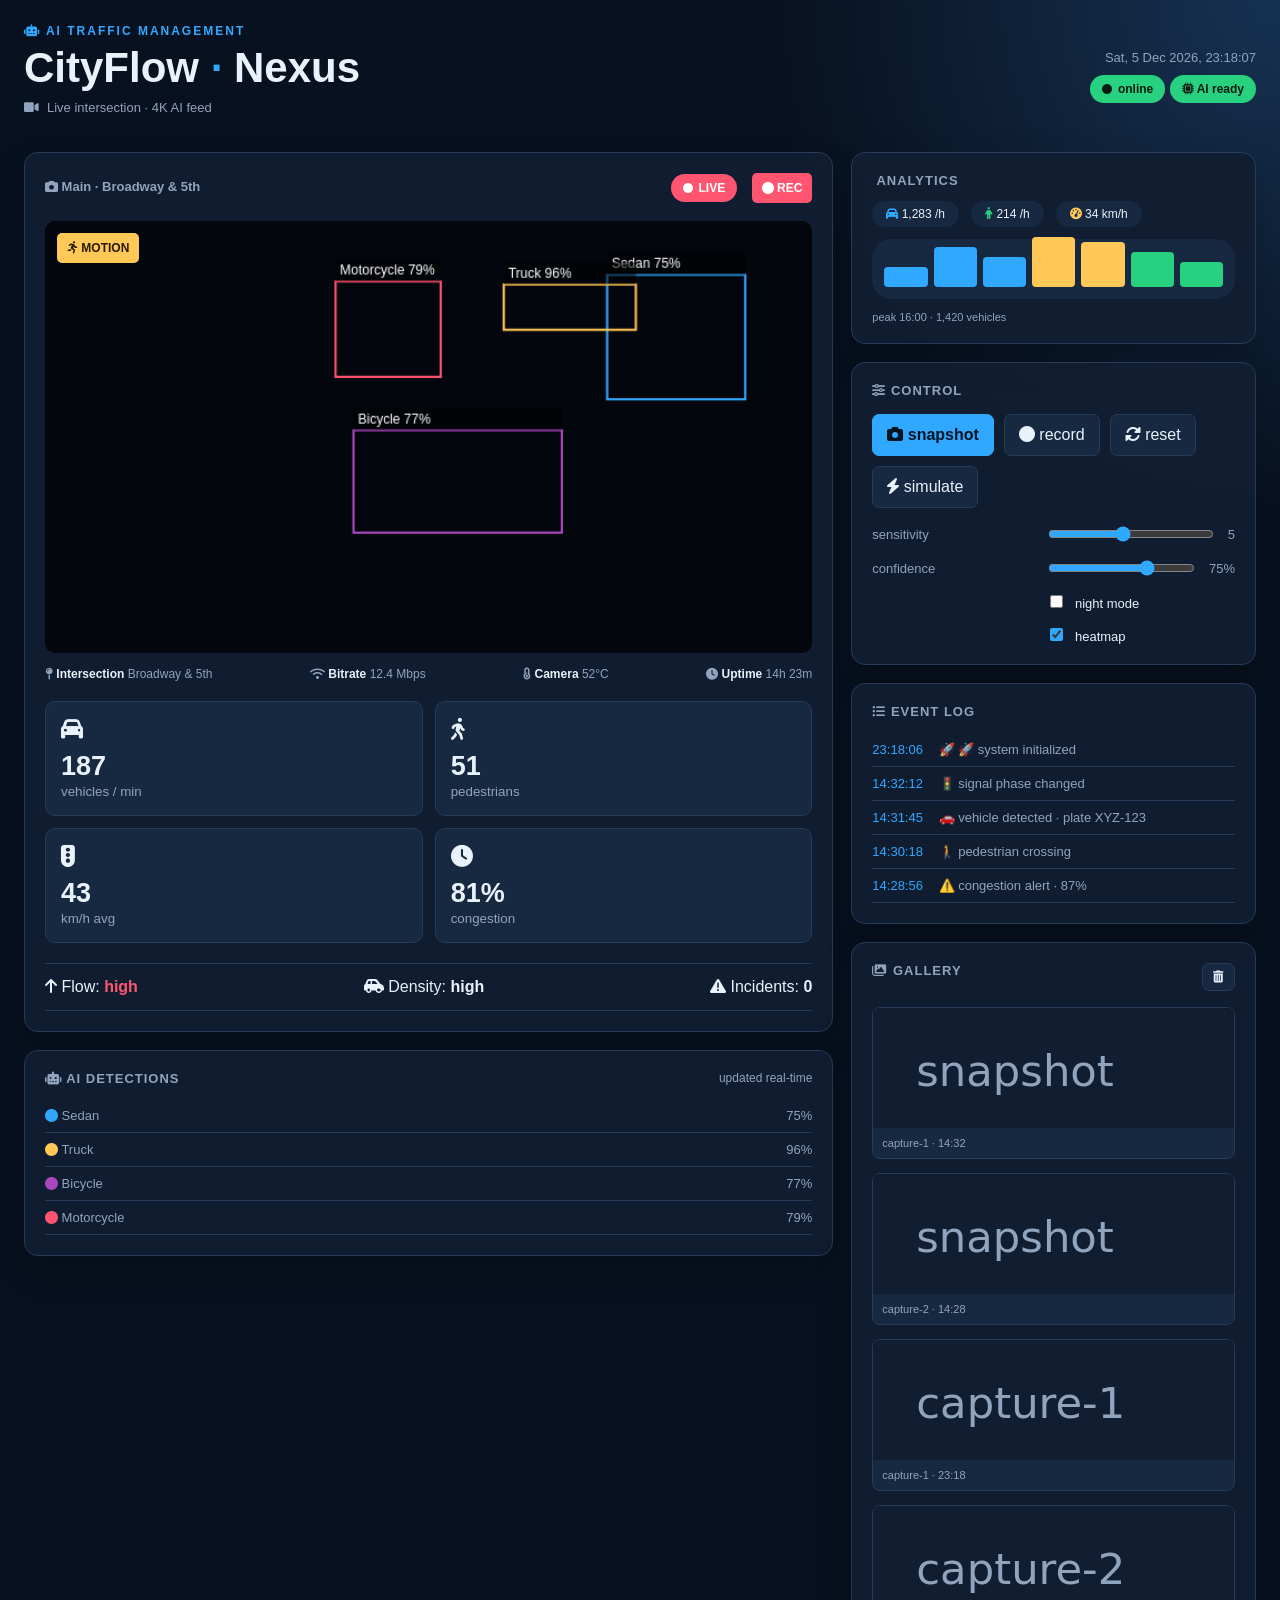
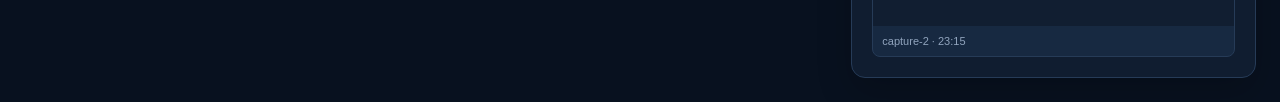
==== index.html @ 5a6d4cd9 "Update index.html" ====
<!DOCTYPE html>
<html lang="en">
<head>
  <meta charset="UTF-8" />
  <meta name="viewport" content="width=device-width, initial-scale=1.0"/>
  <title>AI Traffic · Smart City</title>
  <!-- Font Awesome for icons -->
  <link rel="stylesheet" href="https://cdnjs.cloudflare.com/ajax/libs/font-awesome/6.0.0-beta3/css/all.min.css" />
  <!-- main stylesheet -->
  <link rel="stylesheet" href="style.css" />
</head>
<body>
<div class="app" id="app">
  <!-- HEADER -->
  <header class="header">
  <div>
      <p class="eyebrow"><i class="fas fa-robot"></i> AI TRAFFIC MANAGEMENT</p>
      <h1>CityFlow <span style="color:var(--blue);">·</span> Nexus</h1>
      <p class="subtitle"><i class="fas fa-video" style="margin-right:8px;"></i>Live intersection · 4K AI feed</p>
    </div>
    <div class="header-right">
      <div class="datetime" id="liveDateTime">Loading …</div>
      <span class="status online" id="globalStatus"><i class="fas fa-circle" style="font-size:10px;margin-right:6px;"></i>online</span>
      <span class="ai-status ready" id="aiStatus"><i class="fas fa-microchip"></i> AI ready</span>
    </div>
  </header>

  <!-- DASHBOARD GRID -->
  <div class="dashboard">
    <!-- LEFT COLUMN: CAMERA + METRICS -->
    <section>
      <div class="camera-card">
        <div style="display:flex;justify-content:space-between;align-items:center;">
          <div>
            <h2 id="cameraName"><i class="fas fa-camera"></i> Main · Broadway & 5th</h2>
          </div>
          <div>
            <span class="live-dot"><i class="fas fa-circle" style="font-size:10px;margin-right:6px;"></i>LIVE</span>
            <span class="recording-badge" id="recBadge" style="display:inline-block;position:static;margin-left:10px;animation:blink 1s infinite;"><i class="fas fa-circle"></i> REC</span>
          </div>
        </div>
        <div class="video-wrapper" id="videoWrapper">
          <video id="cctvFeed" autoplay muted playsinline></video>
          <canvas id="overlayCanvas"></canvas>
          <div class="loading" id="loadingOverlay"><i class="fas fa-spinner fa-pulse fa-2x"></i> <span style="margin-left:12px;">acquiring stream …</span></div>
          <div class="motion-indicator" id="motionIndicator"><i class="fas fa-running"></i> MOTION</div>
        </div>

        <!-- camera info row -->
        <div class="camera-info">
          <span><i class="fas fa-map-pin"></i> <strong>Intersection</strong> Broadway & 5th</span>
          <span><i class="fas fa-wifi"></i> <strong>Bitrate</strong> 12.4 Mbps</span>
          <span><i class="fas fa-thermometer-half"></i> <strong>Camera</strong> 52°C</span>
          <span><i class="fas fa-clock"></i> <strong>Uptime</strong> 14h 23m</span>
        </div>

        <!-- METRICS GRID -->
        <div class="metric-grid">
          <div class="metric"><span class="metric-icon"><i class="fas fa-car"></i></span><strong id="vehicleCount">247</strong><small>vehicles / min</small></div>
          <div class="metric"><span class="metric-icon"><i class="fas fa-person-walking"></i></span><strong id="pedestrianCount">38</strong><small>pedestrians</small></div>
          <div class="metric"><span class="metric-icon"><i class="fas fa-traffic-light"></i></span><strong id="avgSpeed">42</strong><small>km/h avg</small></div>
          <div class="metric"><span class="metric-icon"><i class="fas fa-clock"></i></span><strong id="congestionLevel">72%</strong><small>congestion</small></div>
        </div>

        <!-- traffic summary -->
        <div class="traffic-summary">
          <span><i class="fas fa-arrow-up"></i> Flow: <strong class="medium" id="flowLabel">moderate</strong></span>
          <span><i class="fas fa-car-side"></i> Density: <strong id="densityLabel">high</strong></span>
          <span><i class="fas fa-exclamation-triangle"></i> Incidents: <strong id="incidentCount">0</strong></span>
        </div>
      </div>

      <!-- detection list -->
      <div class="panel" style="margin-top:18px;">
        <div style="display:flex;justify-content:space-between;">
          <h3><i class="fas fa-robot"></i> AI DETECTIONS</h3>
          <span style="color:var(--muted);font-size:12px;">updated real-time</span>
        </div>
        <ul id="scanResults" class="detection-list">
          <li><span><i class="fas fa-car" style="color:var(--blue);"></i> Sedan · silver</span><span>95%</span></li>
          <li><span><i class="fas fa-truck" style="color:var(--yellow);"></i> Delivery van</span><span>87%</span></li>
          <li><span><i class="fas fa-person-walking" style="color:var(--green);"></i> Pedestrian</span><span>99%</span></li>
          <li><span><i class="fas fa-motorcycle" style="color:var(--red);"></i> Motorcycle</span><span>78%</span></li>
        </ul>
        <div class="empty" id="emptyDetection" style="display:none;">no objects detected</div>
      </div>
    </section>

    <!-- RIGHT COLUMN: ANALYTICS + CONTROLS + GALLERY -->
    <aside>
      <div class="analytics-card">
        <h3><i class="fas fa-chart-simple"></i> ANALYTICS</h3>
        <div style="display:flex;gap:12px;flex-wrap:wrap;margin:12px 0;">
          <span style="background:var(--panel-light);padding:6px 14px;border-radius:30px;font-size:12px;"><i class="fas fa-car" style="color:var(--blue);"></i> 1,283 /h</span>
          <span style="background:var(--panel-light);padding:6px 14px;border-radius:30px;font-size:12px;"><i class="fas fa-person" style="color:var(--green);"></i> 214 /h</span>
          <span style="background:var(--panel-light);padding:6px 14px;border-radius:30px;font-size:12px;"><i class="fas fa-tachometer-alt" style="color:var(--yellow);"></i> 34 km/h</span>
        </div>
        <!-- dummy mini chart representation (graphic) -->
        <div style="background:var(--panel-light);border-radius:20px;padding:12px;margin:12px 0;display:flex;align-items:flex-end;height:60px;gap:6px;">
          <div style="flex:1;height:20px;background:var(--blue);border-radius:4px;"></div>
          <div style="flex:1;height:40px;background:var(--blue);border-radius:4px;"></div>
          <div style="flex:1;height:30px;background:var(--blue);border-radius:4px;"></div>
          <div style="flex:1;height:50px;background:var(--yellow);border-radius:4px;"></div>
          <div style="flex:1;height:45px;background:var(--yellow);border-radius:4px;"></div>
          <div style="flex:1;height:35px;background:var(--green);border-radius:4px;"></div>
          <div style="flex:1;height:25px;background:var(--green);border-radius:4px;"></div>
        </div>
        <div style="color:var(--muted);font-size:11px;">peak 16:00 · 1,420 vehicles</div>
      </div>

      <!-- control panel -->
      <div class="panel">
        <h3><i class="fas fa-sliders-h"></i> CONTROL</h3>
        <div class="button-grid">
          <button class="primary" id="snapshotBtn"><i class="fas fa-camera"></i> snapshot</button>
          <button id="toggleRecBtn"><i class="fas fa-circle"></i> record</button>
          <button id="resetBtn"><i class="fas fa-sync-alt"></i> reset</button>
          <button id="simulateBtn"><i class="fas fa-bolt"></i> simulate</button>
        </div>
        <div class="settings-grid">
          <label for="sensitivity">sensitivity</label>
          <div class="range-control">
            <input type="range" id="sensitivity" min="1" max="10" value="5">
            <span id="sensVal">5</span>
          </div>
          <label for="detectionThreshold">confidence</label>
          <div class="range-control">
            <input type="range" id="detectionThreshold" min="30" max="95" value="75">
            <span id="thrVal">75%</span>
          </div>
          <label class="checkbox"><input type="checkbox" id="nightMode"> night mode</label>
          <label class="checkbox"><input type="checkbox" id="heatmapToggle" checked> heatmap</label>
        </div>
      </div>

      <!-- EVENT LOG -->
      <div class="panel">
        <h3><i class="fas fa-list-ul"></i> EVENT LOG</h3>
        <ul class="event-log" id="eventLog">
          <li><time>14:32:12</time> 🚦 signal phase changed</li>
          <li><time>14:31:45</time> 🚗 vehicle detected · plate XYZ-123</li>
          <li><time>14:30:18</time> 🚶 pedestrian crossing</li>
          <li><time>14:28:56</time> ⚠️ congestion alert · 87%</li>
        </ul>
      </div>

      <!-- GALLERY -->
      <div class="panel" style="margin-top:18px;">
        <div style="display:flex;justify-content:space-between;">
          <h3><i class="fas fa-images"></i> GALLERY</h3>
          <button class="small-button" id="clearGalleryBtn"><i class="fas fa-trash-alt"></i></button>
        </div>
        <div class="gallery-grid" id="galleryGrid">
          <!-- dynamically filled -->
          <div class="file-card"><img src="data:image/svg+xml,%3Csvg xmlns='http://www.w3.org/2000/svg' width='100' height='100'%3E%3Crect fill='%23111e31' width='100' height='100'/%3E%3Ctext x='12' y='55' fill='%2391a4bd' font-size='12' font-family='sans'%3Esnapshot%3C/text%3E%3C/svg%3E" alt="placeholder"><p>capture-1 · 14:32</p></div>
          <div class="file-card"><img src="data:image/svg+xml,%3Csvg xmlns='http://www.w3.org/2000/svg' width='100' height='100'%3E%3Crect fill='%23111e31' width='100' height='100'/%3E%3Ctext x='12' y='55' fill='%2391a4bd' font-size='12' font-family='sans'%3Esnapshot%3C/text%3E%3C/svg%3E" alt="placeholder"><p>capture-2 · 14:28</p></div>
        </div>
      </div>
    </aside>
  </div>
</div>

<!-- JavaScript modules -->
<script src="camera.js"></script>
<script src="ai-engine.js"></script>
<script src="ui-controller.js"></script>
<script src="data-manager.js"></script>
<script src="app.js"></script>
</body>
</html>
---- style.css ----
/* style.css – master styles (copied from root with enhancements) */
:root {
  --bg: #08111f;
  --panel: #111e31;
  --panel-light: #172941;
  --border: #263b57;
  --text: #e9f1fb;
  --muted: #91a4bd;
  --blue: #31a8ff;
  --green: #27d17f;
  --red: #ff5571;
  --yellow: #ffc857;
}

* { box-sizing: border-box; }

body {
  margin: 0;
  padding: 24px;
  color: var(--text);
  background: radial-gradient(circle at top right, #163252 0, transparent 32rem), var(--bg);
  font-family: Inter, Arial, sans-serif;
  min-height: 100vh;
}

.app {
  width: min(1400px, 100%);
  margin: auto;
}

.header, .section-heading, .camera-info, .traffic-summary {
  display: flex;
  align-items: center;
  justify-content: space-between;
  gap: 16px;
}

.header { margin-bottom: 24px; }

.eyebrow {
  color: var(--blue);
  font-size: 12px;
  font-weight: bold;
  letter-spacing: 2px;
  margin: 0 0 6px;
}

h1, h2, h3, p { margin-top: 0; }
h1 { margin-bottom: 8px; font-size: clamp(26px, 4vw, 42px); }
h2 { margin-bottom: 4px; font-size: 19px; }
h3 { color: var(--muted); font-size: 13px; text-transform: uppercase; letter-spacing: 1px; }

.subtitle, .section-heading span, #cameraName { color: var(--muted); font-size: 13px; }
.header-right { text-align: right; }
.datetime { color: var(--muted); font-size: 13px; margin-bottom: 10px; }

.status, .ai-status, .live-dot {
  display: inline-block;
  border-radius: 20px;
  padding: 7px 12px;
  font-size: 12px;
  font-weight: bold;
}
.status.online, .ai-status.ready { color: #061b12; background: var(--green); }
.status.offline, .ai-status { color: #ffdbe1; background: #672639; }
.live-dot { color: white; background: var(--red); }

.dashboard {
  display: grid;
  grid-template-columns: minmax(0, 2fr) minmax(300px, 1fr);
  gap: 18px;
}

.camera-card, .analytics-card, .panel {
  border: 1px solid var(--border);
  border-radius: 14px;
  background: rgba(17, 30, 49, .94);
  box-shadow: 0 15px 35px rgba(0,0,0,.18);
  padding: 20px;
}

.video-wrapper {
  position: relative;
  min-height: 300px;
  margin-top: 18px;
  overflow: hidden;
  border-radius: 10px;
  background: #03070d;
  aspect-ratio: 16 / 9;
}

video, #overlayCanvas {
  position: absolute;
  inset: 0;
  width: 100%;
  height: 100%;
  object-fit: cover;
}
#overlayCanvas { pointer-events: none; }

.loading {
  position: absolute;
  inset: 0;
  display: grid;
  place-items: center;
  color: var(--muted);
  background: rgba(3,7,13,.7);
}

.motion-indicator, .recording-badge {
  position: absolute;
  display: none;
  padding: 8px 10px;
  border-radius: 5px;
  font-size: 12px;
  font-weight: bold;
}
.motion-indicator { left: 12px; top: 12px; color: #271a00; background: var(--yellow); }
.recording-badge { top: 12px; right: 12px; color: white; background: var(--red); animation: blink 1s infinite; display: inline-block; }

@keyframes blink { 50% { opacity: .35; } }

.camera-info { flex-wrap: wrap; margin-top: 14px; color: var(--muted); font-size: 12px; }
.camera-info strong { color: var(--text); }

.metric-grid {
  display: grid;
  grid-template-columns: 1fr 1fr;
  gap: 12px;
  margin: 20px 0;
}
.metric {
  padding: 15px;
  border: 1px solid var(--border);
  border-radius: 10px;
  background: var(--panel-light);
}
.metric-icon { display: block; font-size: 22px; margin-bottom: 8px; }
.metric strong { display: block; font-size: 27px; }
.metric small { color: var(--muted); }

.traffic-summary {
  padding: 14px 0;
  border-top: 1px solid var(--border);
  border-bottom: 1px solid var(--border);
}
.traffic-summary strong.low { color: var(--green); }
.traffic-summary strong.medium { color: var(--yellow); }
.traffic-summary strong.high { color: var(--red); }

.detection-list { margin-top: 20px; }
#scanResults, .event-log { padding: 0; margin: 0; list-style: none; }
#scanResults li {
  display: flex;
  justify-content: space-between;
  padding: 9px 0;
  border-bottom: 1px solid var(--border);
  color: var(--muted);
  font-size: 13px;
}
.empty { color: var(--muted); font-size: 13px; padding: 10px 0; }

.panel { margin-top: 18px; }

.button-grid {
  display: flex;
  flex-wrap: wrap;
  gap: 10px;
  margin-top: 16px;
}
button, select, input { font: inherit; }
button, select {
  border: 1px solid var(--border);
  border-radius: 7px;
  padding: 11px 14px;
  color: var(--text);
  background: var(--panel-light);
  cursor: pointer;
}
button:hover:not(:disabled) { border-color: var(--blue); transform: translateY(-1px); }
button:disabled { cursor: not-allowed; opacity: .4; }
button.primary {
  color: #001421;
  border-color: var(--blue);
  background: var(--blue);
  font-weight: bold;
}
.small-button { padding: 6px 10px; font-size: 12px; }

.settings-grid {
  display: grid;
  grid-template-columns: 160px minmax(180px, 1fr);
  align-items: center;
  gap: 14px;
  margin-top: 16px;
  color: var(--muted);
  font-size: 13px;
}
.range-control { display: flex; align-items: center; gap: 12px; }
input[type="range"] { width: min(320px, 100%); accent-color: var(--blue); }
.checkbox { grid-column: 2; color: var(--text); }
.checkbox input { accent-color: var(--blue); margin-right: 8px; }

.event-log { max-height: 180px; overflow-y: auto; margin-top: 14px; }
.event-log li { padding: 9px 0; border-bottom: 1px solid var(--border); color: var(--muted); font-size: 13px; }
.event-log time { color: var(--blue); margin-right: 12px; }

.gallery-grid {
  display: grid;
  grid-template-columns: repeat(auto-fill, minmax(180px, 1fr));
  gap: 14px;
  margin-top: 16px;
}
.file-card {
  overflow: hidden;
  border: 1px solid var(--border);
  border-radius: 8px;
  background: var(--panel-light);
}
.file-card img, .file-card video {
  display: block;
  width: 100%;
  height: 120px;
  object-fit: cover;
  background: #03070d;
}
.file-card p { margin: 0; padding: 9px; color: var(--muted); font-size: 11px; }

@media (max-width: 850px) {
  body { padding: 14px; }
  .dashboard { grid-template-columns: 1fr; }
  .header { align-items: flex-start; flex-direction: column; }
  .header-right { text-align: left; }
}
@media (max-width: 500px) {
  .settings-grid { grid-template-columns: 1fr; }
  .checkbox { grid-column: 1; }
}
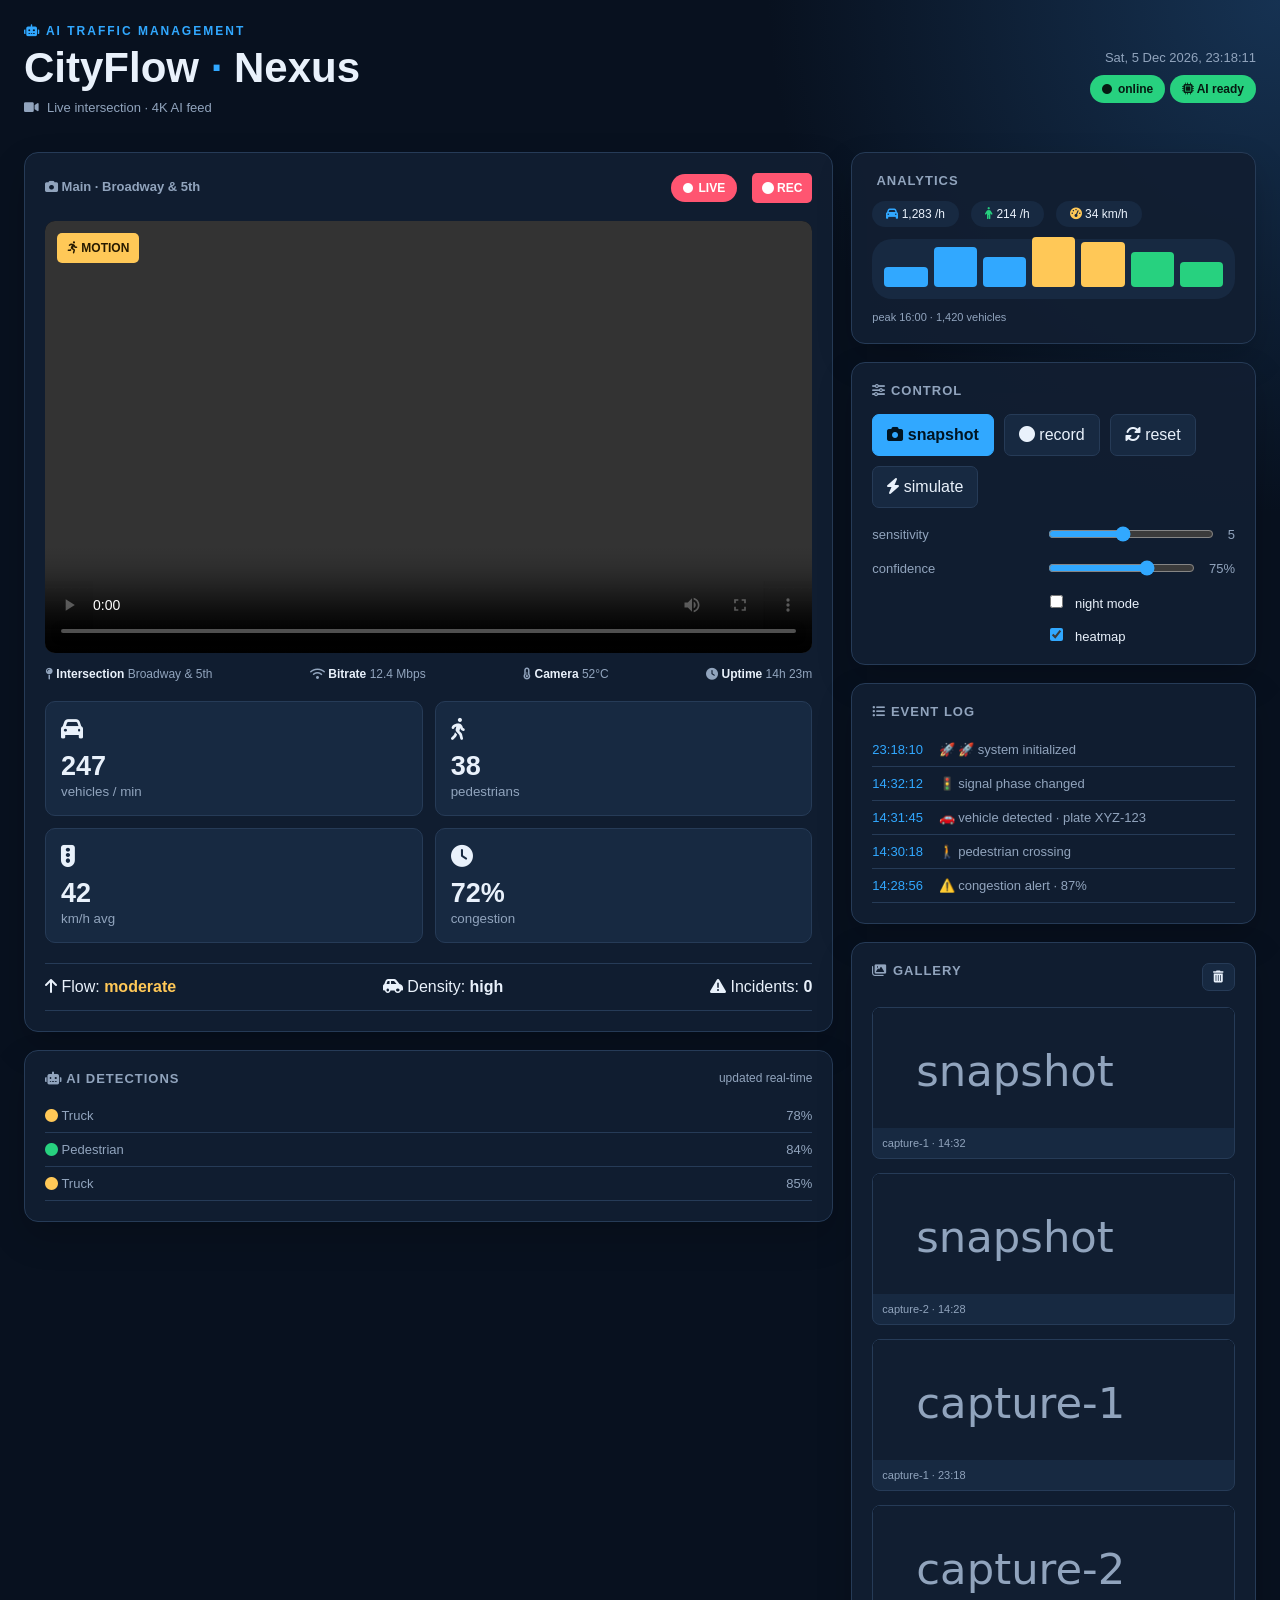
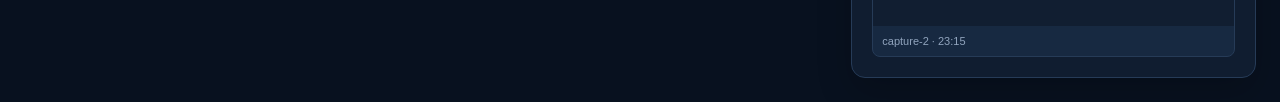
==== commit aa9f3a74: "Update index.html" ====
--- a/index.html
+++ b/index.html
@@ -13,7 +13,7 @@
 <div class="app" id="app">
   <!-- HEADER -->
   <header class="header">
-  <div>
+    <div>
       <p class="eyebrow"><i class="fas fa-robot"></i> AI TRAFFIC MANAGEMENT</p>
       <h1>CityFlow <span style="color:var(--blue);">·</span> Nexus</h1>
       <p class="subtitle"><i class="fas fa-video" style="margin-right:8px;"></i>Live intersection · 4K AI feed</p>
@@ -39,10 +39,15 @@
             <span class="recording-badge" id="recBadge" style="display:inline-block;position:static;margin-left:10px;animation:blink 1s infinite;"><i class="fas fa-circle"></i> REC</span>
           </div>
         </div>
+        
+        <!-- ── VIDEO PLAYER ADDED HERE ── -->
         <div class="video-wrapper" id="videoWrapper">
-          <video id="cctvFeed" autoplay muted playsinline></video>
+          <video id="cctvFeed" controls playsinline>
+            <source src="https://www.image2url.com/r2/default/videos/1786680007670-d609895f-eb5f-4b3f-98e6-176a8727c086.mp4" type="video/mp4">
+            Your browser does not support the video tag.
+          </video>
           <canvas id="overlayCanvas"></canvas>
-          <div class="loading" id="loadingOverlay"><i class="fas fa-spinner fa-pulse fa-2x"></i> <span style="margin-left:12px;">acquiring stream …</span></div>
+          <div class="loading" id="loadingOverlay"><i class="fas fa-spinner fa-pulse fa-2x"></i> <span style="margin-left:12px;">loading stream …</span></div>
           <div class="motion-indicator" id="motionIndicator"><i class="fas fa-running"></i> MOTION</div>
         </div>
 
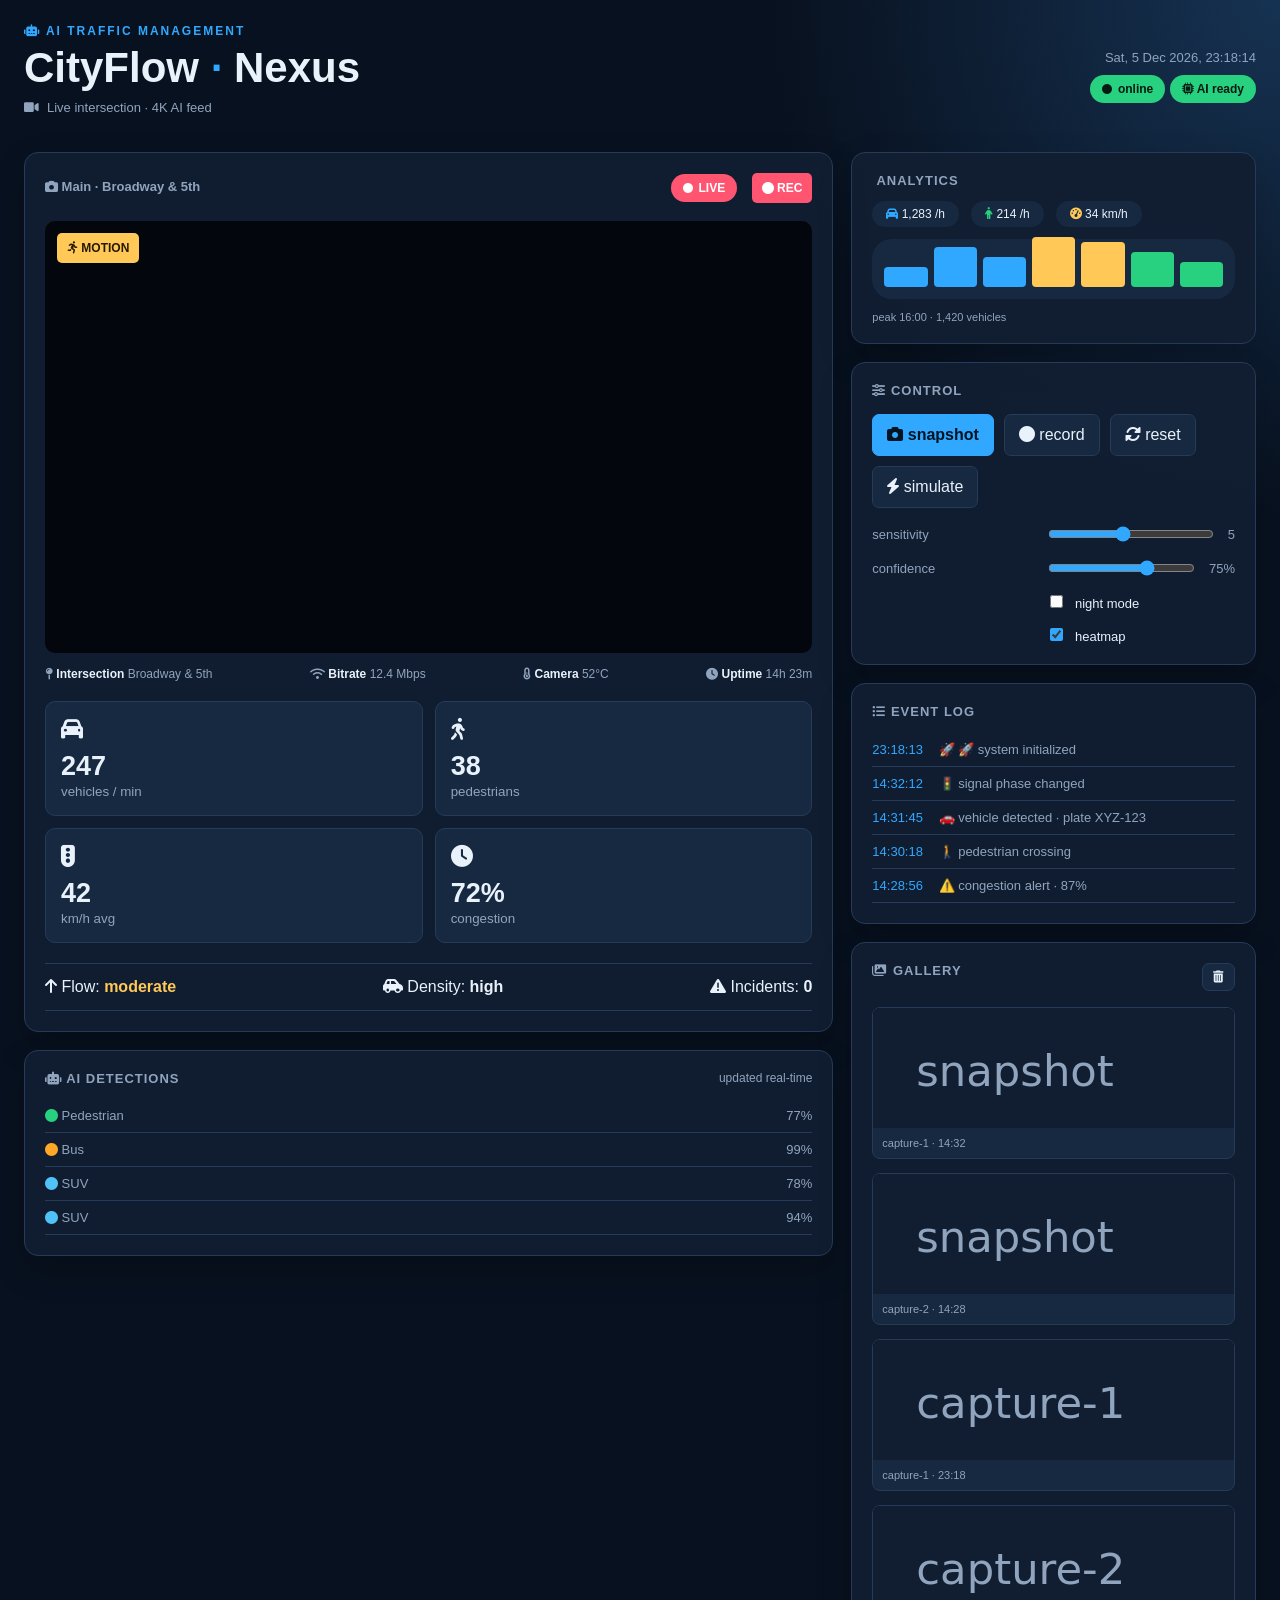
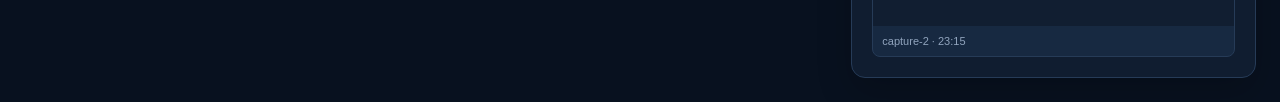
==== commit 498bf2ff: "Update index.html" ====
--- a/index.html
+++ b/index.html
@@ -39,15 +39,10 @@
             <span class="recording-badge" id="recBadge" style="display:inline-block;position:static;margin-left:10px;animation:blink 1s infinite;"><i class="fas fa-circle"></i> REC</span>
           </div>
         </div>
-        
-        <!-- ── VIDEO PLAYER ADDED HERE ── -->
         <div class="video-wrapper" id="videoWrapper">
-          <video id="cctvFeed" controls playsinline>
-            <source src="https://www.image2url.com/r2/default/videos/1786680007670-d609895f-eb5f-4b3f-98e6-176a8727c086.mp4" type="video/mp4">
-            Your browser does not support the video tag.
-          </video>
+          <video id="cctvFeed" autoplay muted playsinline></video>
           <canvas id="overlayCanvas"></canvas>
-          <div class="loading" id="loadingOverlay"><i class="fas fa-spinner fa-pulse fa-2x"></i> <span style="margin-left:12px;">loading stream …</span></div>
+          <div class="loading" id="loadingOverlay"><i class="fas fa-spinner fa-pulse fa-2x"></i> <span style="margin-left:12px;">acquiring stream …</span></div>
           <div class="motion-indicator" id="motionIndicator"><i class="fas fa-running"></i> MOTION</div>
         </div>
 
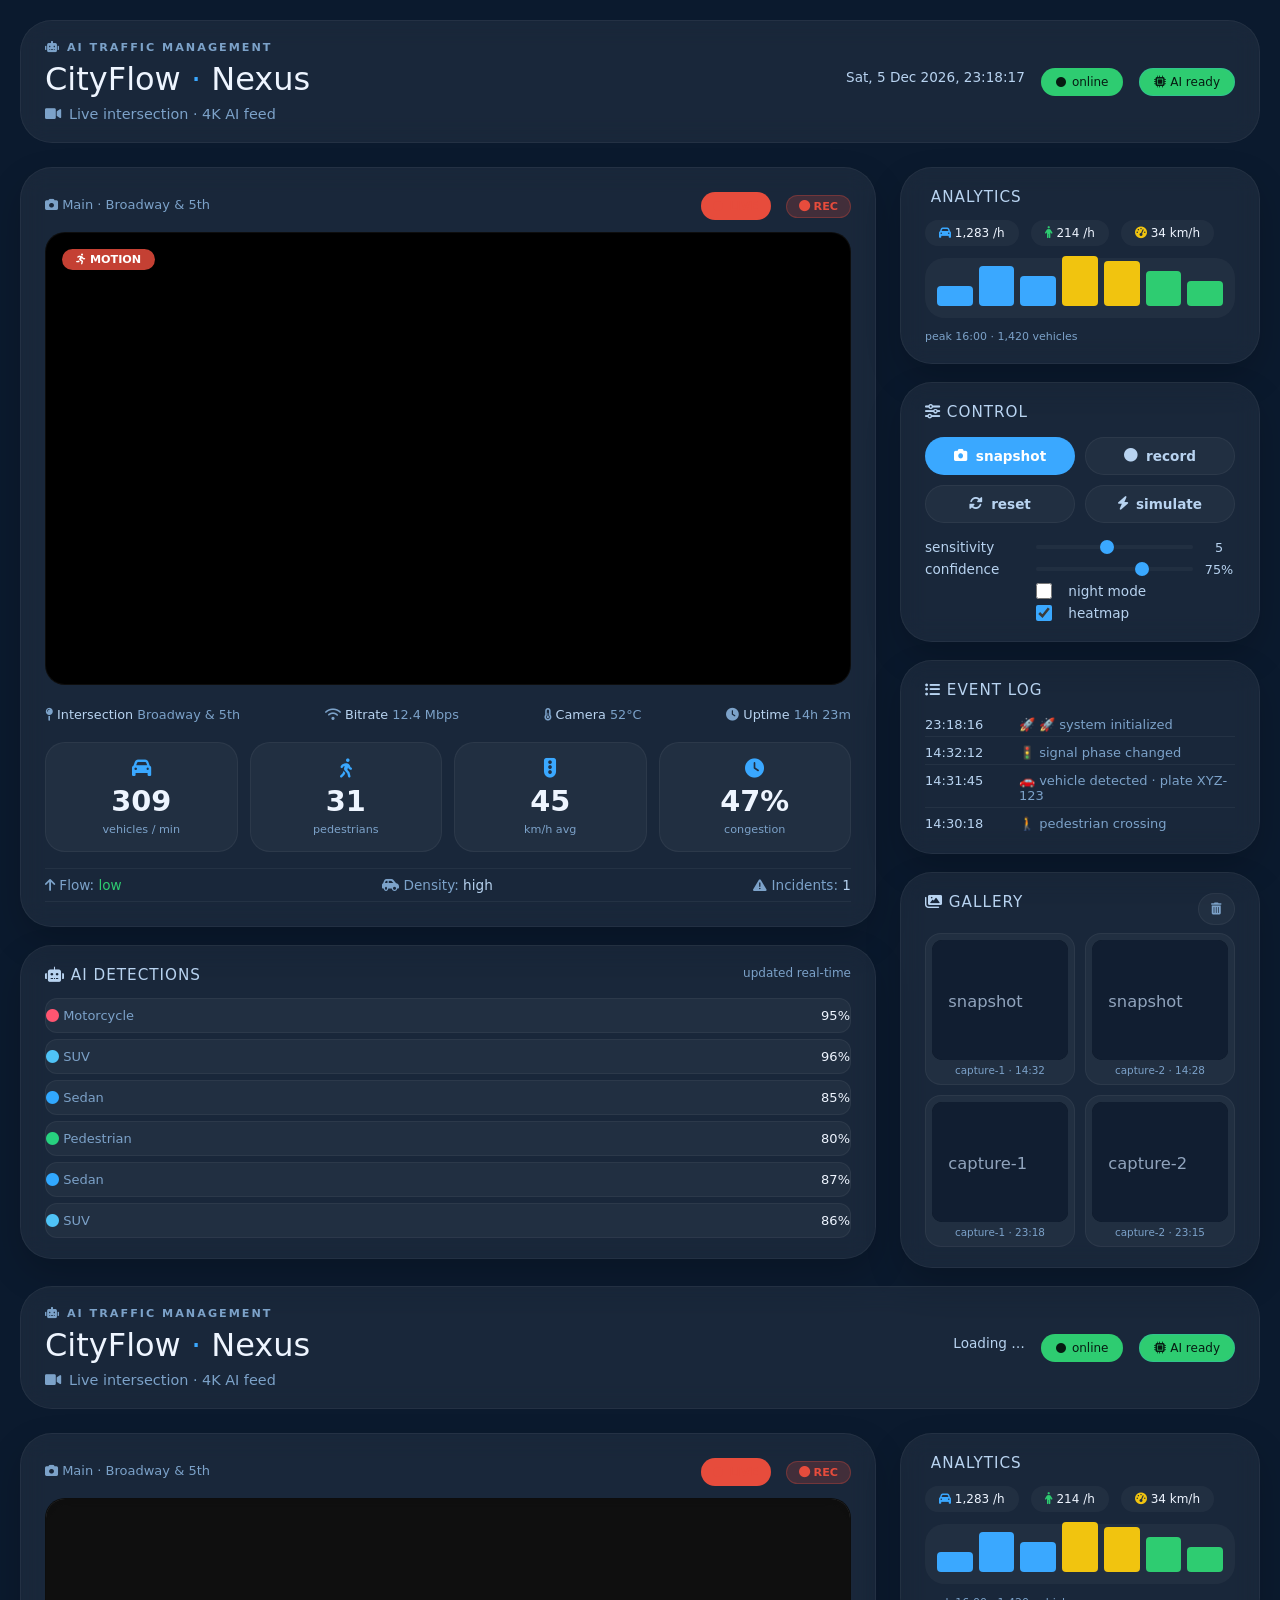
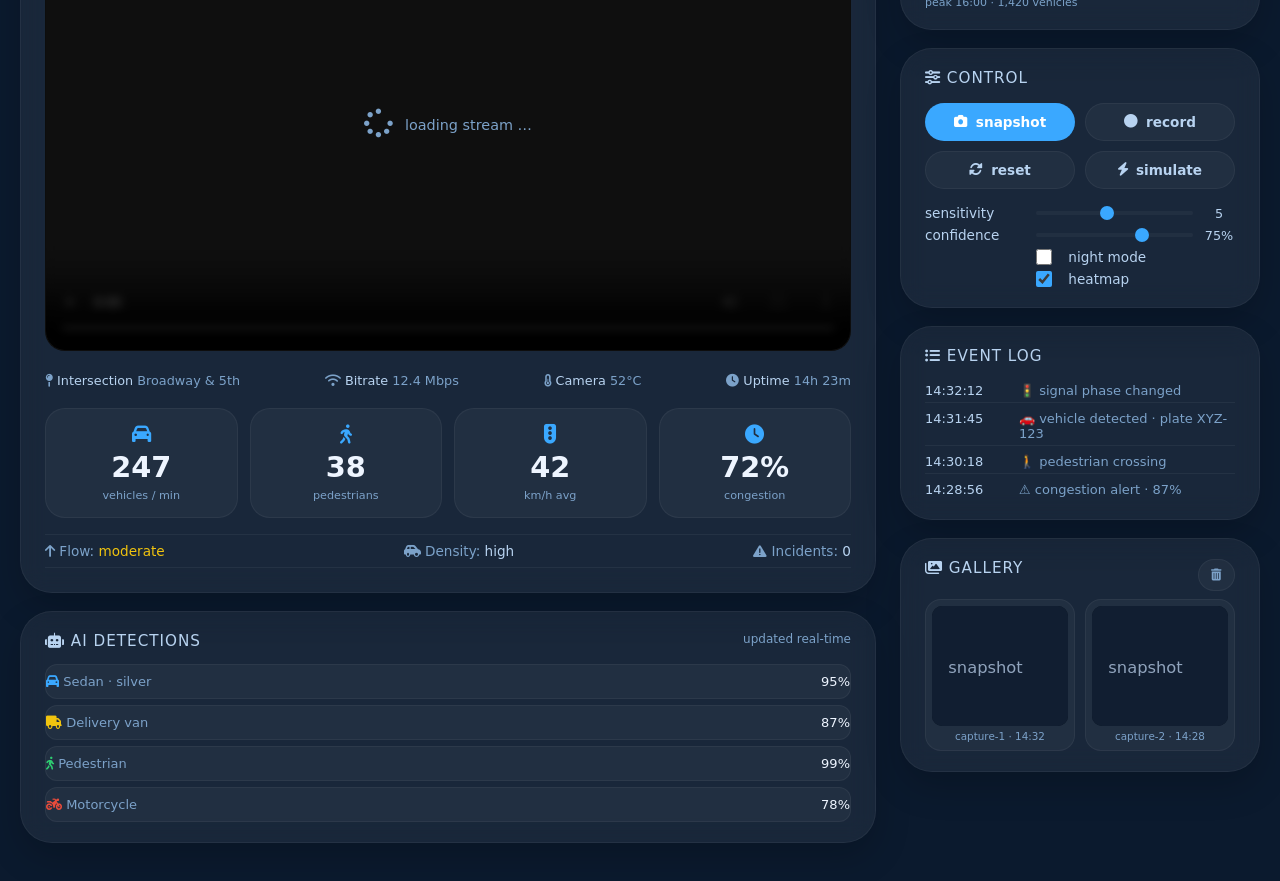
==== commit d27c49c2: "Update index.html" ====
--- a/index.html
+++ b/index.html
@@ -166,5 +166,898 @@
 <script src="ui-controller.js"></script>
 <script src="data-manager.js"></script>
 <script src="app.js"></script>
+
+  <title>AI Traffic · Smart City</title>
+  <!-- Font Awesome for icons -->
+  <link rel="stylesheet" href="https://cdnjs.cloudflare.com/ajax/libs/font-awesome/6.0.0-beta3/css/all.min.css" />
+  <style>
+    /* ── CSS Variables ── */
+    :root {
+      --bg-primary: #0b1a2e;
+      --bg-secondary: #122433;
+      --bg-card: rgba(255, 255, 255, 0.06);
+      --panel-light: rgba(255, 255, 255, 0.04);
+      --text-primary: #eef5ff;
+      --text-secondary: #b8d3f0;
+      --muted: #7ca2c9;
+      --blue: #3aa8ff;
+      --green: #2ecc71;
+      --yellow: #f1c40f;
+      --red: #e74c3c;
+      --border: rgba(255, 255, 255, 0.05);
+    }
+
+    * {
+      margin: 0;
+      padding: 0;
+      box-sizing: border-box;
+      font-family: 'Segoe UI', system-ui, -apple-system, sans-serif;
+    }
+
+    body {
+      background: var(--bg-primary);
+      min-height: 100vh;
+      padding: 20px;
+    }
+
+    .app {
+      max-width: 1400px;
+      margin: 0 auto;
+      color: var(--text-primary);
+    }
+
+    /* ── HEADER ── */
+    .header {
+      display: flex;
+      justify-content: space-between;
+      align-items: center;
+      flex-wrap: wrap;
+      gap: 16px;
+      padding: 20px 24px;
+      background: var(--bg-card);
+      backdrop-filter: blur(12px);
+      border-radius: 32px;
+      border: 1px solid var(--border);
+      margin-bottom: 24px;
+    }
+    .eyebrow {
+      font-size: 0.7rem;
+      text-transform: uppercase;
+      letter-spacing: 2px;
+      color: var(--muted);
+    }
+    .header h1 {
+      font-weight: 500;
+      font-size: 2rem;
+      color: var(--text-primary);
+    }
+    .subtitle {
+      color: var(--muted);
+      font-size: 0.9rem;
+    }
+    .header-right {
+      display: flex;
+      align-items: center;
+      gap: 16px;
+      flex-wrap: wrap;
+    }
+    .datetime {
+      color: var(--text-secondary);
+      font-size: 0.85rem;
+    }
+    .status {
+      padding: 6px 14px;
+      border-radius: 40px;
+      font-size: 0.75rem;
+      font-weight: 500;
+      background: rgba(46, 204, 113, 0.15);
+      color: var(--green);
+      border: 1px solid rgba(46, 204, 113, 0.2);
+    }
+    .ai-status {
+      padding: 6px 14px;
+      border-radius: 40px;
+      font-size: 0.75rem;
+      font-weight: 500;
+      background: rgba(58, 168, 255, 0.15);
+      color: var(--blue);
+      border: 1px solid rgba(58, 168, 255, 0.2);
+    }
+
+    /* ── DASHBOARD ── */
+    .dashboard {
+      display: grid;
+      grid-template-columns: 1fr 360px;
+      gap: 24px;
+    }
+    @media (max-width: 1024px) {
+      .dashboard {
+        grid-template-columns: 1fr;
+      }
+    }
+
+    /* ── CAMERA CARD ── */
+    .camera-card {
+      background: var(--bg-card);
+      backdrop-filter: blur(12px);
+      border-radius: 32px;
+      padding: 24px;
+      border: 1px solid var(--border);
+      margin-bottom: 18px;
+    }
+    .camera-card h2 {
+      font-weight: 400;
+      font-size: 1.1rem;
+      color: var(--text-secondary);
+    }
+    .live-dot {
+      color: var(--red);
+      font-size: 0.75rem;
+      font-weight: 600;
+      animation: blink 1s infinite;
+    }
+    .recording-badge {
+      background: rgba(231, 76, 60, 0.2);
+      color: var(--red);
+      padding: 4px 12px;
+      border-radius: 40px;
+      font-size: 0.7rem;
+      font-weight: 600;
+      border: 1px solid rgba(231, 76, 60, 0.3);
+    }
+    @keyframes blink {
+      0%, 100% { opacity: 1; }
+      50% { opacity: 0.3; }
+    }
+
+    .video-wrapper {
+      position: relative;
+      width: 100%;
+      aspect-ratio: 16 / 9;
+      background: #000;
+      border-radius: 20px;
+      overflow: hidden;
+      margin: 12px 0;
+      border: 1px solid var(--border);
+    }
+    .video-wrapper video {
+      width: 100%;
+      height: 100%;
+      object-fit: cover;
+      display: block;
+    }
+    .video-wrapper canvas {
+      position: absolute;
+      top: 0;
+      left: 0;
+      width: 100%;
+      height: 100%;
+      pointer-events: none;
+    }
+    .loading {
+      position: absolute;
+      top: 0;
+      left: 0;
+      width: 100%;
+      height: 100%;
+      display: flex;
+      align-items: center;
+      justify-content: center;
+      background: rgba(0, 0, 0, 0.7);
+      color: var(--muted);
+      font-size: 0.9rem;
+      backdrop-filter: blur(4px);
+    }
+    .motion-indicator {
+      position: absolute;
+      top: 16px;
+      left: 16px;
+      background: rgba(231, 76, 60, 0.85);
+      padding: 4px 14px;
+      border-radius: 40px;
+      font-size: 0.7rem;
+      font-weight: 600;
+      color: white;
+      display: none;
+      backdrop-filter: blur(4px);
+    }
+
+    .camera-info {
+      display: flex;
+      flex-wrap: wrap;
+      gap: 16px;
+      font-size: 0.8rem;
+      color: var(--muted);
+      padding: 8px 0 4px;
+    }
+    .camera-info strong {
+      color: var(--text-secondary);
+      font-weight: 500;
+    }
+
+    /* ── METRICS ── */
+    .metric-grid {
+      display: grid;
+      grid-template-columns: repeat(4, 1fr);
+      gap: 12px;
+      margin: 16px 0;
+    }
+    @media (max-width: 600px) {
+      .metric-grid {
+        grid-template-columns: repeat(2, 1fr);
+      }
+    }
+    .metric {
+      background: var(--panel-light);
+      border-radius: 20px;
+      padding: 14px 16px;
+      text-align: center;
+      border: 1px solid var(--border);
+    }
+    .metric .metric-icon {
+      display: inline-block;
+      font-size: 1.2rem;
+      color: var(--blue);
+      margin-bottom: 4px;
+    }
+    .metric strong {
+      display: block;
+      font-size: 1.8rem;
+      font-weight: 600;
+      color: var(--text-primary);
+    }
+    .metric small {
+      font-size: 0.7rem;
+      color: var(--muted);
+    }
+
+    .traffic-summary {
+      display: flex;
+      gap: 20px;
+      flex-wrap: wrap;
+      font-size: 0.85rem;
+      color: var(--muted);
+      padding: 8px 0;
+    }
+    .traffic-summary strong {
+      color: var(--text-secondary);
+      font-weight: 500;
+    }
+
+    /* ── PANELS ── */
+    .panel {
+      background: var(--bg-card);
+      backdrop-filter: blur(12px);
+      border-radius: 32px;
+      padding: 20px 24px;
+      border: 1px solid var(--border);
+      margin-bottom: 18px;
+    }
+    .panel h3 {
+      font-weight: 400;
+      font-size: 0.95rem;
+      color: var(--text-secondary);
+      margin-bottom: 14px;
+    }
+
+    /* ── DETECTION LIST ── */
+    .detection-list {
+      list-style: none;
+      display: flex;
+      flex-direction: column;
+      gap: 6px;
+    }
+    .detection-list li {
+      display: flex;
+      justify-content: space-between;
+      padding: 6px 12px;
+      background: var(--panel-light);
+      border-radius: 12px;
+      font-size: 0.85rem;
+      color: var(--text-secondary);
+      border: 1px solid var(--border);
+    }
+    .detection-list li span:last-child {
+      color: var(--text-primary);
+      font-weight: 500;
+    }
+
+    /* ── ANALYTICS ── */
+    .analytics-card {
+      background: var(--bg-card);
+      backdrop-filter: blur(12px);
+      border-radius: 32px;
+      padding: 20px 24px;
+      border: 1px solid var(--border);
+      margin-bottom: 18px;
+    }
+    .analytics-card h3 {
+      font-weight: 400;
+      font-size: 0.95rem;
+      color: var(--text-secondary);
+      margin-bottom: 14px;
+    }
+
+    /* ── CONTROLS ── */
+    .button-grid {
+      display: grid;
+      grid-template-columns: 1fr 1fr;
+      gap: 10px;
+      margin-bottom: 16px;
+    }
+    .button-grid button {
+      padding: 10px 16px;
+      border: none;
+      border-radius: 60px;
+      font-weight: 600;
+      font-size: 0.85rem;
+      cursor: pointer;
+      transition: 0.2s;
+      display: flex;
+      align-items: center;
+      justify-content: center;
+      gap: 8px;
+      background: var(--panel-light);
+      color: var(--text-secondary);
+      border: 1px solid var(--border);
+    }
+    .button-grid button:hover {
+      transform: translateY(-2px);
+      background: rgba(255, 255, 255, 0.1);
+    }
+    .button-grid .primary {
+      background: var(--blue);
+      color: white;
+      border: none;
+    }
+    .button-grid .primary:hover {
+      background: #2d9cdb;
+    }
+
+    .settings-grid {
+      display: grid;
+      grid-template-columns: 1fr 2fr;
+      gap: 6px 12px;
+      align-items: center;
+      font-size: 0.85rem;
+      color: var(--muted);
+    }
+    .settings-grid label {
+      color: var(--text-secondary);
+    }
+    .range-control {
+      display: flex;
+      align-items: center;
+      gap: 10px;
+    }
+    .range-control input[type="range"] {
+      flex: 1;
+      -webkit-appearance: none;
+      background: var(--panel-light);
+      height: 4px;
+      border-radius: 4px;
+      outline: none;
+    }
+    .range-control input[type="range"]::-webkit-slider-thumb {
+      -webkit-appearance: none;
+      width: 14px;
+      height: 14px;
+      border-radius: 50%;
+      background: var(--blue);
+      cursor: pointer;
+    }
+    .range-control span {
+      min-width: 32px;
+      text-align: center;
+      color: var(--text-secondary);
+      font-weight: 500;
+      font-size: 0.8rem;
+    }
+    .checkbox {
+      display: flex;
+      align-items: center;
+      gap: 8px;
+      cursor: pointer;
+    }
+    .checkbox input[type="checkbox"] {
+      accent-color: var(--blue);
+      width: 16px;
+      height: 16px;
+    }
+
+    /* ── EVENT LOG ── */
+    .event-log {
+      list-style: none;
+      display: flex;
+      flex-direction: column;
+      gap: 4px;
+      max-height: 120px;
+      overflow-y: auto;
+      font-size: 0.8rem;
+      color: var(--muted);
+    }
+    .event-log li {
+      padding: 4px 0;
+      border-bottom: 1px solid var(--border);
+      display: flex;
+      gap: 12px;
+    }
+    .event-log time {
+      color: var(--text-secondary);
+      font-weight: 500;
+      min-width: 70px;
+    }
+    .event-log::-webkit-scrollbar {
+      width: 4px;
+    }
+    .event-log::-webkit-scrollbar-track {
+      background: transparent;
+    }
+    .event-log::-webkit-scrollbar-thumb {
+      background: var(--border);
+      border-radius: 4px;
+    }
+
+    /* ── GALLERY ── */
+    .gallery-grid {
+      display: grid;
+      grid-template-columns: repeat(auto-fill, minmax(100px, 1fr));
+      gap: 10px;
+      margin-top: 8px;
+    }
+    .file-card {
+      background: var(--panel-light);
+      border-radius: 16px;
+      overflow: hidden;
+      border: 1px solid var(--border);
+      text-align: center;
+      padding: 6px;
+    }
+    .file-card img {
+      width: 100%;
+      aspect-ratio: 1;
+      object-fit: cover;
+      border-radius: 10px;
+      background: #0a1520;
+    }
+    .file-card p {
+      font-size: 0.65rem;
+      color: var(--muted);
+      padding: 4px 0 2px;
+    }
+    .small-button {
+      background: var(--panel-light);
+      border: 1px solid var(--border);
+      color: var(--muted);
+      padding: 4px 12px;
+      border-radius: 40px;
+      cursor: pointer;
+      font-size: 0.75rem;
+      transition: 0.2s;
+    }
+    .small-button:hover {
+      background: rgba(231, 76, 60, 0.2);
+      color: var(--red);
+    }
+
+    /* ── RESPONSIVE ── */
+    @media (max-width: 768px) {
+      .header {
+        flex-direction: column;
+        align-items: stretch;
+      }
+      .header-right {
+        justify-content: flex-start;
+      }
+      .dashboard {
+        grid-template-columns: 1fr;
+      }
+      .button-grid {
+        grid-template-columns: 1fr 1fr;
+      }
+      .settings-grid {
+        grid-template-columns: 1fr;
+      }
+    }
+  </style>
+</head>
+<body>
+<div class="app" id="app">
+  <!-- HEADER -->
+  <header class="header">
+    <div>
+      <p class="eyebrow"><i class="fas fa-robot"></i> AI TRAFFIC MANAGEMENT</p>
+      <h1>CityFlow <span style="color:var(--blue);">·</span> Nexus</h1>
+      <p class="subtitle"><i class="fas fa-video" style="margin-right:8px;"></i>Live intersection · 4K AI feed</p>
+    </div>
+    <div class="header-right">
+      <div class="datetime" id="liveDateTime">Loading …</div>
+      <span class="status online" id="globalStatus"><i class="fas fa-circle" style="font-size:10px;margin-right:6px;"></i>online</span>
+      <span class="ai-status ready" id="aiStatus"><i class="fas fa-microchip"></i> AI ready</span>
+    </div>
+  </header>
+
+  <!-- DASHBOARD GRID -->
+  <div class="dashboard">
+    <!-- LEFT COLUMN: CAMERA + METRICS -->
+    <section>
+      <div class="camera-card">
+        <div style="display:flex;justify-content:space-between;align-items:center;flex-wrap:wrap;gap:8px;">
+          <div>
+            <h2 id="cameraName"><i class="fas fa-camera"></i> Main · Broadway & 5th</h2>
+          </div>
+          <div>
+            <span class="live-dot"><i class="fas fa-circle" style="font-size:10px;margin-right:6px;"></i>LIVE</span>
+            <span class="recording-badge" id="recBadge" style="display:inline-block;position:static;margin-left:10px;animation:blink 1s infinite;"><i class="fas fa-circle"></i> REC</span>
+          </div>
+        </div>
+        
+        <!-- ── VIDEO PLAYER ── -->
+        <div class="video-wrapper" id="videoWrapper">
+          <video id="cctvFeed" controls playsinline>
+            <source src="https://www.image2url.com/r2/default/videos/1786680007670-d609895f-eb5f-4b3f-98e6-176a8727c086.mp4" type="video/mp4">
+            Your browser does not support the video tag.
+          </video>
+          <canvas id="overlayCanvas"></canvas>
+          <div class="loading" id="loadingOverlay"><i class="fas fa-spinner fa-pulse fa-2x"></i> <span style="margin-left:12px;">loading stream …</span></div>
+          <div class="motion-indicator" id="motionIndicator"><i class="fas fa-running"></i> MOTION</div>
+        </div>
+
+        <!-- camera info row -->
+        <div class="camera-info">
+          <span><i class="fas fa-map-pin"></i> <strong>Intersection</strong> Broadway & 5th</span>
+          <span><i class="fas fa-wifi"></i> <strong>Bitrate</strong> 12.4 Mbps</span>
+          <span><i class="fas fa-thermometer-half"></i> <strong>Camera</strong> 52°C</span>
+          <span><i class="fas fa-clock"></i> <strong>Uptime</strong> 14h 23m</span>
+        </div>
+
+        <!-- METRICS GRID -->
+        <div class="metric-grid">
+          <div class="metric"><span class="metric-icon"><i class="fas fa-car"></i></span><strong id="vehicleCount">247</strong><small>vehicles / min</small></div>
+          <div class="metric"><span class="metric-icon"><i class="fas fa-person-walking"></i></span><strong id="pedestrianCount">38</strong><small>pedestrians</small></div>
+          <div class="metric"><span class="metric-icon"><i class="fas fa-traffic-light"></i></span><strong id="avgSpeed">42</strong><small>km/h avg</small></div>
+          <div class="metric"><span class="metric-icon"><i class="fas fa-clock"></i></span><strong id="congestionLevel">72%</strong><small>congestion</small></div>
+        </div>
+
+        <!-- traffic summary -->
+        <div class="traffic-summary">
+          <span><i class="fas fa-arrow-up"></i> Flow: <strong class="medium" id="flowLabel">moderate</strong></span>
+          <span><i class="fas fa-car-side"></i> Density: <strong id="densityLabel">high</strong></span>
+          <span><i class="fas fa-exclamation-triangle"></i> Incidents: <strong id="incidentCount">0</strong></span>
+        </div>
+      </div>
+
+      <!-- detection list -->
+      <div class="panel" style="margin-top:18px;">
+        <div style="display:flex;justify-content:space-between;">
+          <h3><i class="fas fa-robot"></i> AI DETECTIONS</h3>
+          <span style="color:var(--muted);font-size:12px;">updated real-time</span>
+        </div>
+        <ul id="scanResults" class="detection-list">
+          <li><span><i class="fas fa-car" style="color:var(--blue);"></i> Sedan · silver</span><span>95%</span></li>
+          <li><span><i class="fas fa-truck" style="color:var(--yellow);"></i> Delivery van</span><span>87%</span></li>
+          <li><span><i class="fas fa-person-walking" style="color:var(--green);"></i> Pedestrian</span><span>99%</span></li>
+          <li><span><i class="fas fa-motorcycle" style="color:var(--red);"></i> Motorcycle</span><span>78%</span></li>
+        </ul>
+        <div class="empty" id="emptyDetection" style="display:none;">no objects detected</div>
+      </div>
+    </section>
+
+    <!-- RIGHT COLUMN: ANALYTICS + CONTROLS + GALLERY -->
+    <aside>
+      <div class="analytics-card">
+        <h3><i class="fas fa-chart-simple"></i> ANALYTICS</h3>
+        <div style="display:flex;gap:12px;flex-wrap:wrap;margin:12px 0;">
+          <span style="background:var(--panel-light);padding:6px 14px;border-radius:30px;font-size:12px;"><i class="fas fa-car" style="color:var(--blue);"></i> 1,283 /h</span>
+          <span style="background:var(--panel-light);padding:6px 14px;border-radius:30px;font-size:12px;"><i class="fas fa-person" style="color:var(--green);"></i> 214 /h</span>
+          <span style="background:var(--panel-light);padding:6px 14px;border-radius:30px;font-size:12px;"><i class="fas fa-tachometer-alt" style="color:var(--yellow);"></i> 34 km/h</span>
+        </div>
+        <!-- dummy mini chart representation (graphic) -->
+        <div style="background:var(--panel-light);border-radius:20px;padding:12px;margin:12px 0;display:flex;align-items:flex-end;height:60px;gap:6px;">
+          <div style="flex:1;height:20px;background:var(--blue);border-radius:4px;"></div>
+          <div style="flex:1;height:40px;background:var(--blue);border-radius:4px;"></div>
+          <div style="flex:1;height:30px;background:var(--blue);border-radius:4px;"></div>
+          <div style="flex:1;height:50px;background:var(--yellow);border-radius:4px;"></div>
+          <div style="flex:1;height:45px;background:var(--yellow);border-radius:4px;"></div>
+          <div style="flex:1;height:35px;background:var(--green);border-radius:4px;"></div>
+          <div style="flex:1;height:25px;background:var(--green);border-radius:4px;"></div>
+        </div>
+        <div style="color:var(--muted);font-size:11px;">peak 16:00 · 1,420 vehicles</div>
+      </div>
+
+      <!-- control panel -->
+      <div class="panel">
+        <h3><i class="fas fa-sliders-h"></i> CONTROL</h3>
+        <div class="button-grid">
+          <button class="primary" id="snapshotBtn"><i class="fas fa-camera"></i> snapshot</button>
+          <button id="toggleRecBtn"><i class="fas fa-circle"></i> record</button>
+          <button id="resetBtn"><i class="fas fa-sync-alt"></i> reset</button>
+          <button id="simulateBtn"><i class="fas fa-bolt"></i> simulate</button>
+        </div>
+        <div class="settings-grid">
+          <label for="sensitivity">sensitivity</label>
+          <div class="range-control">
+            <input type="range" id="sensitivity" min="1" max="10" value="5">
+            <span id="sensVal">5</span>
+          </div>
+          <label for="detectionThreshold">confidence</label>
+          <div class="range-control">
+            <input type="range" id="detectionThreshold" min="30" max="95" value="75">
+            <span id="thrVal">75%</span>
+          </div>
+          <label class="checkbox"><input type="checkbox" id="nightMode"> night mode</label>
+          <label class="checkbox"><input type="checkbox" id="heatmapToggle" checked> heatmap</label>
+        </div>
+      </div>
+
+      <!-- EVENT LOG -->
+      <div class="panel">
+        <h3><i class="fas fa-list-ul"></i> EVENT LOG</h3>
+        <ul class="event-log" id="eventLog">
+          <li><time>14:32:12</time> 🚦 signal phase changed</li>
+          <li><time>14:31:45</time> 🚗 vehicle detected · plate XYZ-123</li>
+          <li><time>14:30:18</time> 🚶 pedestrian crossing</li>
+          <li><time>14:28:56</time> ⚠️ congestion alert · 87%</li>
+        </ul>
+      </div>
+
+      <!-- GALLERY -->
+      <div class="panel" style="margin-top:18px;">
+        <div style="display:flex;justify-content:space-between;">
+          <h3><i class="fas fa-images"></i> GALLERY</h3>
+          <button class="small-button" id="clearGalleryBtn"><i class="fas fa-trash-alt"></i></button>
+        </div>
+        <div class="gallery-grid" id="galleryGrid">
+          <!-- dynamically filled -->
+          <div class="file-card"><img src="data:image/svg+xml,%3Csvg xmlns='http://www.w3.org/2000/svg' width='100' height='100'%3E%3Crect fill='%23111e31' width='100' height='100'/%3E%3Ctext x='12' y='55' fill='%2391a4bd' font-size='12' font-family='sans'%3Esnapshot%3C/text%3E%3C/svg%3E" alt="placeholder"><p>capture-1 · 14:32</p></div>
+          <div class="file-card"><img src="data:image/svg+xml,%3Csvg xmlns='http://www.w3.org/2000/svg' width='100' height='100'%3E%3Crect fill='%23111e31' width='100' height='100'/%3E%3Ctext x='12' y='55' fill='%2391a4bd' font-size='12' font-family='sans'%3Esnapshot%3C/text%3E%3C/svg%3E" alt="placeholder"><p>capture-2 · 14:28</p></div>
+        </div>
+      </div>
+    </aside>
+  </div>
+</div>
+
+<!-- JavaScript -->
+<script>
+  (function() {
+    'use strict';
+
+    // ─── DOM REFS ───
+    const video = document.getElementById('cctvFeed');
+    const loadingOverlay = document.getElementById('loadingOverlay');
+    const motionIndicator = document.getElementById('motionIndicator');
+    const liveDateTime = document.getElementById('liveDateTime');
+    const snapshotBtn = document.getElementById('snapshotBtn');
+    const toggleRecBtn = document.getElementById('toggleRecBtn');
+    const resetBtn = document.getElementById('resetBtn');
+    const simulateBtn = document.getElementById('simulateBtn');
+    const sensitivity = document.getElementById('sensitivity');
+    const sensVal = document.getElementById('sensVal');
+    const detectionThreshold = document.getElementById('detectionThreshold');
+    const thrVal = document.getElementById('thrVal');
+    const nightMode = document.getElementById('nightMode');
+    const heatmapToggle = document.getElementById('heatmapToggle');
+    const recBadge = document.getElementById('recBadge');
+    const clearGalleryBtn = document.getElementById('clearGalleryBtn');
+    const galleryGrid = document.getElementById('galleryGrid');
+    const eventLog = document.getElementById('eventLog');
+    const scanResults = document.getElementById('scanResults');
+
+    // ─── VIDEO PLAYER LOGIC ───
+    let isRecording = false;
+    let snapshotCount = 0;
+
+    // Hide loading when video can play
+    video.addEventListener('canplay', function() {
+      loadingOverlay.style.display = 'none';
+    });
+
+    video.addEventListener('error', function() {
+      loadingOverlay.innerHTML = '<i class="fas fa-exclamation-triangle" style="font-size:2rem;color:var(--red);"></i><span style="margin-left:12px;">Video unavailable</span>';
+    });
+
+    // ─── LIVE DATE/TIME ───
+    function updateDateTime() {
+      const now = new Date();
+      liveDateTime.textContent = now.toLocaleDateString('en-US', { 
+        weekday: 'short', 
+        month: 'short', 
+        day: 'numeric' 
+      }) + ' · ' + now.toLocaleTimeString('en-US', { 
+        hour12: false, 
+        hour: '2-digit', 
+        minute: '2-digit', 
+        second: '2-digit' 
+      });
+    }
+    updateDateTime();
+    setInterval(updateDateTime, 1000);
+
+    // ─── SNAPSHOT ───
+    snapshotBtn.addEventListener('click', function() {
+      if (!video.videoWidth) {
+        alert('Video not loaded yet.');
+        return;
+      }
+      const canvas = document.createElement('canvas');
+      canvas.width = video.videoWidth;
+      canvas.height = video.videoHeight;
+      const ctx = canvas.getContext('2d');
+      ctx.drawImage(video, 0, 0, canvas.width, canvas.height);
+      
+      snapshotCount++;
+      const timestamp = new Date().toLocaleTimeString('en-US', { hour12: false, hour: '2-digit', minute: '2-digit' });
+      
+      const card = document.createElement('div');
+      card.className = 'file-card';
+      card.innerHTML = `<img src="${canvas.toDataURL('image/png')}" alt="snapshot"><p>capture-${snapshotCount} · ${timestamp}</p>`;
+      galleryGrid.appendChild(card);
+
+      // Add to event log
+      const li = document.createElement('li');
+      li.innerHTML = `<time>${timestamp}</time> 📸 snapshot taken`;
+      eventLog.prepend(li);
+      if (eventLog.children.length > 20) {
+        eventLog.removeChild(eventLog.lastChild);
+      }
+    });
+
+    // ─── RECORD TOGGLE ───
+    toggleRecBtn.addEventListener('click', function() {
+      isRecording = !isRecording;
+      if (isRecording) {
+        recBadge.style.display = 'inline-block';
+        toggleRecBtn.innerHTML = '<i class="fas fa-stop"></i> stop';
+        toggleRecBtn.style.background = 'rgba(231,76,60,0.3)';
+        toggleRecBtn.style.borderColor = 'var(--red)';
+        // Add to event log
+        const li = document.createElement('li');
+        li.innerHTML = `<time>${new Date().toLocaleTimeString('en-US', { hour12: false, hour: '2-digit', minute: '2-digit' })}</time> 🔴 recording started`;
+        eventLog.prepend(li);
+      } else {
+        recBadge.style.display = 'none';
+        toggleRecBtn.innerHTML = '<i class="fas fa-circle"></i> record';
+        toggleRecBtn.style.background = '';
+        toggleRecBtn.style.borderColor = '';
+        const li = document.createElement('li');
+        li.innerHTML = `<time>${new Date().toLocaleTimeString('en-US', { hour12: false, hour: '2-digit', minute: '2-digit' })}</time> ⏹️ recording stopped`;
+        eventLog.prepend(li);
+      }
+    });
+
+    // ─── RESET ───
+    resetBtn.addEventListener('click', function() {
+      if (confirm('Reset all data?')) {
+        galleryGrid.innerHTML = '';
+        snapshotCount = 0;
+        // Reset detection list to default
+        scanResults.innerHTML = `
+          <li><span><i class="fas fa-car" style="color:var(--blue);"></i> Sedan · silver</span><span>95%</span></li>
+          <li><span><i class="fas fa-truck" style="color:var(--yellow);"></i> Delivery van</span><span>87%</span></li>
+          <li><span><i class="fas fa-person-walking" style="color:var(--green);"></i> Pedestrian</span><span>99%</span></li>
+          <li><span><i class="fas fa-motorcycle" style="color:var(--red);"></i> Motorcycle</span><span>78%</span></li>
+        `;
+        const li = document.createElement('li');
+        li.innerHTML = `<time>${new Date().toLocaleTimeString('en-US', { hour12: false, hour: '2-digit', minute: '2-digit' })}</time> 🔄 system reset`;
+        eventLog.prepend(li);
+      }
+    });
+
+    // ─── SIMULATE ───
+    simulateBtn.addEventListener('click', function() {
+      const vehicles = ['Sedan', 'SUV', 'Truck', 'Motorcycle', 'Bus', 'Bicycle'];
+      const colors = ['silver', 'white', 'black', 'red', 'blue', 'green'];
+      const randomVehicle = vehicles[Math.floor(Math.random() * vehicles.length)];
+      const randomColor = colors[Math.floor(Math.random() * colors.length)];
+      const confidence = Math.floor(Math.random() * 30) + 65;
+      
+      // Add to detection list
+      const li = document.createElement('li');
+      const iconMap = {
+        'Sedan': 'car',
+        'SUV': 'car',
+        'Truck': 'truck',
+        'Motorcycle': 'motorcycle',
+        'Bus': 'bus',
+        'Bicycle': 'bicycle'
+      };
+      li.innerHTML = `<span><i class="fas fa-${iconMap[randomVehicle] || 'car'}" style="color:var(--blue);"></i> ${randomVehicle} · ${randomColor}</span><span>${confidence}%</span>`;
+      scanResults.prepend(li);
+      if (scanResults.children.length > 8) {
+        scanResults.removeChild(scanResults.lastChild);
+      }
+
+      // Update metrics
+      const vehicleCount = document.getElementById('vehicleCount');
+      const currentCount = parseInt(vehicleCount.textContent) || 247;
+      vehicleCount.textContent = currentCount + Math.floor(Math.random() * 10) - 3;
+
+      const congestion = document.getElementById('congestionLevel');
+      const currentCong = parseInt(congestion.textContent) || 72;
+      congestion.textContent = Math.min(95, Math.max(30, currentCong + Math.floor(Math.random() * 8) - 4)) + '%';
+
+      // Add to event log
+      const timestamp = new Date().toLocaleTimeString('en-US', { hour12: false, hour: '2-digit', minute: '2-digit' });
+      const li2 = document.createElement('li');
+      li2.innerHTML = `<time>${timestamp}</time> 🚗 ${randomVehicle} detected · ${randomColor}`;
+      eventLog.prepend(li2);
+      if (eventLog.children.length > 20) {
+        eventLog.removeChild(eventLog.lastChild);
+      }
+    });
+
+    // ─── RANGE SLIDERS ───
+    sensitivity.addEventListener('input', function() {
+      sensVal.textContent = this.value;
+    });
+    detectionThreshold.addEventListener('input', function() {
+      thrVal.textContent = this.value + '%';
+    });
+
+    // ─── NIGHT MODE ───
+    nightMode.addEventListener('change', function() {
+      const wrapper = document.getElementById('videoWrapper');
+      if (this.checked) {
+        wrapper.style.filter = 'brightness(0.5) contrast(1.3) saturate(0.5)';
+      } else {
+        wrapper.style.filter = 'none';
+      }
+    });
+
+    // ─── CLEAR GALLERY ───
+    clearGalleryBtn.addEventListener('click', function() {
+      if (confirm('Clear all gallery images?')) {
+        galleryGrid.innerHTML = '';
+        snapshotCount = 0;
+      }
+    });
+
+    // ─── HEATMAP TOGGLE ───
+    heatmapToggle.addEventListener('change', function() {
+      const canvas = document.getElementById('overlayCanvas');
+      if (this.checked) {
+        canvas.style.display = 'block';
+        // Draw a simple heatmap overlay
+        const ctx = canvas.getContext('2d');
+        canvas.width = canvas.parentElement.clientWidth;
+        canvas.height = canvas.parentElement.clientHeight;
+        const gradient = ctx.createRadialGradient(
+          canvas.width * 0.3, canvas.height * 0.4, 10,
+          canvas.width * 0.3, canvas.height * 0.4, canvas.width * 0.4
+        );
+        gradient.addColorStop(0, 'rgba(255, 0, 0, 0.15)');
+        gradient.addColorStop(0.5, 'rgba(255, 200, 0, 0.08)');
+        gradient.addColorStop(1, 'rgba(0, 0, 0, 0)');
+        ctx.fillStyle = gradient;
+        ctx.fillRect(0, 0, canvas.width, canvas.height);
+      } else {
+        canvas.style.display = 'none';
+      }
+    });
+
+    // ─── INIT ───
+    // Trigger initial heatmap render
+    setTimeout(() => {
+      if (heatmapToggle.checked) {
+        const canvas = document.getElementById('overlayCanvas');
+        const ctx = canvas.getContext('2d');
+        const rect = canvas.parentElement.getBoundingClientRect();
+        canvas.width = rect.width || 800;
+        canvas.height = rect.height || 450;
+        const gradient = ctx.createRadialGradient(
+          canvas.width * 0.3, canvas.height * 0.4, 10,
+          canvas.width * 0.3, canvas.height * 0.4, canvas.width * 0.4
+        );
+        gradient.addColorStop(0, 'rgba(255, 0, 0, 0.15)');
+        gradient.addColorStop(0.5, 'rgba(255, 200, 0, 0.08)');
+        gradient.addColorStop(1, 'rgba(0, 0, 0, 0)');
+        ctx.fillStyle = gradient;
+        ctx.fillRect(0, 0, canvas.width, canvas.height);
+      }
+    }, 500);
+
+    console.log('CityFlow · Nexus AI Traffic Management System loaded.');
+  })();
+</script>
 </body>
 </html>
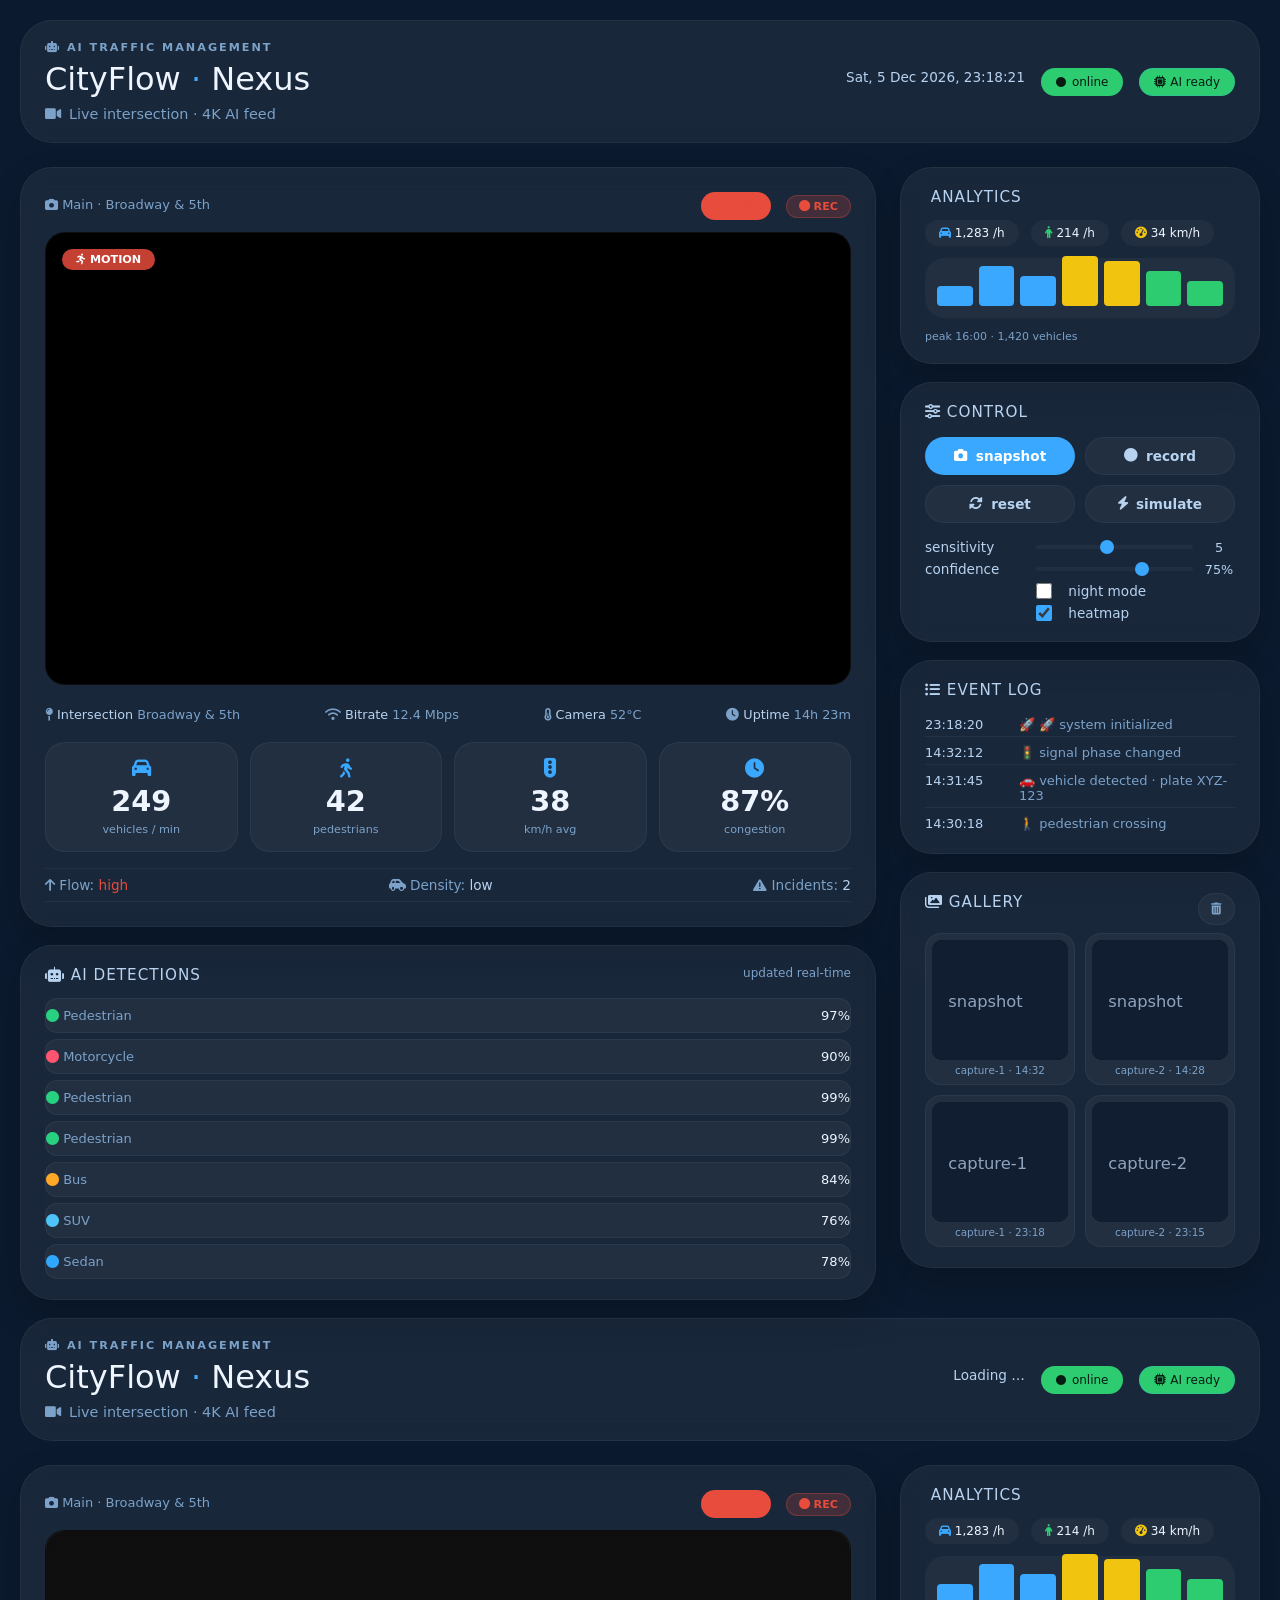
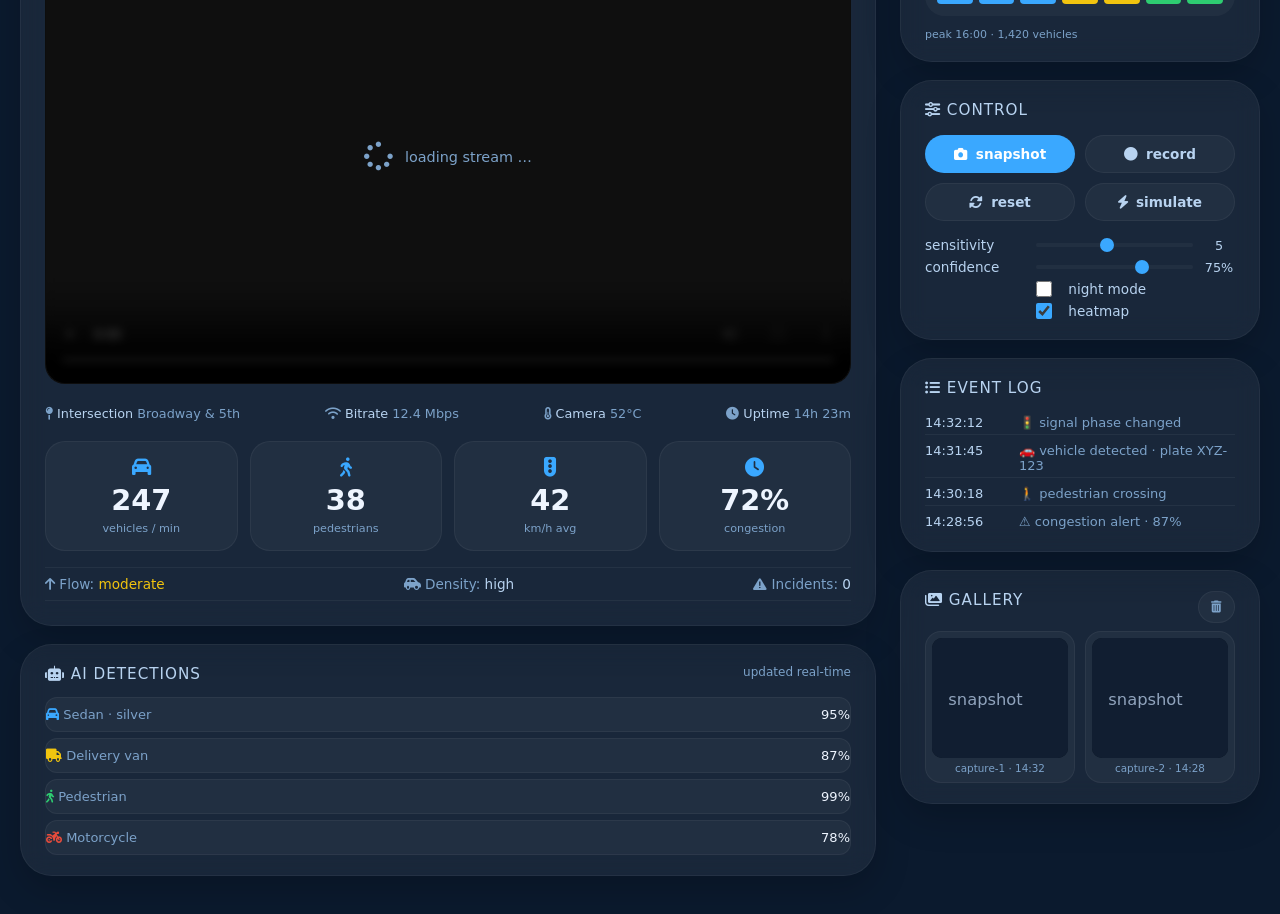
==== commit b39989a1: "Update index.html" ====
--- a/index.html
+++ b/index.html
@@ -166,7 +166,14 @@
 <script src="ui-controller.js"></script>
 <script src="data-manager.js"></script>
 <script src="app.js"></script>
-
+</body>
+</html>
+
+<!DOCTYPE html>
+<html lang="en">
+<head>
+  <meta charset="UTF-8" />
+  <meta name="viewport" content="width=device-width, initial-scale=1.0"/>
   <title>AI Traffic · Smart City</title>
   <!-- Font Awesome for icons -->
   <link rel="stylesheet" href="https://cdnjs.cloudflare.com/ajax/libs/font-awesome/6.0.0-beta3/css/all.min.css" />
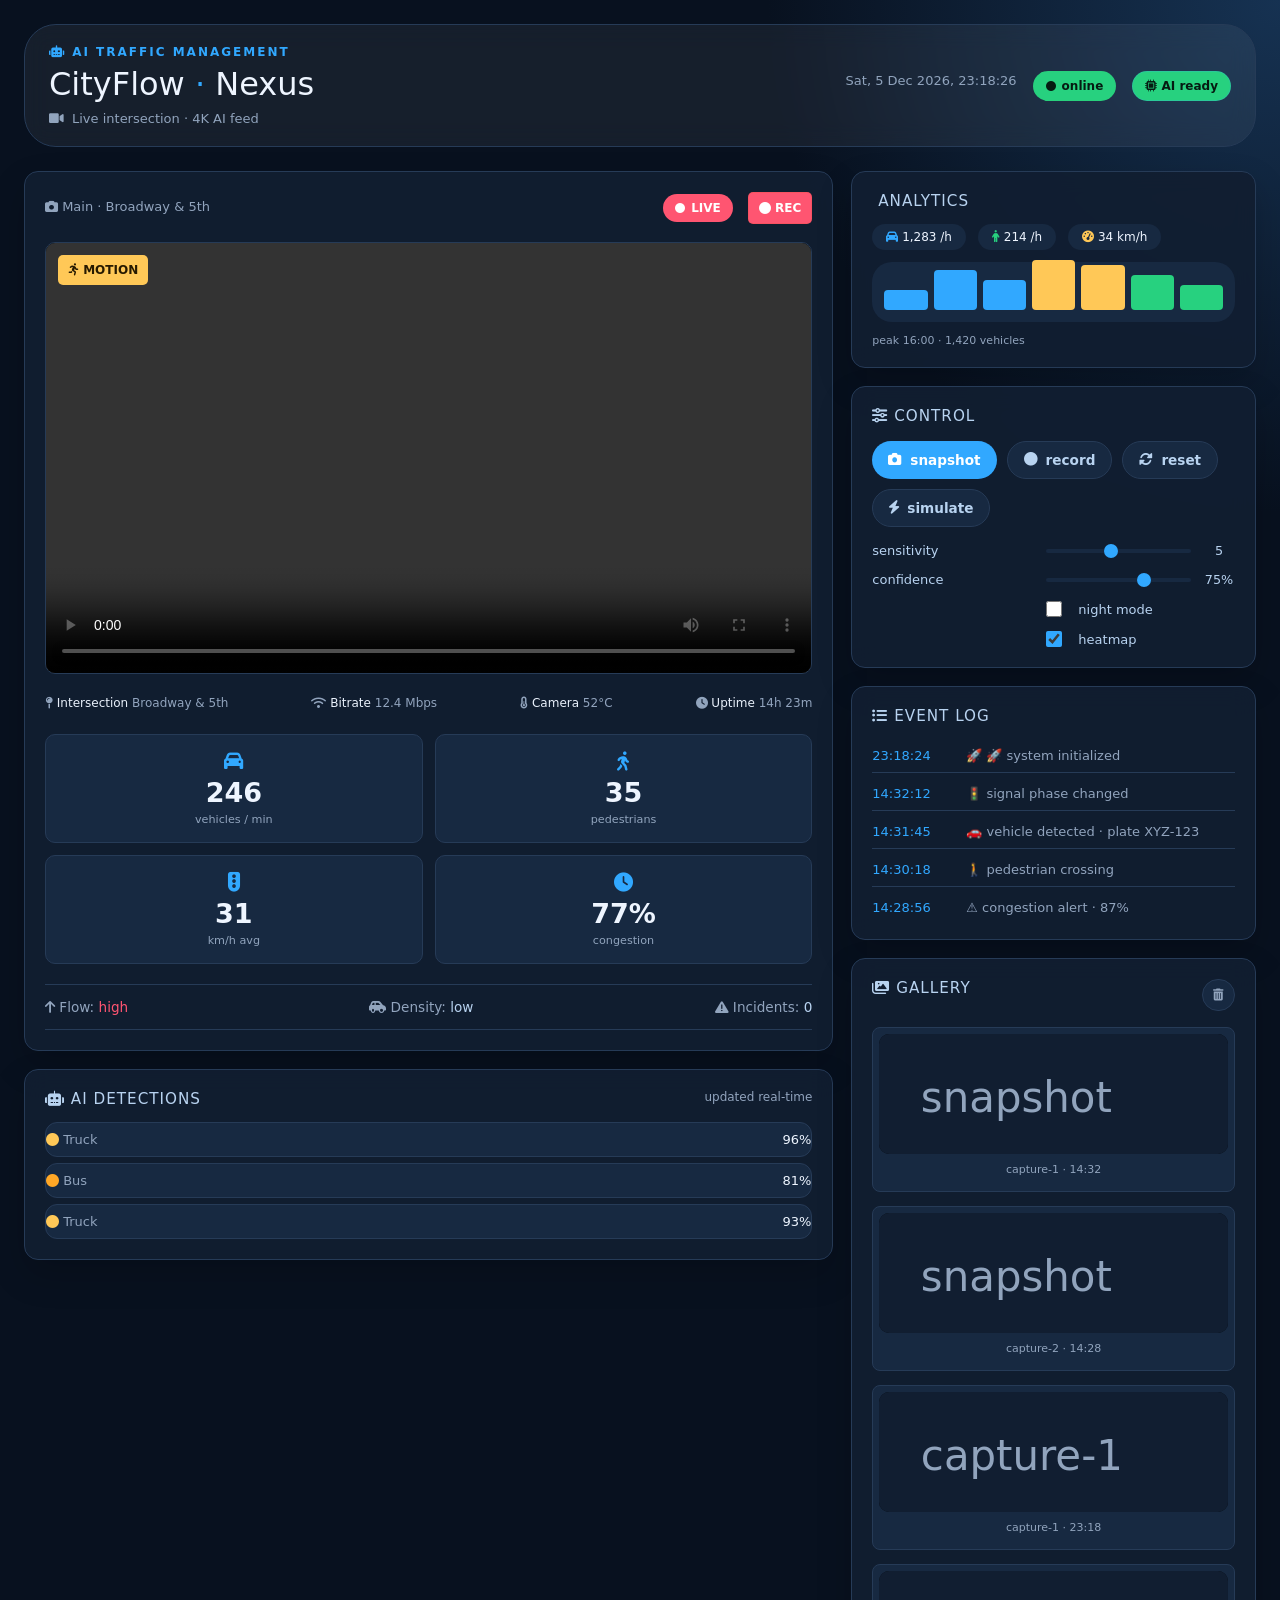
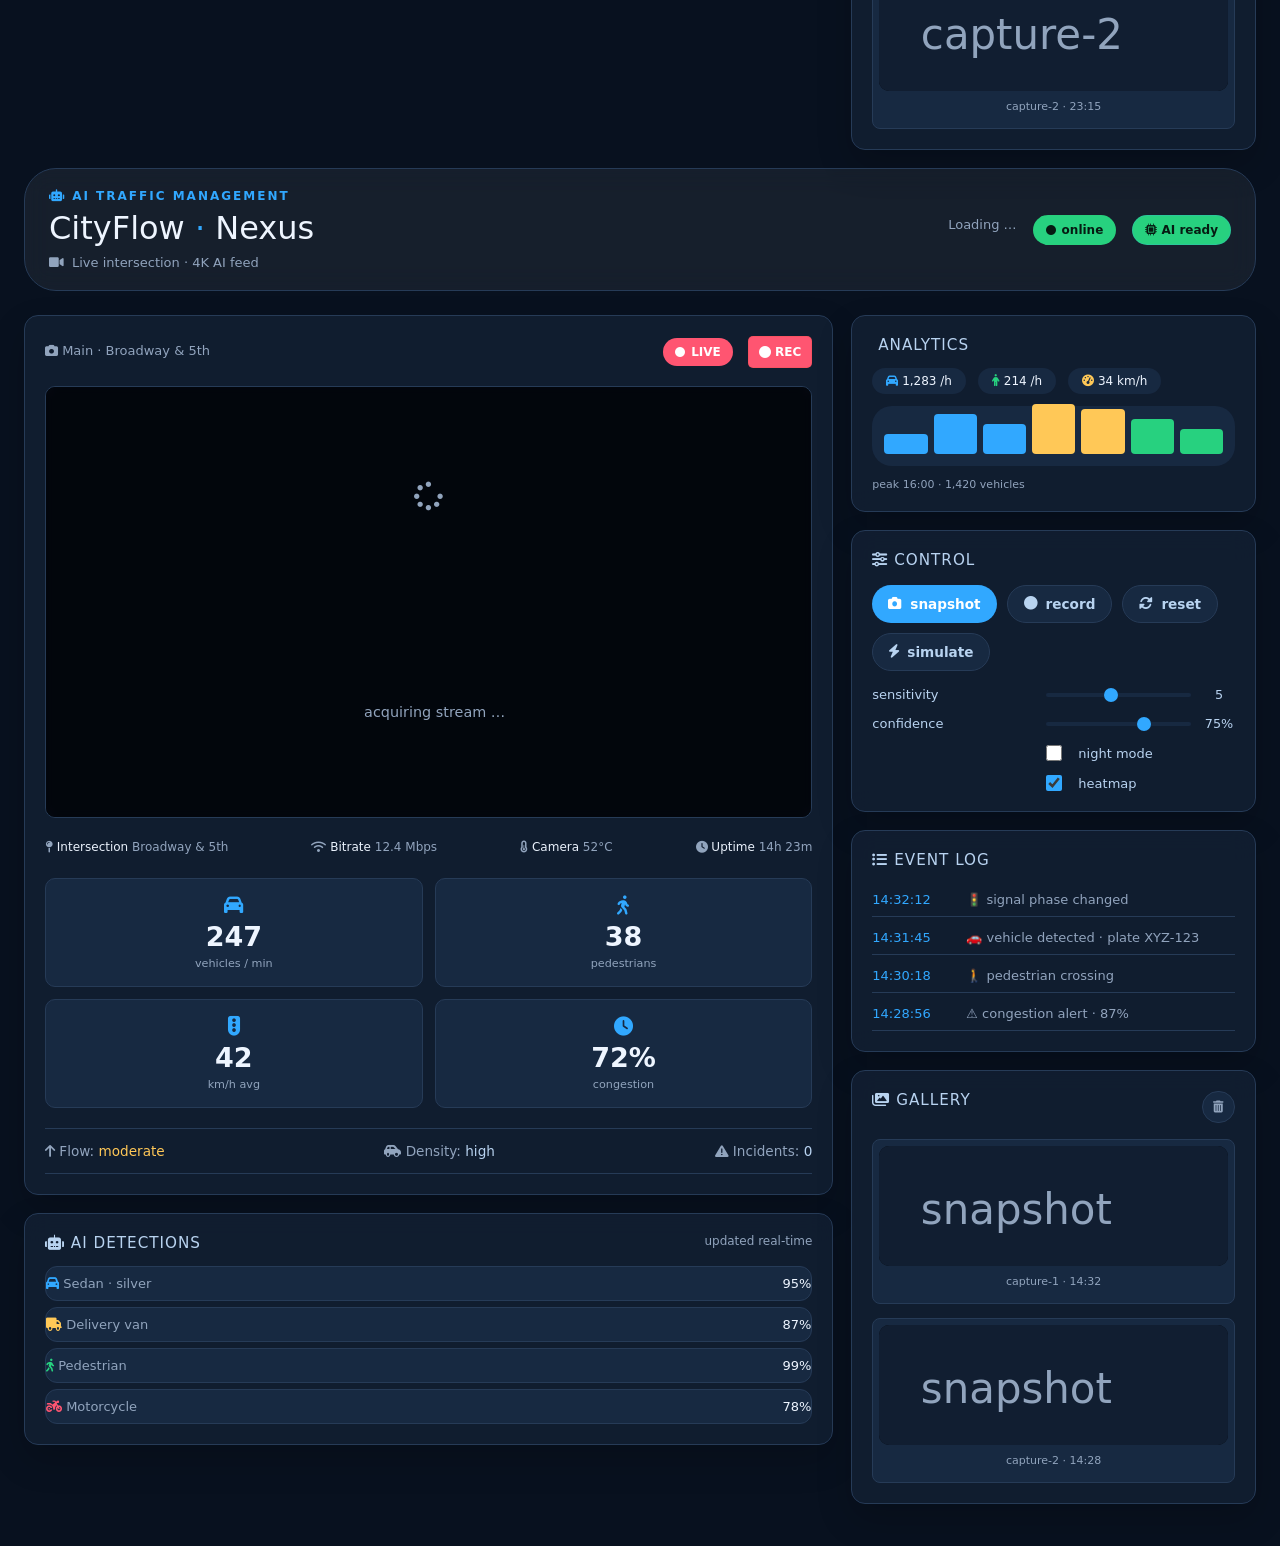
==== commit b2500572: "Update index.html" ====
--- a/index.html
+++ b/index.html
@@ -1,3 +1,902 @@
+<!DOCTYPE html>
+<html lang="en">
+<head>
+  <meta charset="UTF-8" />
+  <meta name="viewport" content="width=device-width, initial-scale=1.0"/>
+  <title>AI Traffic · Smart City</title>
+  <!-- Font Awesome for icons -->
+  <link rel="stylesheet" href="https://cdnjs.cloudflare.com/ajax/libs/font-awesome/6.0.0-beta3/css/all.min.css" />
+  <style>
+    /* ── CSS Variables ── */
+    :root {
+      --bg-primary: #0b1a2e;
+      --bg-secondary: #122433;
+      --bg-card: rgba(255, 255, 255, 0.06);
+      --panel-light: rgba(255, 255, 255, 0.04);
+      --text-primary: #eef5ff;
+      --text-secondary: #b8d3f0;
+      --muted: #7ca2c9;
+      --blue: #3aa8ff;
+      --green: #2ecc71;
+      --yellow: #f1c40f;
+      --red: #e74c3c;
+      --border: rgba(255, 255, 255, 0.05);
+    }
+
+    * {
+      margin: 0;
+      padding: 0;
+      box-sizing: border-box;
+      font-family: 'Segoe UI', system-ui, -apple-system, sans-serif;
+    }
+
+    body {
+      background: var(--bg-primary);
+      min-height: 100vh;
+      padding: 20px;
+    }
+
+    .app {
+      max-width: 1400px;
+      margin: 0 auto;
+      color: var(--text-primary);
+    }
+
+    /* ── HEADER ── */
+    .header {
+      display: flex;
+      justify-content: space-between;
+      align-items: center;
+      flex-wrap: wrap;
+      gap: 16px;
+      padding: 20px 24px;
+      background: var(--bg-card);
+      backdrop-filter: blur(12px);
+      border-radius: 32px;
+      border: 1px solid var(--border);
+      margin-bottom: 24px;
+    }
+    .eyebrow {
+      font-size: 0.7rem;
+      text-transform: uppercase;
+      letter-spacing: 2px;
+      color: var(--muted);
+    }
+    .header h1 {
+      font-weight: 500;
+      font-size: 2rem;
+      color: var(--text-primary);
+    }
+    .subtitle {
+      color: var(--muted);
+      font-size: 0.9rem;
+    }
+    .header-right {
+      display: flex;
+      align-items: center;
+      gap: 16px;
+      flex-wrap: wrap;
+    }
+    .datetime {
+      color: var(--text-secondary);
+      font-size: 0.85rem;
+    }
+    .status {
+      padding: 6px 14px;
+      border-radius: 40px;
+      font-size: 0.75rem;
+      font-weight: 500;
+      background: rgba(46, 204, 113, 0.15);
+      color: var(--green);
+      border: 1px solid rgba(46, 204, 113, 0.2);
+    }
+    .ai-status {
+      padding: 6px 14px;
+      border-radius: 40px;
+      font-size: 0.75rem;
+      font-weight: 500;
+      background: rgba(58, 168, 255, 0.15);
+      color: var(--blue);
+      border: 1px solid rgba(58, 168, 255, 0.2);
+    }
+
+    /* ── DASHBOARD ── */
+    .dashboard {
+      display: grid;
+      grid-template-columns: 1fr 360px;
+      gap: 24px;
+    }
+    @media (max-width: 1024px) {
+      .dashboard {
+        grid-template-columns: 1fr;
+      }
+    }
+
+    /* ── CAMERA CARD ── */
+    .camera-card {
+      background: var(--bg-card);
+      backdrop-filter: blur(12px);
+      border-radius: 32px;
+      padding: 24px;
+      border: 1px solid var(--border);
+      margin-bottom: 18px;
+    }
+    .camera-card h2 {
+      font-weight: 400;
+      font-size: 1.1rem;
+      color: var(--text-secondary);
+    }
+    .live-dot {
+      color: var(--red);
+      font-size: 0.75rem;
+      font-weight: 600;
+      animation: blink 1s infinite;
+    }
+    .recording-badge {
+      background: rgba(231, 76, 60, 0.2);
+      color: var(--red);
+      padding: 4px 12px;
+      border-radius: 40px;
+      font-size: 0.7rem;
+      font-weight: 600;
+      border: 1px solid rgba(231, 76, 60, 0.3);
+    }
+    @keyframes blink {
+      0%, 100% { opacity: 1; }
+      50% { opacity: 0.3; }
+    }
+
+    .video-wrapper {
+      position: relative;
+      width: 100%;
+      aspect-ratio: 16 / 9;
+      background: #000;
+      border-radius: 20px;
+      overflow: hidden;
+      margin: 12px 0;
+      border: 1px solid var(--border);
+    }
+    .video-wrapper video {
+      width: 100%;
+      height: 100%;
+      object-fit: cover;
+      display: block;
+    }
+    .video-wrapper canvas {
+      position: absolute;
+      top: 0;
+      left: 0;
+      width: 100%;
+      height: 100%;
+      pointer-events: none;
+    }
+    .loading {
+      position: absolute;
+      top: 0;
+      left: 0;
+      width: 100%;
+      height: 100%;
+      display: flex;
+      align-items: center;
+      justify-content: center;
+      background: rgba(0, 0, 0, 0.7);
+      color: var(--muted);
+      font-size: 0.9rem;
+      backdrop-filter: blur(4px);
+    }
+    .motion-indicator {
+      position: absolute;
+      top: 16px;
+      left: 16px;
+      background: rgba(231, 76, 60, 0.85);
+      padding: 4px 14px;
+      border-radius: 40px;
+      font-size: 0.7rem;
+      font-weight: 600;
+      color: white;
+      display: none;
+      backdrop-filter: blur(4px);
+    }
+
+    .camera-info {
+      display: flex;
+      flex-wrap: wrap;
+      gap: 16px;
+      font-size: 0.8rem;
+      color: var(--muted);
+      padding: 8px 0 4px;
+    }
+    .camera-info strong {
+      color: var(--text-secondary);
+      font-weight: 500;
+    }
+
+    /* ── METRICS ── */
+    .metric-grid {
+      display: grid;
+      grid-template-columns: repeat(4, 1fr);
+      gap: 12px;
+      margin: 16px 0;
+    }
+    @media (max-width: 600px) {
+      .metric-grid {
+        grid-template-columns: repeat(2, 1fr);
+      }
+    }
+    .metric {
+      background: var(--panel-light);
+      border-radius: 20px;
+      padding: 14px 16px;
+      text-align: center;
+      border: 1px solid var(--border);
+    }
+    .metric .metric-icon {
+      display: inline-block;
+      font-size: 1.2rem;
+      color: var(--blue);
+      margin-bottom: 4px;
+    }
+    .metric strong {
+      display: block;
+      font-size: 1.8rem;
+      font-weight: 600;
+      color: var(--text-primary);
+    }
+    .metric small {
+      font-size: 0.7rem;
+      color: var(--muted);
+    }
+
+    .traffic-summary {
+      display: flex;
+      gap: 20px;
+      flex-wrap: wrap;
+      font-size: 0.85rem;
+      color: var(--muted);
+      padding: 8px 0;
+    }
+    .traffic-summary strong {
+      color: var(--text-secondary);
+      font-weight: 500;
+    }
+
+    /* ── PANELS ── */
+    .panel {
+      background: var(--bg-card);
+      backdrop-filter: blur(12px);
+      border-radius: 32px;
+      padding: 20px 24px;
+      border: 1px solid var(--border);
+      margin-bottom: 18px;
+    }
+    .panel h3 {
+      font-weight: 400;
+      font-size: 0.95rem;
+      color: var(--text-secondary);
+      margin-bottom: 14px;
+    }
+
+    /* ── DETECTION LIST ── */
+    .detection-list {
+      list-style: none;
+      display: flex;
+      flex-direction: column;
+      gap: 6px;
+    }
+    .detection-list li {
+      display: flex;
+      justify-content: space-between;
+      padding: 6px 12px;
+      background: var(--panel-light);
+      border-radius: 12px;
+      font-size: 0.85rem;
+      color: var(--text-secondary);
+      border: 1px solid var(--border);
+    }
+    .detection-list li span:last-child {
+      color: var(--text-primary);
+      font-weight: 500;
+    }
+
+    /* ── ANALYTICS ── */
+    .analytics-card {
+      background: var(--bg-card);
+      backdrop-filter: blur(12px);
+      border-radius: 32px;
+      padding: 20px 24px;
+      border: 1px solid var(--border);
+      margin-bottom: 18px;
+    }
+    .analytics-card h3 {
+      font-weight: 400;
+      font-size: 0.95rem;
+      color: var(--text-secondary);
+      margin-bottom: 14px;
+    }
+
+    /* ── CONTROLS ── */
+    .button-grid {
+      display: grid;
+      grid-template-columns: 1fr 1fr;
+      gap: 10px;
+      margin-bottom: 16px;
+    }
+    .button-grid button {
+      padding: 10px 16px;
+      border: none;
+      border-radius: 60px;
+      font-weight: 600;
+      font-size: 0.85rem;
+      cursor: pointer;
+      transition: 0.2s;
+      display: flex;
+      align-items: center;
+      justify-content: center;
+      gap: 8px;
+      background: var(--panel-light);
+      color: var(--text-secondary);
+      border: 1px solid var(--border);
+    }
+    .button-grid button:hover {
+      transform: translateY(-2px);
+      background: rgba(255, 255, 255, 0.1);
+    }
+    .button-grid .primary {
+      background: var(--blue);
+      color: white;
+      border: none;
+    }
+    .button-grid .primary:hover {
+      background: #2d9cdb;
+    }
+
+    .settings-grid {
+      display: grid;
+      grid-template-columns: 1fr 2fr;
+      gap: 6px 12px;
+      align-items: center;
+      font-size: 0.85rem;
+      color: var(--muted);
+    }
+    .settings-grid label {
+      color: var(--text-secondary);
+    }
+    .range-control {
+      display: flex;
+      align-items: center;
+      gap: 10px;
+    }
+    .range-control input[type="range"] {
+      flex: 1;
+      -webkit-appearance: none;
+      background: var(--panel-light);
+      height: 4px;
+      border-radius: 4px;
+      outline: none;
+    }
+    .range-control input[type="range"]::-webkit-slider-thumb {
+      -webkit-appearance: none;
+      width: 14px;
+      height: 14px;
+      border-radius: 50%;
+      background: var(--blue);
+      cursor: pointer;
+    }
+    .range-control span {
+      min-width: 32px;
+      text-align: center;
+      color: var(--text-secondary);
+      font-weight: 500;
+      font-size: 0.8rem;
+    }
+    .checkbox {
+      display: flex;
+      align-items: center;
+      gap: 8px;
+      cursor: pointer;
+    }
+    .checkbox input[type="checkbox"] {
+      accent-color: var(--blue);
+      width: 16px;
+      height: 16px;
+    }
+
+    /* ── EVENT LOG ── */
+    .event-log {
+      list-style: none;
+      display: flex;
+      flex-direction: column;
+      gap: 4px;
+      max-height: 120px;
+      overflow-y: auto;
+      font-size: 0.8rem;
+      color: var(--muted);
+    }
+    .event-log li {
+      padding: 4px 0;
+      border-bottom: 1px solid var(--border);
+      display: flex;
+      gap: 12px;
+    }
+    .event-log time {
+      color: var(--text-secondary);
+      font-weight: 500;
+      min-width: 70px;
+    }
+    .event-log::-webkit-scrollbar {
+      width: 4px;
+    }
+    .event-log::-webkit-scrollbar-track {
+      background: transparent;
+    }
+    .event-log::-webkit-scrollbar-thumb {
+      background: var(--border);
+      border-radius: 4px;
+    }
+
+    /* ── GALLERY ── */
+    .gallery-grid {
+      display: grid;
+      grid-template-columns: repeat(auto-fill, minmax(100px, 1fr));
+      gap: 10px;
+      margin-top: 8px;
+    }
+    .file-card {
+      background: var(--panel-light);
+      border-radius: 16px;
+      overflow: hidden;
+      border: 1px solid var(--border);
+      text-align: center;
+      padding: 6px;
+    }
+    .file-card img {
+      width: 100%;
+      aspect-ratio: 1;
+      object-fit: cover;
+      border-radius: 10px;
+      background: #0a1520;
+    }
+    .file-card p {
+      font-size: 0.65rem;
+      color: var(--muted);
+      padding: 4px 0 2px;
+    }
+    .small-button {
+      background: var(--panel-light);
+      border: 1px solid var(--border);
+      color: var(--muted);
+      padding: 4px 12px;
+      border-radius: 40px;
+      cursor: pointer;
+      font-size: 0.75rem;
+      transition: 0.2s;
+    }
+    .small-button:hover {
+      background: rgba(231, 76, 60, 0.2);
+      color: var(--red);
+    }
+
+    /* ── RESPONSIVE ── */
+    @media (max-width: 768px) {
+      .header {
+        flex-direction: column;
+        align-items: stretch;
+      }
+      .header-right {
+        justify-content: flex-start;
+      }
+      .dashboard {
+        grid-template-columns: 1fr;
+      }
+      .button-grid {
+        grid-template-columns: 1fr 1fr;
+      }
+      .settings-grid {
+        grid-template-columns: 1fr;
+      }
+    }
+  </style>
+</head>
+<body>
+<div class="app" id="app">
+  <!-- HEADER -->
+  <header class="header">
+    <div>
+      <p class="eyebrow"><i class="fas fa-robot"></i> AI TRAFFIC MANAGEMENT</p>
+      <h1>CityFlow <span style="color:var(--blue);">·</span> Nexus</h1>
+      <p class="subtitle"><i class="fas fa-video" style="margin-right:8px;"></i>Live intersection · 4K AI feed</p>
+    </div>
+    <div class="header-right">
+      <div class="datetime" id="liveDateTime">Loading …</div>
+      <span class="status online" id="globalStatus"><i class="fas fa-circle" style="font-size:10px;margin-right:6px;"></i>online</span>
+      <span class="ai-status ready" id="aiStatus"><i class="fas fa-microchip"></i> AI ready</span>
+    </div>
+  </header>
+
+  <!-- DASHBOARD GRID -->
+  <div class="dashboard">
+    <!-- LEFT COLUMN: CAMERA + METRICS -->
+    <section>
+      <div class="camera-card">
+        <div style="display:flex;justify-content:space-between;align-items:center;flex-wrap:wrap;gap:8px;">
+          <div>
+            <h2 id="cameraName"><i class="fas fa-camera"></i> Main · Broadway & 5th</h2>
+          </div>
+          <div>
+            <span class="live-dot"><i class="fas fa-circle" style="font-size:10px;margin-right:6px;"></i>LIVE</span>
+            <span class="recording-badge" id="recBadge" style="display:inline-block;position:static;margin-left:10px;animation:blink 1s infinite;"><i class="fas fa-circle"></i> REC</span>
+          </div>
+        </div>
+        
+        <!-- ── VIDEO PLAYER ── -->
+        <div class="video-wrapper" id="videoWrapper">
+          <video id="cctvFeed" controls playsinline>
+            <source src="https://www.image2url.com/r2/default/videos/1786680007670-d609895f-eb5f-4b3f-98e6-176a8727c086.mp4" type="video/mp4">
+            Your browser does not support the video tag.
+          </video>
+          <canvas id="overlayCanvas"></canvas>
+          <div class="loading" id="loadingOverlay"><i class="fas fa-spinner fa-pulse fa-2x"></i> <span style="margin-left:12px;">loading stream …</span></div>
+          <div class="motion-indicator" id="motionIndicator"><i class="fas fa-running"></i> MOTION</div>
+        </div>
+
+        <!-- camera info row -->
+        <div class="camera-info">
+          <span><i class="fas fa-map-pin"></i> <strong>Intersection</strong> Broadway & 5th</span>
+          <span><i class="fas fa-wifi"></i> <strong>Bitrate</strong> 12.4 Mbps</span>
+          <span><i class="fas fa-thermometer-half"></i> <strong>Camera</strong> 52°C</span>
+          <span><i class="fas fa-clock"></i> <strong>Uptime</strong> 14h 23m</span>
+        </div>
+
+        <!-- METRICS GRID -->
+        <div class="metric-grid">
+          <div class="metric"><span class="metric-icon"><i class="fas fa-car"></i></span><strong id="vehicleCount">247</strong><small>vehicles / min</small></div>
+          <div class="metric"><span class="metric-icon"><i class="fas fa-person-walking"></i></span><strong id="pedestrianCount">38</strong><small>pedestrians</small></div>
+          <div class="metric"><span class="metric-icon"><i class="fas fa-traffic-light"></i></span><strong id="avgSpeed">42</strong><small>km/h avg</small></div>
+          <div class="metric"><span class="metric-icon"><i class="fas fa-clock"></i></span><strong id="congestionLevel">72%</strong><small>congestion</small></div>
+        </div>
+
+        <!-- traffic summary -->
+        <div class="traffic-summary">
+          <span><i class="fas fa-arrow-up"></i> Flow: <strong class="medium" id="flowLabel">moderate</strong></span>
+          <span><i class="fas fa-car-side"></i> Density: <strong id="densityLabel">high</strong></span>
+          <span><i class="fas fa-exclamation-triangle"></i> Incidents: <strong id="incidentCount">0</strong></span>
+        </div>
+      </div>
+
+      <!-- detection list -->
+      <div class="panel" style="margin-top:18px;">
+        <div style="display:flex;justify-content:space-between;">
+          <h3><i class="fas fa-robot"></i> AI DETECTIONS</h3>
+          <span style="color:var(--muted);font-size:12px;">updated real-time</span>
+        </div>
+        <ul id="scanResults" class="detection-list">
+          <li><span><i class="fas fa-car" style="color:var(--blue);"></i> Sedan · silver</span><span>95%</span></li>
+          <li><span><i class="fas fa-truck" style="color:var(--yellow);"></i> Delivery van</span><span>87%</span></li>
+          <li><span><i class="fas fa-person-walking" style="color:var(--green);"></i> Pedestrian</span><span>99%</span></li>
+          <li><span><i class="fas fa-motorcycle" style="color:var(--red);"></i> Motorcycle</span><span>78%</span></li>
+        </ul>
+        <div class="empty" id="emptyDetection" style="display:none;">no objects detected</div>
+      </div>
+    </section>
+
+    <!-- RIGHT COLUMN: ANALYTICS + CONTROLS + GALLERY -->
+    <aside>
+      <div class="analytics-card">
+        <h3><i class="fas fa-chart-simple"></i> ANALYTICS</h3>
+        <div style="display:flex;gap:12px;flex-wrap:wrap;margin:12px 0;">
+          <span style="background:var(--panel-light);padding:6px 14px;border-radius:30px;font-size:12px;"><i class="fas fa-car" style="color:var(--blue);"></i> 1,283 /h</span>
+          <span style="background:var(--panel-light);padding:6px 14px;border-radius:30px;font-size:12px;"><i class="fas fa-person" style="color:var(--green);"></i> 214 /h</span>
+          <span style="background:var(--panel-light);padding:6px 14px;border-radius:30px;font-size:12px;"><i class="fas fa-tachometer-alt" style="color:var(--yellow);"></i> 34 km/h</span>
+        </div>
+        <!-- dummy mini chart representation (graphic) -->
+        <div style="background:var(--panel-light);border-radius:20px;padding:12px;margin:12px 0;display:flex;align-items:flex-end;height:60px;gap:6px;">
+          <div style="flex:1;height:20px;background:var(--blue);border-radius:4px;"></div>
+          <div style="flex:1;height:40px;background:var(--blue);border-radius:4px;"></div>
+          <div style="flex:1;height:30px;background:var(--blue);border-radius:4px;"></div>
+          <div style="flex:1;height:50px;background:var(--yellow);border-radius:4px;"></div>
+          <div style="flex:1;height:45px;background:var(--yellow);border-radius:4px;"></div>
+          <div style="flex:1;height:35px;background:var(--green);border-radius:4px;"></div>
+          <div style="flex:1;height:25px;background:var(--green);border-radius:4px;"></div>
+        </div>
+        <div style="color:var(--muted);font-size:11px;">peak 16:00 · 1,420 vehicles</div>
+      </div>
+
+      <!-- control panel -->
+      <div class="panel">
+        <h3><i class="fas fa-sliders-h"></i> CONTROL</h3>
+        <div class="button-grid">
+          <button class="primary" id="snapshotBtn"><i class="fas fa-camera"></i> snapshot</button>
+          <button id="toggleRecBtn"><i class="fas fa-circle"></i> record</button>
+          <button id="resetBtn"><i class="fas fa-sync-alt"></i> reset</button>
+          <button id="simulateBtn"><i class="fas fa-bolt"></i> simulate</button>
+        </div>
+        <div class="settings-grid">
+          <label for="sensitivity">sensitivity</label>
+          <div class="range-control">
+            <input type="range" id="sensitivity" min="1" max="10" value="5">
+            <span id="sensVal">5</span>
+          </div>
+          <label for="detectionThreshold">confidence</label>
+          <div class="range-control">
+            <input type="range" id="detectionThreshold" min="30" max="95" value="75">
+            <span id="thrVal">75%</span>
+          </div>
+          <label class="checkbox"><input type="checkbox" id="nightMode"> night mode</label>
+          <label class="checkbox"><input type="checkbox" id="heatmapToggle" checked> heatmap</label>
+        </div>
+      </div>
+
+      <!-- EVENT LOG -->
+      <div class="panel">
+        <h3><i class="fas fa-list-ul"></i> EVENT LOG</h3>
+        <ul class="event-log" id="eventLog">
+          <li><time>14:32:12</time> 🚦 signal phase changed</li>
+          <li><time>14:31:45</time> 🚗 vehicle detected · plate XYZ-123</li>
+          <li><time>14:30:18</time> 🚶 pedestrian crossing</li>
+          <li><time>14:28:56</time> ⚠️ congestion alert · 87%</li>
+        </ul>
+      </div>
+
+      <!-- GALLERY -->
+      <div class="panel" style="margin-top:18px;">
+        <div style="display:flex;justify-content:space-between;">
+          <h3><i class="fas fa-images"></i> GALLERY</h3>
+          <button class="small-button" id="clearGalleryBtn"><i class="fas fa-trash-alt"></i></button>
+        </div>
+        <div class="gallery-grid" id="galleryGrid">
+          <!-- dynamically filled -->
+          <div class="file-card"><img src="data:image/svg+xml,%3Csvg xmlns='http://www.w3.org/2000/svg' width='100' height='100'%3E%3Crect fill='%23111e31' width='100' height='100'/%3E%3Ctext x='12' y='55' fill='%2391a4bd' font-size='12' font-family='sans'%3Esnapshot%3C/text%3E%3C/svg%3E" alt="placeholder"><p>capture-1 · 14:32</p></div>
+          <div class="file-card"><img src="data:image/svg+xml,%3Csvg xmlns='http://www.w3.org/2000/svg' width='100' height='100'%3E%3Crect fill='%23111e31' width='100' height='100'/%3E%3Ctext x='12' y='55' fill='%2391a4bd' font-size='12' font-family='sans'%3Esnapshot%3C/text%3E%3C/svg%3E" alt="placeholder"><p>capture-2 · 14:28</p></div>
+        </div>
+      </div>
+    </aside>
+  </div>
+</div>
+
+<!-- JavaScript -->
+<script>
+  (function() {
+    'use strict';
+
+    // ─── DOM REFS ───
+    const video = document.getElementById('cctvFeed');
+    const loadingOverlay = document.getElementById('loadingOverlay');
+    const motionIndicator = document.getElementById('motionIndicator');
+    const liveDateTime = document.getElementById('liveDateTime');
+    const snapshotBtn = document.getElementById('snapshotBtn');
+    const toggleRecBtn = document.getElementById('toggleRecBtn');
+    const resetBtn = document.getElementById('resetBtn');
+    const simulateBtn = document.getElementById('simulateBtn');
+    const sensitivity = document.getElementById('sensitivity');
+    const sensVal = document.getElementById('sensVal');
+    const detectionThreshold = document.getElementById('detectionThreshold');
+    const thrVal = document.getElementById('thrVal');
+    const nightMode = document.getElementById('nightMode');
+    const heatmapToggle = document.getElementById('heatmapToggle');
+    const recBadge = document.getElementById('recBadge');
+    const clearGalleryBtn = document.getElementById('clearGalleryBtn');
+    const galleryGrid = document.getElementById('galleryGrid');
+    const eventLog = document.getElementById('eventLog');
+    const scanResults = document.getElementById('scanResults');
+
+    // ─── VIDEO PLAYER LOGIC ───
+    let isRecording = false;
+    let snapshotCount = 0;
+
+    // Hide loading when video can play
+    video.addEventListener('canplay', function() {
+      loadingOverlay.style.display = 'none';
+    });
+
+    video.addEventListener('error', function() {
+      loadingOverlay.innerHTML = '<i class="fas fa-exclamation-triangle" style="font-size:2rem;color:var(--red);"></i><span style="margin-left:12px;">Video unavailable</span>';
+    });
+
+    // ─── LIVE DATE/TIME ───
+    function updateDateTime() {
+      const now = new Date();
+      liveDateTime.textContent = now.toLocaleDateString('en-US', { 
+        weekday: 'short', 
+        month: 'short', 
+        day: 'numeric' 
+      }) + ' · ' + now.toLocaleTimeString('en-US', { 
+        hour12: false, 
+        hour: '2-digit', 
+        minute: '2-digit', 
+        second: '2-digit' 
+      });
+    }
+    updateDateTime();
+    setInterval(updateDateTime, 1000);
+
+    // ─── SNAPSHOT ───
+    snapshotBtn.addEventListener('click', function() {
+      if (!video.videoWidth) {
+        alert('Video not loaded yet.');
+        return;
+      }
+      const canvas = document.createElement('canvas');
+      canvas.width = video.videoWidth;
+      canvas.height = video.videoHeight;
+      const ctx = canvas.getContext('2d');
+      ctx.drawImage(video, 0, 0, canvas.width, canvas.height);
+      
+      snapshotCount++;
+      const timestamp = new Date().toLocaleTimeString('en-US', { hour12: false, hour: '2-digit', minute: '2-digit' });
+      
+      const card = document.createElement('div');
+      card.className = 'file-card';
+      card.innerHTML = `<img src="${canvas.toDataURL('image/png')}" alt="snapshot"><p>capture-${snapshotCount} · ${timestamp}</p>`;
+      galleryGrid.appendChild(card);
+
+      // Add to event log
+      const li = document.createElement('li');
+      li.innerHTML = `<time>${timestamp}</time> 📸 snapshot taken`;
+      eventLog.prepend(li);
+      if (eventLog.children.length > 20) {
+        eventLog.removeChild(eventLog.lastChild);
+      }
+    });
+
+    // ─── RECORD TOGGLE ───
+    toggleRecBtn.addEventListener('click', function() {
+      isRecording = !isRecording;
+      if (isRecording) {
+        recBadge.style.display = 'inline-block';
+        toggleRecBtn.innerHTML = '<i class="fas fa-stop"></i> stop';
+        toggleRecBtn.style.background = 'rgba(231,76,60,0.3)';
+        toggleRecBtn.style.borderColor = 'var(--red)';
+        // Add to event log
+        const li = document.createElement('li');
+        li.innerHTML = `<time>${new Date().toLocaleTimeString('en-US', { hour12: false, hour: '2-digit', minute: '2-digit' })}</time> 🔴 recording started`;
+        eventLog.prepend(li);
+      } else {
+        recBadge.style.display = 'none';
+        toggleRecBtn.innerHTML = '<i class="fas fa-circle"></i> record';
+        toggleRecBtn.style.background = '';
+        toggleRecBtn.style.borderColor = '';
+        const li = document.createElement('li');
+        li.innerHTML = `<time>${new Date().toLocaleTimeString('en-US', { hour12: false, hour: '2-digit', minute: '2-digit' })}</time> ⏹️ recording stopped`;
+        eventLog.prepend(li);
+      }
+    });
+
+    // ─── RESET ───
+    resetBtn.addEventListener('click', function() {
+      if (confirm('Reset all data?')) {
+        galleryGrid.innerHTML = '';
+        snapshotCount = 0;
+        // Reset detection list to default
+        scanResults.innerHTML = `
+          <li><span><i class="fas fa-car" style="color:var(--blue);"></i> Sedan · silver</span><span>95%</span></li>
+          <li><span><i class="fas fa-truck" style="color:var(--yellow);"></i> Delivery van</span><span>87%</span></li>
+          <li><span><i class="fas fa-person-walking" style="color:var(--green);"></i> Pedestrian</span><span>99%</span></li>
+          <li><span><i class="fas fa-motorcycle" style="color:var(--red);"></i> Motorcycle</span><span>78%</span></li>
+        `;
+        const li = document.createElement('li');
+        li.innerHTML = `<time>${new Date().toLocaleTimeString('en-US', { hour12: false, hour: '2-digit', minute: '2-digit' })}</time> 🔄 system reset`;
+        eventLog.prepend(li);
+      }
+    });
+
+    // ─── SIMULATE ───
+    simulateBtn.addEventListener('click', function() {
+      const vehicles = ['Sedan', 'SUV', 'Truck', 'Motorcycle', 'Bus', 'Bicycle'];
+      const colors = ['silver', 'white', 'black', 'red', 'blue', 'green'];
+      const randomVehicle = vehicles[Math.floor(Math.random() * vehicles.length)];
+      const randomColor = colors[Math.floor(Math.random() * colors.length)];
+      const confidence = Math.floor(Math.random() * 30) + 65;
+      
+      // Add to detection list
+      const li = document.createElement('li');
+      const iconMap = {
+        'Sedan': 'car',
+        'SUV': 'car',
+        'Truck': 'truck',
+        'Motorcycle': 'motorcycle',
+        'Bus': 'bus',
+        'Bicycle': 'bicycle'
+      };
+      li.innerHTML = `<span><i class="fas fa-${iconMap[randomVehicle] || 'car'}" style="color:var(--blue);"></i> ${randomVehicle} · ${randomColor}</span><span>${confidence}%</span>`;
+      scanResults.prepend(li);
+      if (scanResults.children.length > 8) {
+        scanResults.removeChild(scanResults.lastChild);
+      }
+
+      // Update metrics
+      const vehicleCount = document.getElementById('vehicleCount');
+      const currentCount = parseInt(vehicleCount.textContent) || 247;
+      vehicleCount.textContent = currentCount + Math.floor(Math.random() * 10) - 3;
+
+      const congestion = document.getElementById('congestionLevel');
+      const currentCong = parseInt(congestion.textContent) || 72;
+      congestion.textContent = Math.min(95, Math.max(30, currentCong + Math.floor(Math.random() * 8) - 4)) + '%';
+
+      // Add to event log
+      const timestamp = new Date().toLocaleTimeString('en-US', { hour12: false, hour: '2-digit', minute: '2-digit' });
+      const li2 = document.createElement('li');
+      li2.innerHTML = `<time>${timestamp}</time> 🚗 ${randomVehicle} detected · ${randomColor}`;
+      eventLog.prepend(li2);
+      if (eventLog.children.length > 20) {
+        eventLog.removeChild(eventLog.lastChild);
+      }
+    });
+
+    // ─── RANGE SLIDERS ───
+    sensitivity.addEventListener('input', function() {
+      sensVal.textContent = this.value;
+    });
+    detectionThreshold.addEventListener('input', function() {
+      thrVal.textContent = this.value + '%';
+    });
+
+    // ─── NIGHT MODE ───
+    nightMode.addEventListener('change', function() {
+      const wrapper = document.getElementById('videoWrapper');
+      if (this.checked) {
+        wrapper.style.filter = 'brightness(0.5) contrast(1.3) saturate(0.5)';
+      } else {
+        wrapper.style.filter = 'none';
+      }
+    });
+
+    // ─── CLEAR GALLERY ───
+    clearGalleryBtn.addEventListener('click', function() {
+      if (confirm('Clear all gallery images?')) {
+        galleryGrid.innerHTML = '';
+        snapshotCount = 0;
+      }
+    });
+
+    // ─── HEATMAP TOGGLE ───
+    heatmapToggle.addEventListener('change', function() {
+      const canvas = document.getElementById('overlayCanvas');
+      if (this.checked) {
+        canvas.style.display = 'block';
+        // Draw a simple heatmap overlay
+        const ctx = canvas.getContext('2d');
+        canvas.width = canvas.parentElement.clientWidth;
+        canvas.height = canvas.parentElement.clientHeight;
+        const gradient = ctx.createRadialGradient(
+          canvas.width * 0.3, canvas.height * 0.4, 10,
+          canvas.width * 0.3, canvas.height * 0.4, canvas.width * 0.4
+        );
+        gradient.addColorStop(0, 'rgba(255, 0, 0, 0.15)');
+        gradient.addColorStop(0.5, 'rgba(255, 200, 0, 0.08)');
+        gradient.addColorStop(1, 'rgba(0, 0, 0, 0)');
+        ctx.fillStyle = gradient;
+        ctx.fillRect(0, 0, canvas.width, canvas.height);
+      } else {
+        canvas.style.display = 'none';
+      }
+    });
+
+    // ─── INIT ───
+    // Trigger initial heatmap render
+    setTimeout(() => {
+      if (heatmapToggle.checked) {
+        const canvas = document.getElementById('overlayCanvas');
+        const ctx = canvas.getContext('2d');
+        const rect = canvas.parentElement.getBoundingClientRect();
+        canvas.width = rect.width || 800;
+        canvas.height = rect.height || 450;
+        const gradient = ctx.createRadialGradient(
+          canvas.width * 0.3, canvas.height * 0.4, 10,
+          canvas.width * 0.3, canvas.height * 0.4, canvas.width * 0.4
+        );
+        gradient.addColorStop(0, 'rgba(255, 0, 0, 0.15)');
+        gradient.addColorStop(0.5, 'rgba(255, 200, 0, 0.08)');
+        gradient.addColorStop(1, 'rgba(0, 0, 0, 0)');
+        ctx.fillStyle = gradient;
+        ctx.fillRect(0, 0, canvas.width, canvas.height);
+      }
+    }, 500);
+
+    console.log('CityFlow · Nexus AI Traffic Management System loaded.');
+  })();
+</script>
+</body>
+</html>
 <!DOCTYPE html>
 <html lang="en">
 <head>
@@ -168,903 +1067,3 @@
 <script src="app.js"></script>
 </body>
 </html>
-
-<!DOCTYPE html>
-<html lang="en">
-<head>
-  <meta charset="UTF-8" />
-  <meta name="viewport" content="width=device-width, initial-scale=1.0"/>
-  <title>AI Traffic · Smart City</title>
-  <!-- Font Awesome for icons -->
-  <link rel="stylesheet" href="https://cdnjs.cloudflare.com/ajax/libs/font-awesome/6.0.0-beta3/css/all.min.css" />
-  <style>
-    /* ── CSS Variables ── */
-    :root {
-      --bg-primary: #0b1a2e;
-      --bg-secondary: #122433;
-      --bg-card: rgba(255, 255, 255, 0.06);
-      --panel-light: rgba(255, 255, 255, 0.04);
-      --text-primary: #eef5ff;
-      --text-secondary: #b8d3f0;
-      --muted: #7ca2c9;
-      --blue: #3aa8ff;
-      --green: #2ecc71;
-      --yellow: #f1c40f;
-      --red: #e74c3c;
-      --border: rgba(255, 255, 255, 0.05);
-    }
-
-    * {
-      margin: 0;
-      padding: 0;
-      box-sizing: border-box;
-      font-family: 'Segoe UI', system-ui, -apple-system, sans-serif;
-    }
-
-    body {
-      background: var(--bg-primary);
-      min-height: 100vh;
-      padding: 20px;
-    }
-
-    .app {
-      max-width: 1400px;
-      margin: 0 auto;
-      color: var(--text-primary);
-    }
-
-    /* ── HEADER ── */
-    .header {
-      display: flex;
-      justify-content: space-between;
-      align-items: center;
-      flex-wrap: wrap;
-      gap: 16px;
-      padding: 20px 24px;
-      background: var(--bg-card);
-      backdrop-filter: blur(12px);
-      border-radius: 32px;
-      border: 1px solid var(--border);
-      margin-bottom: 24px;
-    }
-    .eyebrow {
-      font-size: 0.7rem;
-      text-transform: uppercase;
-      letter-spacing: 2px;
-      color: var(--muted);
-    }
-    .header h1 {
-      font-weight: 500;
-      font-size: 2rem;
-      color: var(--text-primary);
-    }
-    .subtitle {
-      color: var(--muted);
-      font-size: 0.9rem;
-    }
-    .header-right {
-      display: flex;
-      align-items: center;
-      gap: 16px;
-      flex-wrap: wrap;
-    }
-    .datetime {
-      color: var(--text-secondary);
-      font-size: 0.85rem;
-    }
-    .status {
-      padding: 6px 14px;
-      border-radius: 40px;
-      font-size: 0.75rem;
-      font-weight: 500;
-      background: rgba(46, 204, 113, 0.15);
-      color: var(--green);
-      border: 1px solid rgba(46, 204, 113, 0.2);
-    }
-    .ai-status {
-      padding: 6px 14px;
-      border-radius: 40px;
-      font-size: 0.75rem;
-      font-weight: 500;
-      background: rgba(58, 168, 255, 0.15);
-      color: var(--blue);
-      border: 1px solid rgba(58, 168, 255, 0.2);
-    }
-
-    /* ── DASHBOARD ── */
-    .dashboard {
-      display: grid;
-      grid-template-columns: 1fr 360px;
-      gap: 24px;
-    }
-    @media (max-width: 1024px) {
-      .dashboard {
-        grid-template-columns: 1fr;
-      }
-    }
-
-    /* ── CAMERA CARD ── */
-    .camera-card {
-      background: var(--bg-card);
-      backdrop-filter: blur(12px);
-      border-radius: 32px;
-      padding: 24px;
-      border: 1px solid var(--border);
-      margin-bottom: 18px;
-    }
-    .camera-card h2 {
-      font-weight: 400;
-      font-size: 1.1rem;
-      color: var(--text-secondary);
-    }
-    .live-dot {
-      color: var(--red);
-      font-size: 0.75rem;
-      font-weight: 600;
-      animation: blink 1s infinite;
-    }
-    .recording-badge {
-      background: rgba(231, 76, 60, 0.2);
-      color: var(--red);
-      padding: 4px 12px;
-      border-radius: 40px;
-      font-size: 0.7rem;
-      font-weight: 600;
-      border: 1px solid rgba(231, 76, 60, 0.3);
-    }
-    @keyframes blink {
-      0%, 100% { opacity: 1; }
-      50% { opacity: 0.3; }
-    }
-
-    .video-wrapper {
-      position: relative;
-      width: 100%;
-      aspect-ratio: 16 / 9;
-      background: #000;
-      border-radius: 20px;
-      overflow: hidden;
-      margin: 12px 0;
-      border: 1px solid var(--border);
-    }
-    .video-wrapper video {
-      width: 100%;
-      height: 100%;
-      object-fit: cover;
-      display: block;
-    }
-    .video-wrapper canvas {
-      position: absolute;
-      top: 0;
-      left: 0;
-      width: 100%;
-      height: 100%;
-      pointer-events: none;
-    }
-    .loading {
-      position: absolute;
-      top: 0;
-      left: 0;
-      width: 100%;
-      height: 100%;
-      display: flex;
-      align-items: center;
-      justify-content: center;
-      background: rgba(0, 0, 0, 0.7);
-      color: var(--muted);
-      font-size: 0.9rem;
-      backdrop-filter: blur(4px);
-    }
-    .motion-indicator {
-      position: absolute;
-      top: 16px;
-      left: 16px;
-      background: rgba(231, 76, 60, 0.85);
-      padding: 4px 14px;
-      border-radius: 40px;
-      font-size: 0.7rem;
-      font-weight: 600;
-      color: white;
-      display: none;
-      backdrop-filter: blur(4px);
-    }
-
-    .camera-info {
-      display: flex;
-      flex-wrap: wrap;
-      gap: 16px;
-      font-size: 0.8rem;
-      color: var(--muted);
-      padding: 8px 0 4px;
-    }
-    .camera-info strong {
-      color: var(--text-secondary);
-      font-weight: 500;
-    }
-
-    /* ── METRICS ── */
-    .metric-grid {
-      display: grid;
-      grid-template-columns: repeat(4, 1fr);
-      gap: 12px;
-      margin: 16px 0;
-    }
-    @media (max-width: 600px) {
-      .metric-grid {
-        grid-template-columns: repeat(2, 1fr);
-      }
-    }
-    .metric {
-      background: var(--panel-light);
-      border-radius: 20px;
-      padding: 14px 16px;
-      text-align: center;
-      border: 1px solid var(--border);
-    }
-    .metric .metric-icon {
-      display: inline-block;
-      font-size: 1.2rem;
-      color: var(--blue);
-      margin-bottom: 4px;
-    }
-    .metric strong {
-      display: block;
-      font-size: 1.8rem;
-      font-weight: 600;
-      color: var(--text-primary);
-    }
-    .metric small {
-      font-size: 0.7rem;
-      color: var(--muted);
-    }
-
-    .traffic-summary {
-      display: flex;
-      gap: 20px;
-      flex-wrap: wrap;
-      font-size: 0.85rem;
-      color: var(--muted);
-      padding: 8px 0;
-    }
-    .traffic-summary strong {
-      color: var(--text-secondary);
-      font-weight: 500;
-    }
-
-    /* ── PANELS ── */
-    .panel {
-      background: var(--bg-card);
-      backdrop-filter: blur(12px);
-      border-radius: 32px;
-      padding: 20px 24px;
-      border: 1px solid var(--border);
-      margin-bottom: 18px;
-    }
-    .panel h3 {
-      font-weight: 400;
-      font-size: 0.95rem;
-      color: var(--text-secondary);
-      margin-bottom: 14px;
-    }
-
-    /* ── DETECTION LIST ── */
-    .detection-list {
-      list-style: none;
-      display: flex;
-      flex-direction: column;
-      gap: 6px;
-    }
-    .detection-list li {
-      display: flex;
-      justify-content: space-between;
-      padding: 6px 12px;
-      background: var(--panel-light);
-      border-radius: 12px;
-      font-size: 0.85rem;
-      color: var(--text-secondary);
-      border: 1px solid var(--border);
-    }
-    .detection-list li span:last-child {
-      color: var(--text-primary);
-      font-weight: 500;
-    }
-
-    /* ── ANALYTICS ── */
-    .analytics-card {
-      background: var(--bg-card);
-      backdrop-filter: blur(12px);
-      border-radius: 32px;
-      padding: 20px 24px;
-      border: 1px solid var(--border);
-      margin-bottom: 18px;
-    }
-    .analytics-card h3 {
-      font-weight: 400;
-      font-size: 0.95rem;
-      color: var(--text-secondary);
-      margin-bottom: 14px;
-    }
-
-    /* ── CONTROLS ── */
-    .button-grid {
-      display: grid;
-      grid-template-columns: 1fr 1fr;
-      gap: 10px;
-      margin-bottom: 16px;
-    }
-    .button-grid button {
-      padding: 10px 16px;
-      border: none;
-      border-radius: 60px;
-      font-weight: 600;
-      font-size: 0.85rem;
-      cursor: pointer;
-      transition: 0.2s;
-      display: flex;
-      align-items: center;
-      justify-content: center;
-      gap: 8px;
-      background: var(--panel-light);
-      color: var(--text-secondary);
-      border: 1px solid var(--border);
-    }
-    .button-grid button:hover {
-      transform: translateY(-2px);
-      background: rgba(255, 255, 255, 0.1);
-    }
-    .button-grid .primary {
-      background: var(--blue);
-      color: white;
-      border: none;
-    }
-    .button-grid .primary:hover {
-      background: #2d9cdb;
-    }
-
-    .settings-grid {
-      display: grid;
-      grid-template-columns: 1fr 2fr;
-      gap: 6px 12px;
-      align-items: center;
-      font-size: 0.85rem;
-      color: var(--muted);
-    }
-    .settings-grid label {
-      color: var(--text-secondary);
-    }
-    .range-control {
-      display: flex;
-      align-items: center;
-      gap: 10px;
-    }
-    .range-control input[type="range"] {
-      flex: 1;
-      -webkit-appearance: none;
-      background: var(--panel-light);
-      height: 4px;
-      border-radius: 4px;
-      outline: none;
-    }
-    .range-control input[type="range"]::-webkit-slider-thumb {
-      -webkit-appearance: none;
-      width: 14px;
-      height: 14px;
-      border-radius: 50%;
-      background: var(--blue);
-      cursor: pointer;
-    }
-    .range-control span {
-      min-width: 32px;
-      text-align: center;
-      color: var(--text-secondary);
-      font-weight: 500;
-      font-size: 0.8rem;
-    }
-    .checkbox {
-      display: flex;
-      align-items: center;
-      gap: 8px;
-      cursor: pointer;
-    }
-    .checkbox input[type="checkbox"] {
-      accent-color: var(--blue);
-      width: 16px;
-      height: 16px;
-    }
-
-    /* ── EVENT LOG ── */
-    .event-log {
-      list-style: none;
-      display: flex;
-      flex-direction: column;
-      gap: 4px;
-      max-height: 120px;
-      overflow-y: auto;
-      font-size: 0.8rem;
-      color: var(--muted);
-    }
-    .event-log li {
-      padding: 4px 0;
-      border-bottom: 1px solid var(--border);
-      display: flex;
-      gap: 12px;
-    }
-    .event-log time {
-      color: var(--text-secondary);
-      font-weight: 500;
-      min-width: 70px;
-    }
-    .event-log::-webkit-scrollbar {
-      width: 4px;
-    }
-    .event-log::-webkit-scrollbar-track {
-      background: transparent;
-    }
-    .event-log::-webkit-scrollbar-thumb {
-      background: var(--border);
-      border-radius: 4px;
-    }
-
-    /* ── GALLERY ── */
-    .gallery-grid {
-      display: grid;
-      grid-template-columns: repeat(auto-fill, minmax(100px, 1fr));
-      gap: 10px;
-      margin-top: 8px;
-    }
-    .file-card {
-      background: var(--panel-light);
-      border-radius: 16px;
-      overflow: hidden;
-      border: 1px solid var(--border);
-      text-align: center;
-      padding: 6px;
-    }
-    .file-card img {
-      width: 100%;
-      aspect-ratio: 1;
-      object-fit: cover;
-      border-radius: 10px;
-      background: #0a1520;
-    }
-    .file-card p {
-      font-size: 0.65rem;
-      color: var(--muted);
-      padding: 4px 0 2px;
-    }
-    .small-button {
-      background: var(--panel-light);
-      border: 1px solid var(--border);
-      color: var(--muted);
-      padding: 4px 12px;
-      border-radius: 40px;
-      cursor: pointer;
-      font-size: 0.75rem;
-      transition: 0.2s;
-    }
-    .small-button:hover {
-      background: rgba(231, 76, 60, 0.2);
-      color: var(--red);
-    }
-
-    /* ── RESPONSIVE ── */
-    @media (max-width: 768px) {
-      .header {
-        flex-direction: column;
-        align-items: stretch;
-      }
-      .header-right {
-        justify-content: flex-start;
-      }
-      .dashboard {
-        grid-template-columns: 1fr;
-      }
-      .button-grid {
-        grid-template-columns: 1fr 1fr;
-      }
-      .settings-grid {
-        grid-template-columns: 1fr;
-      }
-    }
-  </style>
-</head>
-<body>
-<div class="app" id="app">
-  <!-- HEADER -->
-  <header class="header">
-    <div>
-      <p class="eyebrow"><i class="fas fa-robot"></i> AI TRAFFIC MANAGEMENT</p>
-      <h1>CityFlow <span style="color:var(--blue);">·</span> Nexus</h1>
-      <p class="subtitle"><i class="fas fa-video" style="margin-right:8px;"></i>Live intersection · 4K AI feed</p>
-    </div>
-    <div class="header-right">
-      <div class="datetime" id="liveDateTime">Loading …</div>
-      <span class="status online" id="globalStatus"><i class="fas fa-circle" style="font-size:10px;margin-right:6px;"></i>online</span>
-      <span class="ai-status ready" id="aiStatus"><i class="fas fa-microchip"></i> AI ready</span>
-    </div>
-  </header>
-
-  <!-- DASHBOARD GRID -->
-  <div class="dashboard">
-    <!-- LEFT COLUMN: CAMERA + METRICS -->
-    <section>
-      <div class="camera-card">
-        <div style="display:flex;justify-content:space-between;align-items:center;flex-wrap:wrap;gap:8px;">
-          <div>
-            <h2 id="cameraName"><i class="fas fa-camera"></i> Main · Broadway & 5th</h2>
-          </div>
-          <div>
-            <span class="live-dot"><i class="fas fa-circle" style="font-size:10px;margin-right:6px;"></i>LIVE</span>
-            <span class="recording-badge" id="recBadge" style="display:inline-block;position:static;margin-left:10px;animation:blink 1s infinite;"><i class="fas fa-circle"></i> REC</span>
-          </div>
-        </div>
-        
-        <!-- ── VIDEO PLAYER ── -->
-        <div class="video-wrapper" id="videoWrapper">
-          <video id="cctvFeed" controls playsinline>
-            <source src="https://www.image2url.com/r2/default/videos/1786680007670-d609895f-eb5f-4b3f-98e6-176a8727c086.mp4" type="video/mp4">
-            Your browser does not support the video tag.
-          </video>
-          <canvas id="overlayCanvas"></canvas>
-          <div class="loading" id="loadingOverlay"><i class="fas fa-spinner fa-pulse fa-2x"></i> <span style="margin-left:12px;">loading stream …</span></div>
-          <div class="motion-indicator" id="motionIndicator"><i class="fas fa-running"></i> MOTION</div>
-        </div>
-
-        <!-- camera info row -->
-        <div class="camera-info">
-          <span><i class="fas fa-map-pin"></i> <strong>Intersection</strong> Broadway & 5th</span>
-          <span><i class="fas fa-wifi"></i> <strong>Bitrate</strong> 12.4 Mbps</span>
-          <span><i class="fas fa-thermometer-half"></i> <strong>Camera</strong> 52°C</span>
-          <span><i class="fas fa-clock"></i> <strong>Uptime</strong> 14h 23m</span>
-        </div>
-
-        <!-- METRICS GRID -->
-        <div class="metric-grid">
-          <div class="metric"><span class="metric-icon"><i class="fas fa-car"></i></span><strong id="vehicleCount">247</strong><small>vehicles / min</small></div>
-          <div class="metric"><span class="metric-icon"><i class="fas fa-person-walking"></i></span><strong id="pedestrianCount">38</strong><small>pedestrians</small></div>
-          <div class="metric"><span class="metric-icon"><i class="fas fa-traffic-light"></i></span><strong id="avgSpeed">42</strong><small>km/h avg</small></div>
-          <div class="metric"><span class="metric-icon"><i class="fas fa-clock"></i></span><strong id="congestionLevel">72%</strong><small>congestion</small></div>
-        </div>
-
-        <!-- traffic summary -->
-        <div class="traffic-summary">
-          <span><i class="fas fa-arrow-up"></i> Flow: <strong class="medium" id="flowLabel">moderate</strong></span>
-          <span><i class="fas fa-car-side"></i> Density: <strong id="densityLabel">high</strong></span>
-          <span><i class="fas fa-exclamation-triangle"></i> Incidents: <strong id="incidentCount">0</strong></span>
-        </div>
-      </div>
-
-      <!-- detection list -->
-      <div class="panel" style="margin-top:18px;">
-        <div style="display:flex;justify-content:space-between;">
-          <h3><i class="fas fa-robot"></i> AI DETECTIONS</h3>
-          <span style="color:var(--muted);font-size:12px;">updated real-time</span>
-        </div>
-        <ul id="scanResults" class="detection-list">
-          <li><span><i class="fas fa-car" style="color:var(--blue);"></i> Sedan · silver</span><span>95%</span></li>
-          <li><span><i class="fas fa-truck" style="color:var(--yellow);"></i> Delivery van</span><span>87%</span></li>
-          <li><span><i class="fas fa-person-walking" style="color:var(--green);"></i> Pedestrian</span><span>99%</span></li>
-          <li><span><i class="fas fa-motorcycle" style="color:var(--red);"></i> Motorcycle</span><span>78%</span></li>
-        </ul>
-        <div class="empty" id="emptyDetection" style="display:none;">no objects detected</div>
-      </div>
-    </section>
-
-    <!-- RIGHT COLUMN: ANALYTICS + CONTROLS + GALLERY -->
-    <aside>
-      <div class="analytics-card">
-        <h3><i class="fas fa-chart-simple"></i> ANALYTICS</h3>
-        <div style="display:flex;gap:12px;flex-wrap:wrap;margin:12px 0;">
-          <span style="background:var(--panel-light);padding:6px 14px;border-radius:30px;font-size:12px;"><i class="fas fa-car" style="color:var(--blue);"></i> 1,283 /h</span>
-          <span style="background:var(--panel-light);padding:6px 14px;border-radius:30px;font-size:12px;"><i class="fas fa-person" style="color:var(--green);"></i> 214 /h</span>
-          <span style="background:var(--panel-light);padding:6px 14px;border-radius:30px;font-size:12px;"><i class="fas fa-tachometer-alt" style="color:var(--yellow);"></i> 34 km/h</span>
-        </div>
-        <!-- dummy mini chart representation (graphic) -->
-        <div style="background:var(--panel-light);border-radius:20px;padding:12px;margin:12px 0;display:flex;align-items:flex-end;height:60px;gap:6px;">
-          <div style="flex:1;height:20px;background:var(--blue);border-radius:4px;"></div>
-          <div style="flex:1;height:40px;background:var(--blue);border-radius:4px;"></div>
-          <div style="flex:1;height:30px;background:var(--blue);border-radius:4px;"></div>
-          <div style="flex:1;height:50px;background:var(--yellow);border-radius:4px;"></div>
-          <div style="flex:1;height:45px;background:var(--yellow);border-radius:4px;"></div>
-          <div style="flex:1;height:35px;background:var(--green);border-radius:4px;"></div>
-          <div style="flex:1;height:25px;background:var(--green);border-radius:4px;"></div>
-        </div>
-        <div style="color:var(--muted);font-size:11px;">peak 16:00 · 1,420 vehicles</div>
-      </div>
-
-      <!-- control panel -->
-      <div class="panel">
-        <h3><i class="fas fa-sliders-h"></i> CONTROL</h3>
-        <div class="button-grid">
-          <button class="primary" id="snapshotBtn"><i class="fas fa-camera"></i> snapshot</button>
-          <button id="toggleRecBtn"><i class="fas fa-circle"></i> record</button>
-          <button id="resetBtn"><i class="fas fa-sync-alt"></i> reset</button>
-          <button id="simulateBtn"><i class="fas fa-bolt"></i> simulate</button>
-        </div>
-        <div class="settings-grid">
-          <label for="sensitivity">sensitivity</label>
-          <div class="range-control">
-            <input type="range" id="sensitivity" min="1" max="10" value="5">
-            <span id="sensVal">5</span>
-          </div>
-          <label for="detectionThreshold">confidence</label>
-          <div class="range-control">
-            <input type="range" id="detectionThreshold" min="30" max="95" value="75">
-            <span id="thrVal">75%</span>
-          </div>
-          <label class="checkbox"><input type="checkbox" id="nightMode"> night mode</label>
-          <label class="checkbox"><input type="checkbox" id="heatmapToggle" checked> heatmap</label>
-        </div>
-      </div>
-
-      <!-- EVENT LOG -->
-      <div class="panel">
-        <h3><i class="fas fa-list-ul"></i> EVENT LOG</h3>
-        <ul class="event-log" id="eventLog">
-          <li><time>14:32:12</time> 🚦 signal phase changed</li>
-          <li><time>14:31:45</time> 🚗 vehicle detected · plate XYZ-123</li>
-          <li><time>14:30:18</time> 🚶 pedestrian crossing</li>
-          <li><time>14:28:56</time> ⚠️ congestion alert · 87%</li>
-        </ul>
-      </div>
-
-      <!-- GALLERY -->
-      <div class="panel" style="margin-top:18px;">
-        <div style="display:flex;justify-content:space-between;">
-          <h3><i class="fas fa-images"></i> GALLERY</h3>
-          <button class="small-button" id="clearGalleryBtn"><i class="fas fa-trash-alt"></i></button>
-        </div>
-        <div class="gallery-grid" id="galleryGrid">
-          <!-- dynamically filled -->
-          <div class="file-card"><img src="data:image/svg+xml,%3Csvg xmlns='http://www.w3.org/2000/svg' width='100' height='100'%3E%3Crect fill='%23111e31' width='100' height='100'/%3E%3Ctext x='12' y='55' fill='%2391a4bd' font-size='12' font-family='sans'%3Esnapshot%3C/text%3E%3C/svg%3E" alt="placeholder"><p>capture-1 · 14:32</p></div>
-          <div class="file-card"><img src="data:image/svg+xml,%3Csvg xmlns='http://www.w3.org/2000/svg' width='100' height='100'%3E%3Crect fill='%23111e31' width='100' height='100'/%3E%3Ctext x='12' y='55' fill='%2391a4bd' font-size='12' font-family='sans'%3Esnapshot%3C/text%3E%3C/svg%3E" alt="placeholder"><p>capture-2 · 14:28</p></div>
-        </div>
-      </div>
-    </aside>
-  </div>
-</div>
-
-<!-- JavaScript -->
-<script>
-  (function() {
-    'use strict';
-
-    // ─── DOM REFS ───
-    const video = document.getElementById('cctvFeed');
-    const loadingOverlay = document.getElementById('loadingOverlay');
-    const motionIndicator = document.getElementById('motionIndicator');
-    const liveDateTime = document.getElementById('liveDateTime');
-    const snapshotBtn = document.getElementById('snapshotBtn');
-    const toggleRecBtn = document.getElementById('toggleRecBtn');
-    const resetBtn = document.getElementById('resetBtn');
-    const simulateBtn = document.getElementById('simulateBtn');
-    const sensitivity = document.getElementById('sensitivity');
-    const sensVal = document.getElementById('sensVal');
-    const detectionThreshold = document.getElementById('detectionThreshold');
-    const thrVal = document.getElementById('thrVal');
-    const nightMode = document.getElementById('nightMode');
-    const heatmapToggle = document.getElementById('heatmapToggle');
-    const recBadge = document.getElementById('recBadge');
-    const clearGalleryBtn = document.getElementById('clearGalleryBtn');
-    const galleryGrid = document.getElementById('galleryGrid');
-    const eventLog = document.getElementById('eventLog');
-    const scanResults = document.getElementById('scanResults');
-
-    // ─── VIDEO PLAYER LOGIC ───
-    let isRecording = false;
-    let snapshotCount = 0;
-
-    // Hide loading when video can play
-    video.addEventListener('canplay', function() {
-      loadingOverlay.style.display = 'none';
-    });
-
-    video.addEventListener('error', function() {
-      loadingOverlay.innerHTML = '<i class="fas fa-exclamation-triangle" style="font-size:2rem;color:var(--red);"></i><span style="margin-left:12px;">Video unavailable</span>';
-    });
-
-    // ─── LIVE DATE/TIME ───
-    function updateDateTime() {
-      const now = new Date();
-      liveDateTime.textContent = now.toLocaleDateString('en-US', { 
-        weekday: 'short', 
-        month: 'short', 
-        day: 'numeric' 
-      }) + ' · ' + now.toLocaleTimeString('en-US', { 
-        hour12: false, 
-        hour: '2-digit', 
-        minute: '2-digit', 
-        second: '2-digit' 
-      });
-    }
-    updateDateTime();
-    setInterval(updateDateTime, 1000);
-
-    // ─── SNAPSHOT ───
-    snapshotBtn.addEventListener('click', function() {
-      if (!video.videoWidth) {
-        alert('Video not loaded yet.');
-        return;
-      }
-      const canvas = document.createElement('canvas');
-      canvas.width = video.videoWidth;
-      canvas.height = video.videoHeight;
-      const ctx = canvas.getContext('2d');
-      ctx.drawImage(video, 0, 0, canvas.width, canvas.height);
-      
-      snapshotCount++;
-      const timestamp = new Date().toLocaleTimeString('en-US', { hour12: false, hour: '2-digit', minute: '2-digit' });
-      
-      const card = document.createElement('div');
-      card.className = 'file-card';
-      card.innerHTML = `<img src="${canvas.toDataURL('image/png')}" alt="snapshot"><p>capture-${snapshotCount} · ${timestamp}</p>`;
-      galleryGrid.appendChild(card);
-
-      // Add to event log
-      const li = document.createElement('li');
-      li.innerHTML = `<time>${timestamp}</time> 📸 snapshot taken`;
-      eventLog.prepend(li);
-      if (eventLog.children.length > 20) {
-        eventLog.removeChild(eventLog.lastChild);
-      }
-    });
-
-    // ─── RECORD TOGGLE ───
-    toggleRecBtn.addEventListener('click', function() {
-      isRecording = !isRecording;
-      if (isRecording) {
-        recBadge.style.display = 'inline-block';
-        toggleRecBtn.innerHTML = '<i class="fas fa-stop"></i> stop';
-        toggleRecBtn.style.background = 'rgba(231,76,60,0.3)';
-        toggleRecBtn.style.borderColor = 'var(--red)';
-        // Add to event log
-        const li = document.createElement('li');
-        li.innerHTML = `<time>${new Date().toLocaleTimeString('en-US', { hour12: false, hour: '2-digit', minute: '2-digit' })}</time> 🔴 recording started`;
-        eventLog.prepend(li);
-      } else {
-        recBadge.style.display = 'none';
-        toggleRecBtn.innerHTML = '<i class="fas fa-circle"></i> record';
-        toggleRecBtn.style.background = '';
-        toggleRecBtn.style.borderColor = '';
-        const li = document.createElement('li');
-        li.innerHTML = `<time>${new Date().toLocaleTimeString('en-US', { hour12: false, hour: '2-digit', minute: '2-digit' })}</time> ⏹️ recording stopped`;
-        eventLog.prepend(li);
-      }
-    });
-
-    // ─── RESET ───
-    resetBtn.addEventListener('click', function() {
-      if (confirm('Reset all data?')) {
-        galleryGrid.innerHTML = '';
-        snapshotCount = 0;
-        // Reset detection list to default
-        scanResults.innerHTML = `
-          <li><span><i class="fas fa-car" style="color:var(--blue);"></i> Sedan · silver</span><span>95%</span></li>
-          <li><span><i class="fas fa-truck" style="color:var(--yellow);"></i> Delivery van</span><span>87%</span></li>
-          <li><span><i class="fas fa-person-walking" style="color:var(--green);"></i> Pedestrian</span><span>99%</span></li>
-          <li><span><i class="fas fa-motorcycle" style="color:var(--red);"></i> Motorcycle</span><span>78%</span></li>
-        `;
-        const li = document.createElement('li');
-        li.innerHTML = `<time>${new Date().toLocaleTimeString('en-US', { hour12: false, hour: '2-digit', minute: '2-digit' })}</time> 🔄 system reset`;
-        eventLog.prepend(li);
-      }
-    });
-
-    // ─── SIMULATE ───
-    simulateBtn.addEventListener('click', function() {
-      const vehicles = ['Sedan', 'SUV', 'Truck', 'Motorcycle', 'Bus', 'Bicycle'];
-      const colors = ['silver', 'white', 'black', 'red', 'blue', 'green'];
-      const randomVehicle = vehicles[Math.floor(Math.random() * vehicles.length)];
-      const randomColor = colors[Math.floor(Math.random() * colors.length)];
-      const confidence = Math.floor(Math.random() * 30) + 65;
-      
-      // Add to detection list
-      const li = document.createElement('li');
-      const iconMap = {
-        'Sedan': 'car',
-        'SUV': 'car',
-        'Truck': 'truck',
-        'Motorcycle': 'motorcycle',
-        'Bus': 'bus',
-        'Bicycle': 'bicycle'
-      };
-      li.innerHTML = `<span><i class="fas fa-${iconMap[randomVehicle] || 'car'}" style="color:var(--blue);"></i> ${randomVehicle} · ${randomColor}</span><span>${confidence}%</span>`;
-      scanResults.prepend(li);
-      if (scanResults.children.length > 8) {
-        scanResults.removeChild(scanResults.lastChild);
-      }
-
-      // Update metrics
-      const vehicleCount = document.getElementById('vehicleCount');
-      const currentCount = parseInt(vehicleCount.textContent) || 247;
-      vehicleCount.textContent = currentCount + Math.floor(Math.random() * 10) - 3;
-
-      const congestion = document.getElementById('congestionLevel');
-      const currentCong = parseInt(congestion.textContent) || 72;
-      congestion.textContent = Math.min(95, Math.max(30, currentCong + Math.floor(Math.random() * 8) - 4)) + '%';
-
-      // Add to event log
-      const timestamp = new Date().toLocaleTimeString('en-US', { hour12: false, hour: '2-digit', minute: '2-digit' });
-      const li2 = document.createElement('li');
-      li2.innerHTML = `<time>${timestamp}</time> 🚗 ${randomVehicle} detected · ${randomColor}`;
-      eventLog.prepend(li2);
-      if (eventLog.children.length > 20) {
-        eventLog.removeChild(eventLog.lastChild);
-      }
-    });
-
-    // ─── RANGE SLIDERS ───
-    sensitivity.addEventListener('input', function() {
-      sensVal.textContent = this.value;
-    });
-    detectionThreshold.addEventListener('input', function() {
-      thrVal.textContent = this.value + '%';
-    });
-
-    // ─── NIGHT MODE ───
-    nightMode.addEventListener('change', function() {
-      const wrapper = document.getElementById('videoWrapper');
-      if (this.checked) {
-        wrapper.style.filter = 'brightness(0.5) contrast(1.3) saturate(0.5)';
-      } else {
-        wrapper.style.filter = 'none';
-      }
-    });
-
-    // ─── CLEAR GALLERY ───
-    clearGalleryBtn.addEventListener('click', function() {
-      if (confirm('Clear all gallery images?')) {
-        galleryGrid.innerHTML = '';
-        snapshotCount = 0;
-      }
-    });
-
-    // ─── HEATMAP TOGGLE ───
-    heatmapToggle.addEventListener('change', function() {
-      const canvas = document.getElementById('overlayCanvas');
-      if (this.checked) {
-        canvas.style.display = 'block';
-        // Draw a simple heatmap overlay
-        const ctx = canvas.getContext('2d');
-        canvas.width = canvas.parentElement.clientWidth;
-        canvas.height = canvas.parentElement.clientHeight;
-        const gradient = ctx.createRadialGradient(
-          canvas.width * 0.3, canvas.height * 0.4, 10,
-          canvas.width * 0.3, canvas.height * 0.4, canvas.width * 0.4
-        );
-        gradient.addColorStop(0, 'rgba(255, 0, 0, 0.15)');
-        gradient.addColorStop(0.5, 'rgba(255, 200, 0, 0.08)');
-        gradient.addColorStop(1, 'rgba(0, 0, 0, 0)');
-        ctx.fillStyle = gradient;
-        ctx.fillRect(0, 0, canvas.width, canvas.height);
-      } else {
-        canvas.style.display = 'none';
-      }
-    });
-
-    // ─── INIT ───
-    // Trigger initial heatmap render
-    setTimeout(() => {
-      if (heatmapToggle.checked) {
-        const canvas = document.getElementById('overlayCanvas');
-        const ctx = canvas.getContext('2d');
-        const rect = canvas.parentElement.getBoundingClientRect();
-        canvas.width = rect.width || 800;
-        canvas.height = rect.height || 450;
-        const gradient = ctx.createRadialGradient(
-          canvas.width * 0.3, canvas.height * 0.4, 10,
-          canvas.width * 0.3, canvas.height * 0.4, canvas.width * 0.4
-        );
-        gradient.addColorStop(0, 'rgba(255, 0, 0, 0.15)');
-        gradient.addColorStop(0.5, 'rgba(255, 200, 0, 0.08)');
-        gradient.addColorStop(1, 'rgba(0, 0, 0, 0)');
-        ctx.fillStyle = gradient;
-        ctx.fillRect(0, 0, canvas.width, canvas.height);
-      }
-    }, 500);
-
-    console.log('CityFlow · Nexus AI Traffic Management System loaded.');
-  })();
-</script>
-</body>
-</html>
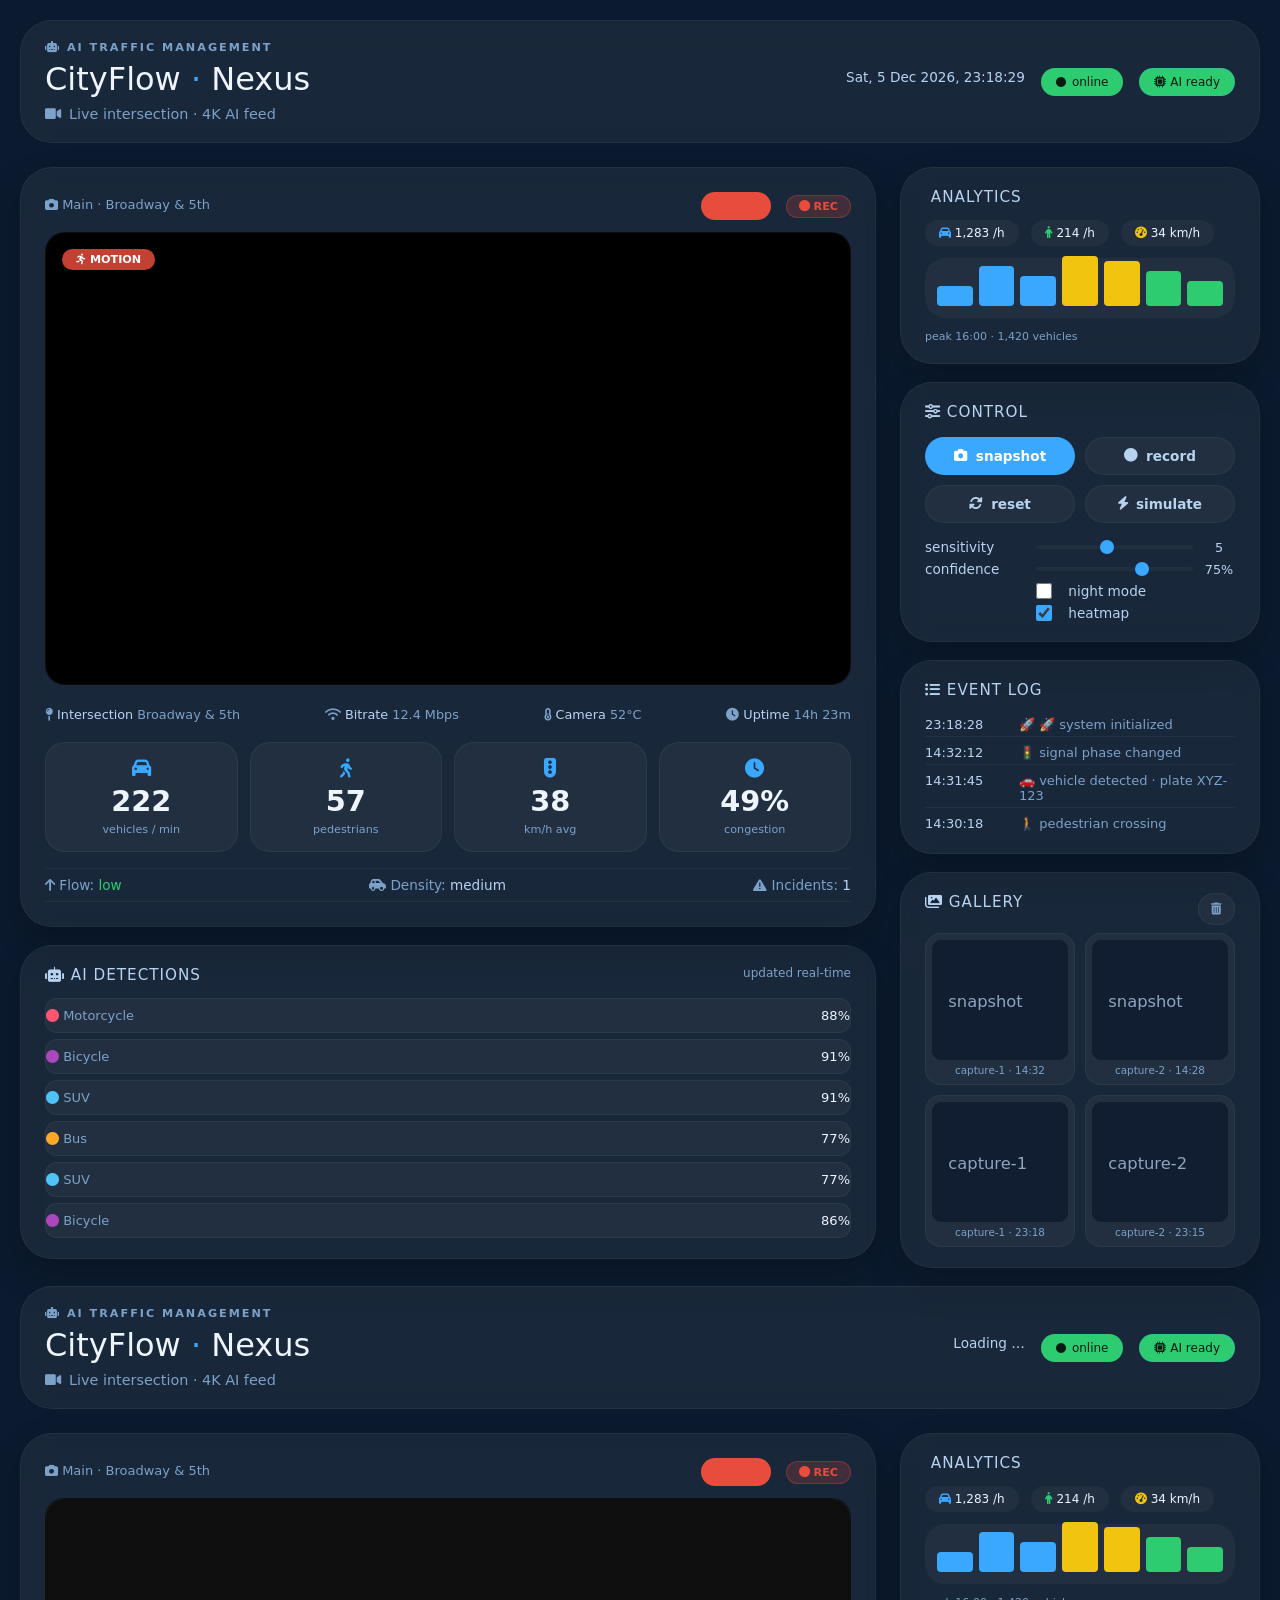
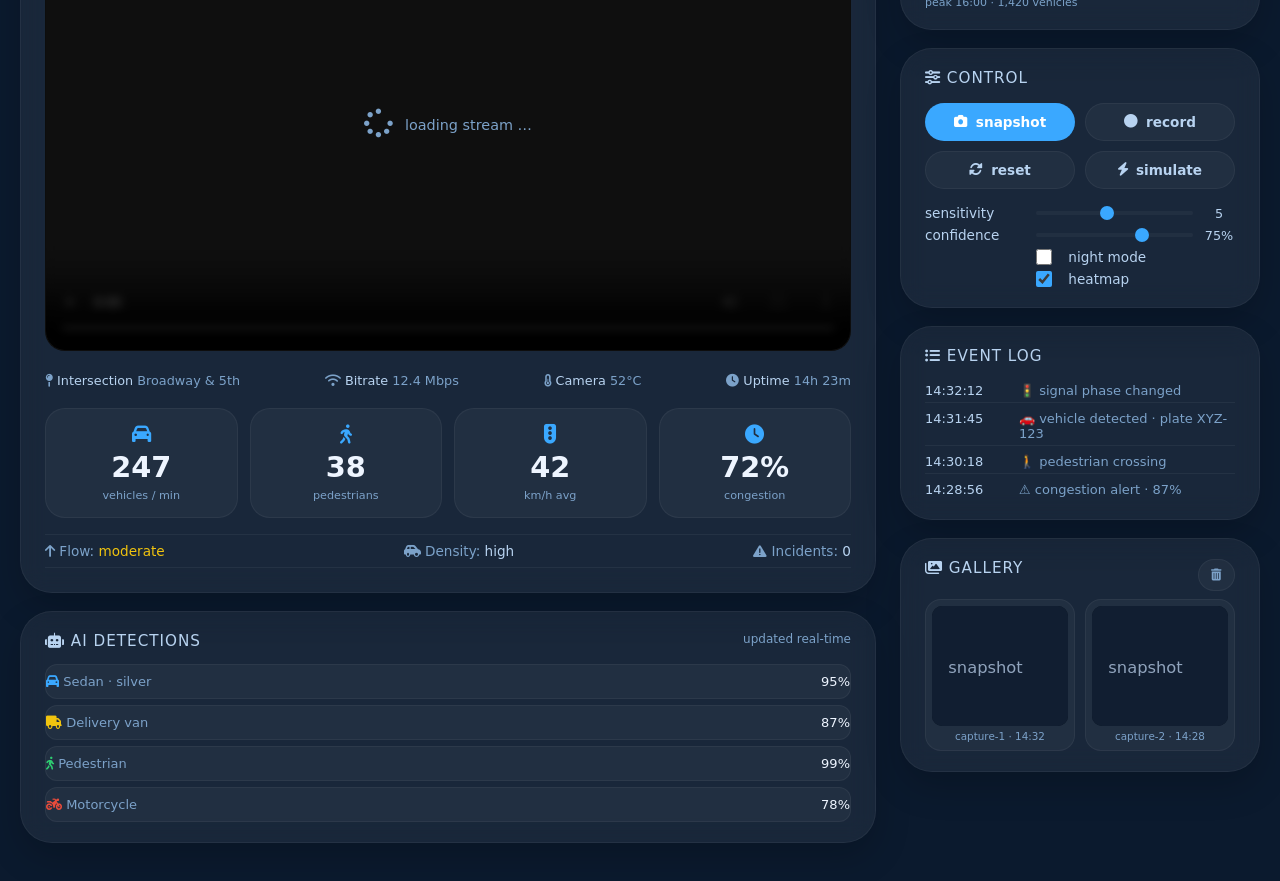
==== commit e15ba194: "Update index.html" ====
--- a/index.html
+++ b/index.html
@@ -1,902 +1,3 @@
-<!DOCTYPE html>
-<html lang="en">
-<head>
-  <meta charset="UTF-8" />
-  <meta name="viewport" content="width=device-width, initial-scale=1.0"/>
-  <title>AI Traffic · Smart City</title>
-  <!-- Font Awesome for icons -->
-  <link rel="stylesheet" href="https://cdnjs.cloudflare.com/ajax/libs/font-awesome/6.0.0-beta3/css/all.min.css" />
-  <style>
-    /* ── CSS Variables ── */
-    :root {
-      --bg-primary: #0b1a2e;
-      --bg-secondary: #122433;
-      --bg-card: rgba(255, 255, 255, 0.06);
-      --panel-light: rgba(255, 255, 255, 0.04);
-      --text-primary: #eef5ff;
-      --text-secondary: #b8d3f0;
-      --muted: #7ca2c9;
-      --blue: #3aa8ff;
-      --green: #2ecc71;
-      --yellow: #f1c40f;
-      --red: #e74c3c;
-      --border: rgba(255, 255, 255, 0.05);
-    }
-
-    * {
-      margin: 0;
-      padding: 0;
-      box-sizing: border-box;
-      font-family: 'Segoe UI', system-ui, -apple-system, sans-serif;
-    }
-
-    body {
-      background: var(--bg-primary);
-      min-height: 100vh;
-      padding: 20px;
-    }
-
-    .app {
-      max-width: 1400px;
-      margin: 0 auto;
-      color: var(--text-primary);
-    }
-
-    /* ── HEADER ── */
-    .header {
-      display: flex;
-      justify-content: space-between;
-      align-items: center;
-      flex-wrap: wrap;
-      gap: 16px;
-      padding: 20px 24px;
-      background: var(--bg-card);
-      backdrop-filter: blur(12px);
-      border-radius: 32px;
-      border: 1px solid var(--border);
-      margin-bottom: 24px;
-    }
-    .eyebrow {
-      font-size: 0.7rem;
-      text-transform: uppercase;
-      letter-spacing: 2px;
-      color: var(--muted);
-    }
-    .header h1 {
-      font-weight: 500;
-      font-size: 2rem;
-      color: var(--text-primary);
-    }
-    .subtitle {
-      color: var(--muted);
-      font-size: 0.9rem;
-    }
-    .header-right {
-      display: flex;
-      align-items: center;
-      gap: 16px;
-      flex-wrap: wrap;
-    }
-    .datetime {
-      color: var(--text-secondary);
-      font-size: 0.85rem;
-    }
-    .status {
-      padding: 6px 14px;
-      border-radius: 40px;
-      font-size: 0.75rem;
-      font-weight: 500;
-      background: rgba(46, 204, 113, 0.15);
-      color: var(--green);
-      border: 1px solid rgba(46, 204, 113, 0.2);
-    }
-    .ai-status {
-      padding: 6px 14px;
-      border-radius: 40px;
-      font-size: 0.75rem;
-      font-weight: 500;
-      background: rgba(58, 168, 255, 0.15);
-      color: var(--blue);
-      border: 1px solid rgba(58, 168, 255, 0.2);
-    }
-
-    /* ── DASHBOARD ── */
-    .dashboard {
-      display: grid;
-      grid-template-columns: 1fr 360px;
-      gap: 24px;
-    }
-    @media (max-width: 1024px) {
-      .dashboard {
-        grid-template-columns: 1fr;
-      }
-    }
-
-    /* ── CAMERA CARD ── */
-    .camera-card {
-      background: var(--bg-card);
-      backdrop-filter: blur(12px);
-      border-radius: 32px;
-      padding: 24px;
-      border: 1px solid var(--border);
-      margin-bottom: 18px;
-    }
-    .camera-card h2 {
-      font-weight: 400;
-      font-size: 1.1rem;
-      color: var(--text-secondary);
-    }
-    .live-dot {
-      color: var(--red);
-      font-size: 0.75rem;
-      font-weight: 600;
-      animation: blink 1s infinite;
-    }
-    .recording-badge {
-      background: rgba(231, 76, 60, 0.2);
-      color: var(--red);
-      padding: 4px 12px;
-      border-radius: 40px;
-      font-size: 0.7rem;
-      font-weight: 600;
-      border: 1px solid rgba(231, 76, 60, 0.3);
-    }
-    @keyframes blink {
-      0%, 100% { opacity: 1; }
-      50% { opacity: 0.3; }
-    }
-
-    .video-wrapper {
-      position: relative;
-      width: 100%;
-      aspect-ratio: 16 / 9;
-      background: #000;
-      border-radius: 20px;
-      overflow: hidden;
-      margin: 12px 0;
-      border: 1px solid var(--border);
-    }
-    .video-wrapper video {
-      width: 100%;
-      height: 100%;
-      object-fit: cover;
-      display: block;
-    }
-    .video-wrapper canvas {
-      position: absolute;
-      top: 0;
-      left: 0;
-      width: 100%;
-      height: 100%;
-      pointer-events: none;
-    }
-    .loading {
-      position: absolute;
-      top: 0;
-      left: 0;
-      width: 100%;
-      height: 100%;
-      display: flex;
-      align-items: center;
-      justify-content: center;
-      background: rgba(0, 0, 0, 0.7);
-      color: var(--muted);
-      font-size: 0.9rem;
-      backdrop-filter: blur(4px);
-    }
-    .motion-indicator {
-      position: absolute;
-      top: 16px;
-      left: 16px;
-      background: rgba(231, 76, 60, 0.85);
-      padding: 4px 14px;
-      border-radius: 40px;
-      font-size: 0.7rem;
-      font-weight: 600;
-      color: white;
-      display: none;
-      backdrop-filter: blur(4px);
-    }
-
-    .camera-info {
-      display: flex;
-      flex-wrap: wrap;
-      gap: 16px;
-      font-size: 0.8rem;
-      color: var(--muted);
-      padding: 8px 0 4px;
-    }
-    .camera-info strong {
-      color: var(--text-secondary);
-      font-weight: 500;
-    }
-
-    /* ── METRICS ── */
-    .metric-grid {
-      display: grid;
-      grid-template-columns: repeat(4, 1fr);
-      gap: 12px;
-      margin: 16px 0;
-    }
-    @media (max-width: 600px) {
-      .metric-grid {
-        grid-template-columns: repeat(2, 1fr);
-      }
-    }
-    .metric {
-      background: var(--panel-light);
-      border-radius: 20px;
-      padding: 14px 16px;
-      text-align: center;
-      border: 1px solid var(--border);
-    }
-    .metric .metric-icon {
-      display: inline-block;
-      font-size: 1.2rem;
-      color: var(--blue);
-      margin-bottom: 4px;
-    }
-    .metric strong {
-      display: block;
-      font-size: 1.8rem;
-      font-weight: 600;
-      color: var(--text-primary);
-    }
-    .metric small {
-      font-size: 0.7rem;
-      color: var(--muted);
-    }
-
-    .traffic-summary {
-      display: flex;
-      gap: 20px;
-      flex-wrap: wrap;
-      font-size: 0.85rem;
-      color: var(--muted);
-      padding: 8px 0;
-    }
-    .traffic-summary strong {
-      color: var(--text-secondary);
-      font-weight: 500;
-    }
-
-    /* ── PANELS ── */
-    .panel {
-      background: var(--bg-card);
-      backdrop-filter: blur(12px);
-      border-radius: 32px;
-      padding: 20px 24px;
-      border: 1px solid var(--border);
-      margin-bottom: 18px;
-    }
-    .panel h3 {
-      font-weight: 400;
-      font-size: 0.95rem;
-      color: var(--text-secondary);
-      margin-bottom: 14px;
-    }
-
-    /* ── DETECTION LIST ── */
-    .detection-list {
-      list-style: none;
-      display: flex;
-      flex-direction: column;
-      gap: 6px;
-    }
-    .detection-list li {
-      display: flex;
-      justify-content: space-between;
-      padding: 6px 12px;
-      background: var(--panel-light);
-      border-radius: 12px;
-      font-size: 0.85rem;
-      color: var(--text-secondary);
-      border: 1px solid var(--border);
-    }
-    .detection-list li span:last-child {
-      color: var(--text-primary);
-      font-weight: 500;
-    }
-
-    /* ── ANALYTICS ── */
-    .analytics-card {
-      background: var(--bg-card);
-      backdrop-filter: blur(12px);
-      border-radius: 32px;
-      padding: 20px 24px;
-      border: 1px solid var(--border);
-      margin-bottom: 18px;
-    }
-    .analytics-card h3 {
-      font-weight: 400;
-      font-size: 0.95rem;
-      color: var(--text-secondary);
-      margin-bottom: 14px;
-    }
-
-    /* ── CONTROLS ── */
-    .button-grid {
-      display: grid;
-      grid-template-columns: 1fr 1fr;
-      gap: 10px;
-      margin-bottom: 16px;
-    }
-    .button-grid button {
-      padding: 10px 16px;
-      border: none;
-      border-radius: 60px;
-      font-weight: 600;
-      font-size: 0.85rem;
-      cursor: pointer;
-      transition: 0.2s;
-      display: flex;
-      align-items: center;
-      justify-content: center;
-      gap: 8px;
-      background: var(--panel-light);
-      color: var(--text-secondary);
-      border: 1px solid var(--border);
-    }
-    .button-grid button:hover {
-      transform: translateY(-2px);
-      background: rgba(255, 255, 255, 0.1);
-    }
-    .button-grid .primary {
-      background: var(--blue);
-      color: white;
-      border: none;
-    }
-    .button-grid .primary:hover {
-      background: #2d9cdb;
-    }
-
-    .settings-grid {
-      display: grid;
-      grid-template-columns: 1fr 2fr;
-      gap: 6px 12px;
-      align-items: center;
-      font-size: 0.85rem;
-      color: var(--muted);
-    }
-    .settings-grid label {
-      color: var(--text-secondary);
-    }
-    .range-control {
-      display: flex;
-      align-items: center;
-      gap: 10px;
-    }
-    .range-control input[type="range"] {
-      flex: 1;
-      -webkit-appearance: none;
-      background: var(--panel-light);
-      height: 4px;
-      border-radius: 4px;
-      outline: none;
-    }
-    .range-control input[type="range"]::-webkit-slider-thumb {
-      -webkit-appearance: none;
-      width: 14px;
-      height: 14px;
-      border-radius: 50%;
-      background: var(--blue);
-      cursor: pointer;
-    }
-    .range-control span {
-      min-width: 32px;
-      text-align: center;
-      color: var(--text-secondary);
-      font-weight: 500;
-      font-size: 0.8rem;
-    }
-    .checkbox {
-      display: flex;
-      align-items: center;
-      gap: 8px;
-      cursor: pointer;
-    }
-    .checkbox input[type="checkbox"] {
-      accent-color: var(--blue);
-      width: 16px;
-      height: 16px;
-    }
-
-    /* ── EVENT LOG ── */
-    .event-log {
-      list-style: none;
-      display: flex;
-      flex-direction: column;
-      gap: 4px;
-      max-height: 120px;
-      overflow-y: auto;
-      font-size: 0.8rem;
-      color: var(--muted);
-    }
-    .event-log li {
-      padding: 4px 0;
-      border-bottom: 1px solid var(--border);
-      display: flex;
-      gap: 12px;
-    }
-    .event-log time {
-      color: var(--text-secondary);
-      font-weight: 500;
-      min-width: 70px;
-    }
-    .event-log::-webkit-scrollbar {
-      width: 4px;
-    }
-    .event-log::-webkit-scrollbar-track {
-      background: transparent;
-    }
-    .event-log::-webkit-scrollbar-thumb {
-      background: var(--border);
-      border-radius: 4px;
-    }
-
-    /* ── GALLERY ── */
-    .gallery-grid {
-      display: grid;
-      grid-template-columns: repeat(auto-fill, minmax(100px, 1fr));
-      gap: 10px;
-      margin-top: 8px;
-    }
-    .file-card {
-      background: var(--panel-light);
-      border-radius: 16px;
-      overflow: hidden;
-      border: 1px solid var(--border);
-      text-align: center;
-      padding: 6px;
-    }
-    .file-card img {
-      width: 100%;
-      aspect-ratio: 1;
-      object-fit: cover;
-      border-radius: 10px;
-      background: #0a1520;
-    }
-    .file-card p {
-      font-size: 0.65rem;
-      color: var(--muted);
-      padding: 4px 0 2px;
-    }
-    .small-button {
-      background: var(--panel-light);
-      border: 1px solid var(--border);
-      color: var(--muted);
-      padding: 4px 12px;
-      border-radius: 40px;
-      cursor: pointer;
-      font-size: 0.75rem;
-      transition: 0.2s;
-    }
-    .small-button:hover {
-      background: rgba(231, 76, 60, 0.2);
-      color: var(--red);
-    }
-
-    /* ── RESPONSIVE ── */
-    @media (max-width: 768px) {
-      .header {
-        flex-direction: column;
-        align-items: stretch;
-      }
-      .header-right {
-        justify-content: flex-start;
-      }
-      .dashboard {
-        grid-template-columns: 1fr;
-      }
-      .button-grid {
-        grid-template-columns: 1fr 1fr;
-      }
-      .settings-grid {
-        grid-template-columns: 1fr;
-      }
-    }
-  </style>
-</head>
-<body>
-<div class="app" id="app">
-  <!-- HEADER -->
-  <header class="header">
-    <div>
-      <p class="eyebrow"><i class="fas fa-robot"></i> AI TRAFFIC MANAGEMENT</p>
-      <h1>CityFlow <span style="color:var(--blue);">·</span> Nexus</h1>
-      <p class="subtitle"><i class="fas fa-video" style="margin-right:8px;"></i>Live intersection · 4K AI feed</p>
-    </div>
-    <div class="header-right">
-      <div class="datetime" id="liveDateTime">Loading …</div>
-      <span class="status online" id="globalStatus"><i class="fas fa-circle" style="font-size:10px;margin-right:6px;"></i>online</span>
-      <span class="ai-status ready" id="aiStatus"><i class="fas fa-microchip"></i> AI ready</span>
-    </div>
-  </header>
-
-  <!-- DASHBOARD GRID -->
-  <div class="dashboard">
-    <!-- LEFT COLUMN: CAMERA + METRICS -->
-    <section>
-      <div class="camera-card">
-        <div style="display:flex;justify-content:space-between;align-items:center;flex-wrap:wrap;gap:8px;">
-          <div>
-            <h2 id="cameraName"><i class="fas fa-camera"></i> Main · Broadway & 5th</h2>
-          </div>
-          <div>
-            <span class="live-dot"><i class="fas fa-circle" style="font-size:10px;margin-right:6px;"></i>LIVE</span>
-            <span class="recording-badge" id="recBadge" style="display:inline-block;position:static;margin-left:10px;animation:blink 1s infinite;"><i class="fas fa-circle"></i> REC</span>
-          </div>
-        </div>
-        
-        <!-- ── VIDEO PLAYER ── -->
-        <div class="video-wrapper" id="videoWrapper">
-          <video id="cctvFeed" controls playsinline>
-            <source src="https://www.image2url.com/r2/default/videos/1786680007670-d609895f-eb5f-4b3f-98e6-176a8727c086.mp4" type="video/mp4">
-            Your browser does not support the video tag.
-          </video>
-          <canvas id="overlayCanvas"></canvas>
-          <div class="loading" id="loadingOverlay"><i class="fas fa-spinner fa-pulse fa-2x"></i> <span style="margin-left:12px;">loading stream …</span></div>
-          <div class="motion-indicator" id="motionIndicator"><i class="fas fa-running"></i> MOTION</div>
-        </div>
-
-        <!-- camera info row -->
-        <div class="camera-info">
-          <span><i class="fas fa-map-pin"></i> <strong>Intersection</strong> Broadway & 5th</span>
-          <span><i class="fas fa-wifi"></i> <strong>Bitrate</strong> 12.4 Mbps</span>
-          <span><i class="fas fa-thermometer-half"></i> <strong>Camera</strong> 52°C</span>
-          <span><i class="fas fa-clock"></i> <strong>Uptime</strong> 14h 23m</span>
-        </div>
-
-        <!-- METRICS GRID -->
-        <div class="metric-grid">
-          <div class="metric"><span class="metric-icon"><i class="fas fa-car"></i></span><strong id="vehicleCount">247</strong><small>vehicles / min</small></div>
-          <div class="metric"><span class="metric-icon"><i class="fas fa-person-walking"></i></span><strong id="pedestrianCount">38</strong><small>pedestrians</small></div>
-          <div class="metric"><span class="metric-icon"><i class="fas fa-traffic-light"></i></span><strong id="avgSpeed">42</strong><small>km/h avg</small></div>
-          <div class="metric"><span class="metric-icon"><i class="fas fa-clock"></i></span><strong id="congestionLevel">72%</strong><small>congestion</small></div>
-        </div>
-
-        <!-- traffic summary -->
-        <div class="traffic-summary">
-          <span><i class="fas fa-arrow-up"></i> Flow: <strong class="medium" id="flowLabel">moderate</strong></span>
-          <span><i class="fas fa-car-side"></i> Density: <strong id="densityLabel">high</strong></span>
-          <span><i class="fas fa-exclamation-triangle"></i> Incidents: <strong id="incidentCount">0</strong></span>
-        </div>
-      </div>
-
-      <!-- detection list -->
-      <div class="panel" style="margin-top:18px;">
-        <div style="display:flex;justify-content:space-between;">
-          <h3><i class="fas fa-robot"></i> AI DETECTIONS</h3>
-          <span style="color:var(--muted);font-size:12px;">updated real-time</span>
-        </div>
-        <ul id="scanResults" class="detection-list">
-          <li><span><i class="fas fa-car" style="color:var(--blue);"></i> Sedan · silver</span><span>95%</span></li>
-          <li><span><i class="fas fa-truck" style="color:var(--yellow);"></i> Delivery van</span><span>87%</span></li>
-          <li><span><i class="fas fa-person-walking" style="color:var(--green);"></i> Pedestrian</span><span>99%</span></li>
-          <li><span><i class="fas fa-motorcycle" style="color:var(--red);"></i> Motorcycle</span><span>78%</span></li>
-        </ul>
-        <div class="empty" id="emptyDetection" style="display:none;">no objects detected</div>
-      </div>
-    </section>
-
-    <!-- RIGHT COLUMN: ANALYTICS + CONTROLS + GALLERY -->
-    <aside>
-      <div class="analytics-card">
-        <h3><i class="fas fa-chart-simple"></i> ANALYTICS</h3>
-        <div style="display:flex;gap:12px;flex-wrap:wrap;margin:12px 0;">
-          <span style="background:var(--panel-light);padding:6px 14px;border-radius:30px;font-size:12px;"><i class="fas fa-car" style="color:var(--blue);"></i> 1,283 /h</span>
-          <span style="background:var(--panel-light);padding:6px 14px;border-radius:30px;font-size:12px;"><i class="fas fa-person" style="color:var(--green);"></i> 214 /h</span>
-          <span style="background:var(--panel-light);padding:6px 14px;border-radius:30px;font-size:12px;"><i class="fas fa-tachometer-alt" style="color:var(--yellow);"></i> 34 km/h</span>
-        </div>
-        <!-- dummy mini chart representation (graphic) -->
-        <div style="background:var(--panel-light);border-radius:20px;padding:12px;margin:12px 0;display:flex;align-items:flex-end;height:60px;gap:6px;">
-          <div style="flex:1;height:20px;background:var(--blue);border-radius:4px;"></div>
-          <div style="flex:1;height:40px;background:var(--blue);border-radius:4px;"></div>
-          <div style="flex:1;height:30px;background:var(--blue);border-radius:4px;"></div>
-          <div style="flex:1;height:50px;background:var(--yellow);border-radius:4px;"></div>
-          <div style="flex:1;height:45px;background:var(--yellow);border-radius:4px;"></div>
-          <div style="flex:1;height:35px;background:var(--green);border-radius:4px;"></div>
-          <div style="flex:1;height:25px;background:var(--green);border-radius:4px;"></div>
-        </div>
-        <div style="color:var(--muted);font-size:11px;">peak 16:00 · 1,420 vehicles</div>
-      </div>
-
-      <!-- control panel -->
-      <div class="panel">
-        <h3><i class="fas fa-sliders-h"></i> CONTROL</h3>
-        <div class="button-grid">
-          <button class="primary" id="snapshotBtn"><i class="fas fa-camera"></i> snapshot</button>
-          <button id="toggleRecBtn"><i class="fas fa-circle"></i> record</button>
-          <button id="resetBtn"><i class="fas fa-sync-alt"></i> reset</button>
-          <button id="simulateBtn"><i class="fas fa-bolt"></i> simulate</button>
-        </div>
-        <div class="settings-grid">
-          <label for="sensitivity">sensitivity</label>
-          <div class="range-control">
-            <input type="range" id="sensitivity" min="1" max="10" value="5">
-            <span id="sensVal">5</span>
-          </div>
-          <label for="detectionThreshold">confidence</label>
-          <div class="range-control">
-            <input type="range" id="detectionThreshold" min="30" max="95" value="75">
-            <span id="thrVal">75%</span>
-          </div>
-          <label class="checkbox"><input type="checkbox" id="nightMode"> night mode</label>
-          <label class="checkbox"><input type="checkbox" id="heatmapToggle" checked> heatmap</label>
-        </div>
-      </div>
-
-      <!-- EVENT LOG -->
-      <div class="panel">
-        <h3><i class="fas fa-list-ul"></i> EVENT LOG</h3>
-        <ul class="event-log" id="eventLog">
-          <li><time>14:32:12</time> 🚦 signal phase changed</li>
-          <li><time>14:31:45</time> 🚗 vehicle detected · plate XYZ-123</li>
-          <li><time>14:30:18</time> 🚶 pedestrian crossing</li>
-          <li><time>14:28:56</time> ⚠️ congestion alert · 87%</li>
-        </ul>
-      </div>
-
-      <!-- GALLERY -->
-      <div class="panel" style="margin-top:18px;">
-        <div style="display:flex;justify-content:space-between;">
-          <h3><i class="fas fa-images"></i> GALLERY</h3>
-          <button class="small-button" id="clearGalleryBtn"><i class="fas fa-trash-alt"></i></button>
-        </div>
-        <div class="gallery-grid" id="galleryGrid">
-          <!-- dynamically filled -->
-          <div class="file-card"><img src="data:image/svg+xml,%3Csvg xmlns='http://www.w3.org/2000/svg' width='100' height='100'%3E%3Crect fill='%23111e31' width='100' height='100'/%3E%3Ctext x='12' y='55' fill='%2391a4bd' font-size='12' font-family='sans'%3Esnapshot%3C/text%3E%3C/svg%3E" alt="placeholder"><p>capture-1 · 14:32</p></div>
-          <div class="file-card"><img src="data:image/svg+xml,%3Csvg xmlns='http://www.w3.org/2000/svg' width='100' height='100'%3E%3Crect fill='%23111e31' width='100' height='100'/%3E%3Ctext x='12' y='55' fill='%2391a4bd' font-size='12' font-family='sans'%3Esnapshot%3C/text%3E%3C/svg%3E" alt="placeholder"><p>capture-2 · 14:28</p></div>
-        </div>
-      </div>
-    </aside>
-  </div>
-</div>
-
-<!-- JavaScript -->
-<script>
-  (function() {
-    'use strict';
-
-    // ─── DOM REFS ───
-    const video = document.getElementById('cctvFeed');
-    const loadingOverlay = document.getElementById('loadingOverlay');
-    const motionIndicator = document.getElementById('motionIndicator');
-    const liveDateTime = document.getElementById('liveDateTime');
-    const snapshotBtn = document.getElementById('snapshotBtn');
-    const toggleRecBtn = document.getElementById('toggleRecBtn');
-    const resetBtn = document.getElementById('resetBtn');
-    const simulateBtn = document.getElementById('simulateBtn');
-    const sensitivity = document.getElementById('sensitivity');
-    const sensVal = document.getElementById('sensVal');
-    const detectionThreshold = document.getElementById('detectionThreshold');
-    const thrVal = document.getElementById('thrVal');
-    const nightMode = document.getElementById('nightMode');
-    const heatmapToggle = document.getElementById('heatmapToggle');
-    const recBadge = document.getElementById('recBadge');
-    const clearGalleryBtn = document.getElementById('clearGalleryBtn');
-    const galleryGrid = document.getElementById('galleryGrid');
-    const eventLog = document.getElementById('eventLog');
-    const scanResults = document.getElementById('scanResults');
-
-    // ─── VIDEO PLAYER LOGIC ───
-    let isRecording = false;
-    let snapshotCount = 0;
-
-    // Hide loading when video can play
-    video.addEventListener('canplay', function() {
-      loadingOverlay.style.display = 'none';
-    });
-
-    video.addEventListener('error', function() {
-      loadingOverlay.innerHTML = '<i class="fas fa-exclamation-triangle" style="font-size:2rem;color:var(--red);"></i><span style="margin-left:12px;">Video unavailable</span>';
-    });
-
-    // ─── LIVE DATE/TIME ───
-    function updateDateTime() {
-      const now = new Date();
-      liveDateTime.textContent = now.toLocaleDateString('en-US', { 
-        weekday: 'short', 
-        month: 'short', 
-        day: 'numeric' 
-      }) + ' · ' + now.toLocaleTimeString('en-US', { 
-        hour12: false, 
-        hour: '2-digit', 
-        minute: '2-digit', 
-        second: '2-digit' 
-      });
-    }
-    updateDateTime();
-    setInterval(updateDateTime, 1000);
-
-    // ─── SNAPSHOT ───
-    snapshotBtn.addEventListener('click', function() {
-      if (!video.videoWidth) {
-        alert('Video not loaded yet.');
-        return;
-      }
-      const canvas = document.createElement('canvas');
-      canvas.width = video.videoWidth;
-      canvas.height = video.videoHeight;
-      const ctx = canvas.getContext('2d');
-      ctx.drawImage(video, 0, 0, canvas.width, canvas.height);
-      
-      snapshotCount++;
-      const timestamp = new Date().toLocaleTimeString('en-US', { hour12: false, hour: '2-digit', minute: '2-digit' });
-      
-      const card = document.createElement('div');
-      card.className = 'file-card';
-      card.innerHTML = `<img src="${canvas.toDataURL('image/png')}" alt="snapshot"><p>capture-${snapshotCount} · ${timestamp}</p>`;
-      galleryGrid.appendChild(card);
-
-      // Add to event log
-      const li = document.createElement('li');
-      li.innerHTML = `<time>${timestamp}</time> 📸 snapshot taken`;
-      eventLog.prepend(li);
-      if (eventLog.children.length > 20) {
-        eventLog.removeChild(eventLog.lastChild);
-      }
-    });
-
-    // ─── RECORD TOGGLE ───
-    toggleRecBtn.addEventListener('click', function() {
-      isRecording = !isRecording;
-      if (isRecording) {
-        recBadge.style.display = 'inline-block';
-        toggleRecBtn.innerHTML = '<i class="fas fa-stop"></i> stop';
-        toggleRecBtn.style.background = 'rgba(231,76,60,0.3)';
-        toggleRecBtn.style.borderColor = 'var(--red)';
-        // Add to event log
-        const li = document.createElement('li');
-        li.innerHTML = `<time>${new Date().toLocaleTimeString('en-US', { hour12: false, hour: '2-digit', minute: '2-digit' })}</time> 🔴 recording started`;
-        eventLog.prepend(li);
-      } else {
-        recBadge.style.display = 'none';
-        toggleRecBtn.innerHTML = '<i class="fas fa-circle"></i> record';
-        toggleRecBtn.style.background = '';
-        toggleRecBtn.style.borderColor = '';
-        const li = document.createElement('li');
-        li.innerHTML = `<time>${new Date().toLocaleTimeString('en-US', { hour12: false, hour: '2-digit', minute: '2-digit' })}</time> ⏹️ recording stopped`;
-        eventLog.prepend(li);
-      }
-    });
-
-    // ─── RESET ───
-    resetBtn.addEventListener('click', function() {
-      if (confirm('Reset all data?')) {
-        galleryGrid.innerHTML = '';
-        snapshotCount = 0;
-        // Reset detection list to default
-        scanResults.innerHTML = `
-          <li><span><i class="fas fa-car" style="color:var(--blue);"></i> Sedan · silver</span><span>95%</span></li>
-          <li><span><i class="fas fa-truck" style="color:var(--yellow);"></i> Delivery van</span><span>87%</span></li>
-          <li><span><i class="fas fa-person-walking" style="color:var(--green);"></i> Pedestrian</span><span>99%</span></li>
-          <li><span><i class="fas fa-motorcycle" style="color:var(--red);"></i> Motorcycle</span><span>78%</span></li>
-        `;
-        const li = document.createElement('li');
-        li.innerHTML = `<time>${new Date().toLocaleTimeString('en-US', { hour12: false, hour: '2-digit', minute: '2-digit' })}</time> 🔄 system reset`;
-        eventLog.prepend(li);
-      }
-    });
-
-    // ─── SIMULATE ───
-    simulateBtn.addEventListener('click', function() {
-      const vehicles = ['Sedan', 'SUV', 'Truck', 'Motorcycle', 'Bus', 'Bicycle'];
-      const colors = ['silver', 'white', 'black', 'red', 'blue', 'green'];
-      const randomVehicle = vehicles[Math.floor(Math.random() * vehicles.length)];
-      const randomColor = colors[Math.floor(Math.random() * colors.length)];
-      const confidence = Math.floor(Math.random() * 30) + 65;
-      
-      // Add to detection list
-      const li = document.createElement('li');
-      const iconMap = {
-        'Sedan': 'car',
-        'SUV': 'car',
-        'Truck': 'truck',
-        'Motorcycle': 'motorcycle',
-        'Bus': 'bus',
-        'Bicycle': 'bicycle'
-      };
-      li.innerHTML = `<span><i class="fas fa-${iconMap[randomVehicle] || 'car'}" style="color:var(--blue);"></i> ${randomVehicle} · ${randomColor}</span><span>${confidence}%</span>`;
-      scanResults.prepend(li);
-      if (scanResults.children.length > 8) {
-        scanResults.removeChild(scanResults.lastChild);
-      }
-
-      // Update metrics
-      const vehicleCount = document.getElementById('vehicleCount');
-      const currentCount = parseInt(vehicleCount.textContent) || 247;
-      vehicleCount.textContent = currentCount + Math.floor(Math.random() * 10) - 3;
-
-      const congestion = document.getElementById('congestionLevel');
-      const currentCong = parseInt(congestion.textContent) || 72;
-      congestion.textContent = Math.min(95, Math.max(30, currentCong + Math.floor(Math.random() * 8) - 4)) + '%';
-
-      // Add to event log
-      const timestamp = new Date().toLocaleTimeString('en-US', { hour12: false, hour: '2-digit', minute: '2-digit' });
-      const li2 = document.createElement('li');
-      li2.innerHTML = `<time>${timestamp}</time> 🚗 ${randomVehicle} detected · ${randomColor}`;
-      eventLog.prepend(li2);
-      if (eventLog.children.length > 20) {
-        eventLog.removeChild(eventLog.lastChild);
-      }
-    });
-
-    // ─── RANGE SLIDERS ───
-    sensitivity.addEventListener('input', function() {
-      sensVal.textContent = this.value;
-    });
-    detectionThreshold.addEventListener('input', function() {
-      thrVal.textContent = this.value + '%';
-    });
-
-    // ─── NIGHT MODE ───
-    nightMode.addEventListener('change', function() {
-      const wrapper = document.getElementById('videoWrapper');
-      if (this.checked) {
-        wrapper.style.filter = 'brightness(0.5) contrast(1.3) saturate(0.5)';
-      } else {
-        wrapper.style.filter = 'none';
-      }
-    });
-
-    // ─── CLEAR GALLERY ───
-    clearGalleryBtn.addEventListener('click', function() {
-      if (confirm('Clear all gallery images?')) {
-        galleryGrid.innerHTML = '';
-        snapshotCount = 0;
-      }
-    });
-
-    // ─── HEATMAP TOGGLE ───
-    heatmapToggle.addEventListener('change', function() {
-      const canvas = document.getElementById('overlayCanvas');
-      if (this.checked) {
-        canvas.style.display = 'block';
-        // Draw a simple heatmap overlay
-        const ctx = canvas.getContext('2d');
-        canvas.width = canvas.parentElement.clientWidth;
-        canvas.height = canvas.parentElement.clientHeight;
-        const gradient = ctx.createRadialGradient(
-          canvas.width * 0.3, canvas.height * 0.4, 10,
-          canvas.width * 0.3, canvas.height * 0.4, canvas.width * 0.4
-        );
-        gradient.addColorStop(0, 'rgba(255, 0, 0, 0.15)');
-        gradient.addColorStop(0.5, 'rgba(255, 200, 0, 0.08)');
-        gradient.addColorStop(1, 'rgba(0, 0, 0, 0)');
-        ctx.fillStyle = gradient;
-        ctx.fillRect(0, 0, canvas.width, canvas.height);
-      } else {
-        canvas.style.display = 'none';
-      }
-    });
-
-    // ─── INIT ───
-    // Trigger initial heatmap render
-    setTimeout(() => {
-      if (heatmapToggle.checked) {
-        const canvas = document.getElementById('overlayCanvas');
-        const ctx = canvas.getContext('2d');
-        const rect = canvas.parentElement.getBoundingClientRect();
-        canvas.width = rect.width || 800;
-        canvas.height = rect.height || 450;
-        const gradient = ctx.createRadialGradient(
-          canvas.width * 0.3, canvas.height * 0.4, 10,
-          canvas.width * 0.3, canvas.height * 0.4, canvas.width * 0.4
-        );
-        gradient.addColorStop(0, 'rgba(255, 0, 0, 0.15)');
-        gradient.addColorStop(0.5, 'rgba(255, 200, 0, 0.08)');
-        gradient.addColorStop(1, 'rgba(0, 0, 0, 0)');
-        ctx.fillStyle = gradient;
-        ctx.fillRect(0, 0, canvas.width, canvas.height);
-      }
-    }, 500);
-
-    console.log('CityFlow · Nexus AI Traffic Management System loaded.');
-  })();
-</script>
-</body>
-</html>
 <!DOCTYPE html>
 <html lang="en">
 <head>
@@ -1067,3 +168,905 @@
 <script src="app.js"></script>
 </body>
 </html>
+
+
+<!DOCTYPE html>
+<html lang="en">
+<head>
+  <meta charset="UTF-8" />
+  <meta name="viewport" content="width=device-width, initial-scale=1.0"/>
+  <title>AI Traffic · Smart City</title>
+  <!-- Font Awesome for icons -->
+  <link rel="stylesheet" href="https://cdnjs.cloudflare.com/ajax/libs/font-awesome/6.0.0-beta3/css/all.min.css" />
+  <style>
+    /* ── CSS Variables ── */
+    :root {
+      --bg-primary: #0b1a2e;
+      --bg-secondary: #122433;
+      --bg-card: rgba(255, 255, 255, 0.06);
+      --panel-light: rgba(255, 255, 255, 0.04);
+      --text-primary: #eef5ff;
+      --text-secondary: #b8d3f0;
+      --muted: #7ca2c9;
+      --blue: #3aa8ff;
+      --green: #2ecc71;
+      --yellow: #f1c40f;
+      --red: #e74c3c;
+      --border: rgba(255, 255, 255, 0.05);
+    }
+
+    * {
+      margin: 0;
+      padding: 0;
+      box-sizing: border-box;
+      font-family: 'Segoe UI', system-ui, -apple-system, sans-serif;
+    }
+
+    body {
+      background: var(--bg-primary);
+      min-height: 100vh;
+      padding: 20px;
+    }
+
+    .app {
+      max-width: 1400px;
+      margin: 0 auto;
+      color: var(--text-primary);
+    }
+
+    /* ── HEADER ── */
+    .header {
+      display: flex;
+      justify-content: space-between;
+      align-items: center;
+      flex-wrap: wrap;
+      gap: 16px;
+      padding: 20px 24px;
+      background: var(--bg-card);
+      backdrop-filter: blur(12px);
+      border-radius: 32px;
+      border: 1px solid var(--border);
+      margin-bottom: 24px;
+    }
+    .eyebrow {
+      font-size: 0.7rem;
+      text-transform: uppercase;
+      letter-spacing: 2px;
+      color: var(--muted);
+    }
+    .header h1 {
+      font-weight: 500;
+      font-size: 2rem;
+      color: var(--text-primary);
+    }
+    .subtitle {
+      color: var(--muted);
+      font-size: 0.9rem;
+    }
+    .header-right {
+      display: flex;
+      align-items: center;
+      gap: 16px;
+      flex-wrap: wrap;
+    }
+    .datetime {
+      color: var(--text-secondary);
+      font-size: 0.85rem;
+    }
+    .status {
+      padding: 6px 14px;
+      border-radius: 40px;
+      font-size: 0.75rem;
+      font-weight: 500;
+      background: rgba(46, 204, 113, 0.15);
+      color: var(--green);
+      border: 1px solid rgba(46, 204, 113, 0.2);
+    }
+    .ai-status {
+      padding: 6px 14px;
+      border-radius: 40px;
+      font-size: 0.75rem;
+      font-weight: 500;
+      background: rgba(58, 168, 255, 0.15);
+      color: var(--blue);
+      border: 1px solid rgba(58, 168, 255, 0.2);
+    }
+
+    /* ── DASHBOARD ── */
+    .dashboard {
+      display: grid;
+      grid-template-columns: 1fr 360px;
+      gap: 24px;
+    }
+    @media (max-width: 1024px) {
+      .dashboard {
+        grid-template-columns: 1fr;
+      }
+    }
+
+    /* ── CAMERA CARD ── */
+    .camera-card {
+      background: var(--bg-card);
+      backdrop-filter: blur(12px);
+      border-radius: 32px;
+      padding: 24px;
+      border: 1px solid var(--border);
+      margin-bottom: 18px;
+    }
+    .camera-card h2 {
+      font-weight: 400;
+      font-size: 1.1rem;
+      color: var(--text-secondary);
+    }
+    .live-dot {
+      color: var(--red);
+      font-size: 0.75rem;
+      font-weight: 600;
+      animation: blink 1s infinite;
+    }
+    .recording-badge {
+      background: rgba(231, 76, 60, 0.2);
+      color: var(--red);
+      padding: 4px 12px;
+      border-radius: 40px;
+      font-size: 0.7rem;
+      font-weight: 600;
+      border: 1px solid rgba(231, 76, 60, 0.3);
+    }
+    @keyframes blink {
+      0%, 100% { opacity: 1; }
+      50% { opacity: 0.3; }
+    }
+
+    .video-wrapper {
+      position: relative;
+      width: 100%;
+      aspect-ratio: 16 / 9;
+      background: #000;
+      border-radius: 20px;
+      overflow: hidden;
+      margin: 12px 0;
+      border: 1px solid var(--border);
+    }
+    .video-wrapper video {
+      width: 100%;
+      height: 100%;
+      object-fit: cover;
+      display: block;
+    }
+    .video-wrapper canvas {
+      position: absolute;
+      top: 0;
+      left: 0;
+      width: 100%;
+      height: 100%;
+      pointer-events: none;
+    }
+    .loading {
+      position: absolute;
+      top: 0;
+      left: 0;
+      width: 100%;
+      height: 100%;
+      display: flex;
+      align-items: center;
+      justify-content: center;
+      background: rgba(0, 0, 0, 0.7);
+      color: var(--muted);
+      font-size: 0.9rem;
+      backdrop-filter: blur(4px);
+    }
+    .motion-indicator {
+      position: absolute;
+      top: 16px;
+      left: 16px;
+      background: rgba(231, 76, 60, 0.85);
+      padding: 4px 14px;
+      border-radius: 40px;
+      font-size: 0.7rem;
+      font-weight: 600;
+      color: white;
+      display: none;
+      backdrop-filter: blur(4px);
+    }
+
+    .camera-info {
+      display: flex;
+      flex-wrap: wrap;
+      gap: 16px;
+      font-size: 0.8rem;
+      color: var(--muted);
+      padding: 8px 0 4px;
+    }
+    .camera-info strong {
+      color: var(--text-secondary);
+      font-weight: 500;
+    }
+
+    /* ── METRICS ── */
+    .metric-grid {
+      display: grid;
+      grid-template-columns: repeat(4, 1fr);
+      gap: 12px;
+      margin: 16px 0;
+    }
+    @media (max-width: 600px) {
+      .metric-grid {
+        grid-template-columns: repeat(2, 1fr);
+      }
+    }
+    .metric {
+      background: var(--panel-light);
+      border-radius: 20px;
+      padding: 14px 16px;
+      text-align: center;
+      border: 1px solid var(--border);
+    }
+    .metric .metric-icon {
+      display: inline-block;
+      font-size: 1.2rem;
+      color: var(--blue);
+      margin-bottom: 4px;
+    }
+    .metric strong {
+      display: block;
+      font-size: 1.8rem;
+      font-weight: 600;
+      color: var(--text-primary);
+    }
+    .metric small {
+      font-size: 0.7rem;
+      color: var(--muted);
+    }
+
+    .traffic-summary {
+      display: flex;
+      gap: 20px;
+      flex-wrap: wrap;
+      font-size: 0.85rem;
+      color: var(--muted);
+      padding: 8px 0;
+    }
+    .traffic-summary strong {
+      color: var(--text-secondary);
+      font-weight: 500;
+    }
+
+    /* ── PANELS ── */
+    .panel {
+      background: var(--bg-card);
+      backdrop-filter: blur(12px);
+      border-radius: 32px;
+      padding: 20px 24px;
+      border: 1px solid var(--border);
+      margin-bottom: 18px;
+    }
+    .panel h3 {
+      font-weight: 400;
+      font-size: 0.95rem;
+      color: var(--text-secondary);
+      margin-bottom: 14px;
+    }
+
+    /* ── DETECTION LIST ── */
+    .detection-list {
+      list-style: none;
+      display: flex;
+      flex-direction: column;
+      gap: 6px;
+    }
+    .detection-list li {
+      display: flex;
+      justify-content: space-between;
+      padding: 6px 12px;
+      background: var(--panel-light);
+      border-radius: 12px;
+      font-size: 0.85rem;
+      color: var(--text-secondary);
+      border: 1px solid var(--border);
+    }
+    .detection-list li span:last-child {
+      color: var(--text-primary);
+      font-weight: 500;
+    }
+
+    /* ── ANALYTICS ── */
+    .analytics-card {
+      background: var(--bg-card);
+      backdrop-filter: blur(12px);
+      border-radius: 32px;
+      padding: 20px 24px;
+      border: 1px solid var(--border);
+      margin-bottom: 18px;
+    }
+    .analytics-card h3 {
+      font-weight: 400;
+      font-size: 0.95rem;
+      color: var(--text-secondary);
+      margin-bottom: 14px;
+    }
+
+    /* ── CONTROLS ── */
+    .button-grid {
+      display: grid;
+      grid-template-columns: 1fr 1fr;
+      gap: 10px;
+      margin-bottom: 16px;
+    }
+    .button-grid button {
+      padding: 10px 16px;
+      border: none;
+      border-radius: 60px;
+      font-weight: 600;
+      font-size: 0.85rem;
+      cursor: pointer;
+      transition: 0.2s;
+      display: flex;
+      align-items: center;
+      justify-content: center;
+      gap: 8px;
+      background: var(--panel-light);
+      color: var(--text-secondary);
+      border: 1px solid var(--border);
+    }
+    .button-grid button:hover {
+      transform: translateY(-2px);
+      background: rgba(255, 255, 255, 0.1);
+    }
+    .button-grid .primary {
+      background: var(--blue);
+      color: white;
+      border: none;
+    }
+    .button-grid .primary:hover {
+      background: #2d9cdb;
+    }
+
+    .settings-grid {
+      display: grid;
+      grid-template-columns: 1fr 2fr;
+      gap: 6px 12px;
+      align-items: center;
+      font-size: 0.85rem;
+      color: var(--muted);
+    }
+    .settings-grid label {
+      color: var(--text-secondary);
+    }
+    .range-control {
+      display: flex;
+      align-items: center;
+      gap: 10px;
+    }
+    .range-control input[type="range"] {
+      flex: 1;
+      -webkit-appearance: none;
+      background: var(--panel-light);
+      height: 4px;
+      border-radius: 4px;
+      outline: none;
+    }
+    .range-control input[type="range"]::-webkit-slider-thumb {
+      -webkit-appearance: none;
+      width: 14px;
+      height: 14px;
+      border-radius: 50%;
+      background: var(--blue);
+      cursor: pointer;
+    }
+    .range-control span {
+      min-width: 32px;
+      text-align: center;
+      color: var(--text-secondary);
+      font-weight: 500;
+      font-size: 0.8rem;
+    }
+    .checkbox {
+      display: flex;
+      align-items: center;
+      gap: 8px;
+      cursor: pointer;
+    }
+    .checkbox input[type="checkbox"] {
+      accent-color: var(--blue);
+      width: 16px;
+      height: 16px;
+    }
+
+    /* ── EVENT LOG ── */
+    .event-log {
+      list-style: none;
+      display: flex;
+      flex-direction: column;
+      gap: 4px;
+      max-height: 120px;
+      overflow-y: auto;
+      font-size: 0.8rem;
+      color: var(--muted);
+    }
+    .event-log li {
+      padding: 4px 0;
+      border-bottom: 1px solid var(--border);
+      display: flex;
+      gap: 12px;
+    }
+    .event-log time {
+      color: var(--text-secondary);
+      font-weight: 500;
+      min-width: 70px;
+    }
+    .event-log::-webkit-scrollbar {
+      width: 4px;
+    }
+    .event-log::-webkit-scrollbar-track {
+      background: transparent;
+    }
+    .event-log::-webkit-scrollbar-thumb {
+      background: var(--border);
+      border-radius: 4px;
+    }
+
+    /* ── GALLERY ── */
+    .gallery-grid {
+      display: grid;
+      grid-template-columns: repeat(auto-fill, minmax(100px, 1fr));
+      gap: 10px;
+      margin-top: 8px;
+    }
+    .file-card {
+      background: var(--panel-light);
+      border-radius: 16px;
+      overflow: hidden;
+      border: 1px solid var(--border);
+      text-align: center;
+      padding: 6px;
+    }
+    .file-card img {
+      width: 100%;
+      aspect-ratio: 1;
+      object-fit: cover;
+      border-radius: 10px;
+      background: #0a1520;
+    }
+    .file-card p {
+      font-size: 0.65rem;
+      color: var(--muted);
+      padding: 4px 0 2px;
+    }
+    .small-button {
+      background: var(--panel-light);
+      border: 1px solid var(--border);
+      color: var(--muted);
+      padding: 4px 12px;
+      border-radius: 40px;
+      cursor: pointer;
+      font-size: 0.75rem;
+      transition: 0.2s;
+    }
+    .small-button:hover {
+      background: rgba(231, 76, 60, 0.2);
+      color: var(--red);
+    }
+
+    /* ── RESPONSIVE ── */
+    @media (max-width: 768px) {
+      .header {
+        flex-direction: column;
+        align-items: stretch;
+      }
+      .header-right {
+        justify-content: flex-start;
+      }
+      .dashboard {
+        grid-template-columns: 1fr;
+      }
+      .button-grid {
+        grid-template-columns: 1fr 1fr;
+      }
+      .settings-grid {
+        grid-template-columns: 1fr;
+      }
+    }
+  </style>
+</head>
+<body>
+<div class="app" id="app">
+  <!-- HEADER -->
+  <header class="header">
+    <div>
+      <p class="eyebrow"><i class="fas fa-robot"></i> AI TRAFFIC MANAGEMENT</p>
+      <h1>CityFlow <span style="color:var(--blue);">·</span> Nexus</h1>
+      <p class="subtitle"><i class="fas fa-video" style="margin-right:8px;"></i>Live intersection · 4K AI feed</p>
+    </div>
+    <div class="header-right">
+      <div class="datetime" id="liveDateTime">Loading …</div>
+      <span class="status online" id="globalStatus"><i class="fas fa-circle" style="font-size:10px;margin-right:6px;"></i>online</span>
+      <span class="ai-status ready" id="aiStatus"><i class="fas fa-microchip"></i> AI ready</span>
+    </div>
+  </header>
+
+  <!-- DASHBOARD GRID -->
+  <div class="dashboard">
+    <!-- LEFT COLUMN: CAMERA + METRICS -->
+    <section>
+      <div class="camera-card">
+        <div style="display:flex;justify-content:space-between;align-items:center;flex-wrap:wrap;gap:8px;">
+          <div>
+            <h2 id="cameraName"><i class="fas fa-camera"></i> Main · Broadway & 5th</h2>
+          </div>
+          <div>
+            <span class="live-dot"><i class="fas fa-circle" style="font-size:10px;margin-right:6px;"></i>LIVE</span>
+            <span class="recording-badge" id="recBadge" style="display:inline-block;position:static;margin-left:10px;animation:blink 1s infinite;"><i class="fas fa-circle"></i> REC</span>
+          </div>
+        </div>
+        
+        <!-- ── VIDEO PLAYER ── -->
+        <div class="video-wrapper" id="videoWrapper">
+          <video id="cctvFeed" controls playsinline>
+            <source src="https://www.image2url.com/r2/default/videos/1786680007670-d609895f-eb5f-4b3f-98e6-176a8727c086.mp4" type="video/mp4">
+            Your browser does not support the video tag.
+          </video>
+          <canvas id="overlayCanvas"></canvas>
+          <div class="loading" id="loadingOverlay"><i class="fas fa-spinner fa-pulse fa-2x"></i> <span style="margin-left:12px;">loading stream …</span></div>
+          <div class="motion-indicator" id="motionIndicator"><i class="fas fa-running"></i> MOTION</div>
+        </div>
+
+        <!-- camera info row -->
+        <div class="camera-info">
+          <span><i class="fas fa-map-pin"></i> <strong>Intersection</strong> Broadway & 5th</span>
+          <span><i class="fas fa-wifi"></i> <strong>Bitrate</strong> 12.4 Mbps</span>
+          <span><i class="fas fa-thermometer-half"></i> <strong>Camera</strong> 52°C</span>
+          <span><i class="fas fa-clock"></i> <strong>Uptime</strong> 14h 23m</span>
+        </div>
+
+        <!-- METRICS GRID -->
+        <div class="metric-grid">
+          <div class="metric"><span class="metric-icon"><i class="fas fa-car"></i></span><strong id="vehicleCount">247</strong><small>vehicles / min</small></div>
+          <div class="metric"><span class="metric-icon"><i class="fas fa-person-walking"></i></span><strong id="pedestrianCount">38</strong><small>pedestrians</small></div>
+          <div class="metric"><span class="metric-icon"><i class="fas fa-traffic-light"></i></span><strong id="avgSpeed">42</strong><small>km/h avg</small></div>
+          <div class="metric"><span class="metric-icon"><i class="fas fa-clock"></i></span><strong id="congestionLevel">72%</strong><small>congestion</small></div>
+        </div>
+
+        <!-- traffic summary -->
+        <div class="traffic-summary">
+          <span><i class="fas fa-arrow-up"></i> Flow: <strong class="medium" id="flowLabel">moderate</strong></span>
+          <span><i class="fas fa-car-side"></i> Density: <strong id="densityLabel">high</strong></span>
+          <span><i class="fas fa-exclamation-triangle"></i> Incidents: <strong id="incidentCount">0</strong></span>
+        </div>
+      </div>
+
+      <!-- detection list -->
+      <div class="panel" style="margin-top:18px;">
+        <div style="display:flex;justify-content:space-between;">
+          <h3><i class="fas fa-robot"></i> AI DETECTIONS</h3>
+          <span style="color:var(--muted);font-size:12px;">updated real-time</span>
+        </div>
+        <ul id="scanResults" class="detection-list">
+          <li><span><i class="fas fa-car" style="color:var(--blue);"></i> Sedan · silver</span><span>95%</span></li>
+          <li><span><i class="fas fa-truck" style="color:var(--yellow);"></i> Delivery van</span><span>87%</span></li>
+          <li><span><i class="fas fa-person-walking" style="color:var(--green);"></i> Pedestrian</span><span>99%</span></li>
+          <li><span><i class="fas fa-motorcycle" style="color:var(--red);"></i> Motorcycle</span><span>78%</span></li>
+        </ul>
+        <div class="empty" id="emptyDetection" style="display:none;">no objects detected</div>
+      </div>
+    </section>
+
+    <!-- RIGHT COLUMN: ANALYTICS + CONTROLS + GALLERY -->
+    <aside>
+      <div class="analytics-card">
+        <h3><i class="fas fa-chart-simple"></i> ANALYTICS</h3>
+        <div style="display:flex;gap:12px;flex-wrap:wrap;margin:12px 0;">
+          <span style="background:var(--panel-light);padding:6px 14px;border-radius:30px;font-size:12px;"><i class="fas fa-car" style="color:var(--blue);"></i> 1,283 /h</span>
+          <span style="background:var(--panel-light);padding:6px 14px;border-radius:30px;font-size:12px;"><i class="fas fa-person" style="color:var(--green);"></i> 214 /h</span>
+          <span style="background:var(--panel-light);padding:6px 14px;border-radius:30px;font-size:12px;"><i class="fas fa-tachometer-alt" style="color:var(--yellow);"></i> 34 km/h</span>
+        </div>
+        <!-- dummy mini chart representation (graphic) -->
+        <div style="background:var(--panel-light);border-radius:20px;padding:12px;margin:12px 0;display:flex;align-items:flex-end;height:60px;gap:6px;">
+          <div style="flex:1;height:20px;background:var(--blue);border-radius:4px;"></div>
+          <div style="flex:1;height:40px;background:var(--blue);border-radius:4px;"></div>
+          <div style="flex:1;height:30px;background:var(--blue);border-radius:4px;"></div>
+          <div style="flex:1;height:50px;background:var(--yellow);border-radius:4px;"></div>
+          <div style="flex:1;height:45px;background:var(--yellow);border-radius:4px;"></div>
+          <div style="flex:1;height:35px;background:var(--green);border-radius:4px;"></div>
+          <div style="flex:1;height:25px;background:var(--green);border-radius:4px;"></div>
+        </div>
+        <div style="color:var(--muted);font-size:11px;">peak 16:00 · 1,420 vehicles</div>
+      </div>
+
+      <!-- control panel -->
+      <div class="panel">
+        <h3><i class="fas fa-sliders-h"></i> CONTROL</h3>
+        <div class="button-grid">
+          <button class="primary" id="snapshotBtn"><i class="fas fa-camera"></i> snapshot</button>
+          <button id="toggleRecBtn"><i class="fas fa-circle"></i> record</button>
+          <button id="resetBtn"><i class="fas fa-sync-alt"></i> reset</button>
+          <button id="simulateBtn"><i class="fas fa-bolt"></i> simulate</button>
+        </div>
+        <div class="settings-grid">
+          <label for="sensitivity">sensitivity</label>
+          <div class="range-control">
+            <input type="range" id="sensitivity" min="1" max="10" value="5">
+            <span id="sensVal">5</span>
+          </div>
+          <label for="detectionThreshold">confidence</label>
+          <div class="range-control">
+            <input type="range" id="detectionThreshold" min="30" max="95" value="75">
+            <span id="thrVal">75%</span>
+          </div>
+          <label class="checkbox"><input type="checkbox" id="nightMode"> night mode</label>
+          <label class="checkbox"><input type="checkbox" id="heatmapToggle" checked> heatmap</label>
+        </div>
+      </div>
+
+      <!-- EVENT LOG -->
+      <div class="panel">
+        <h3><i class="fas fa-list-ul"></i> EVENT LOG</h3>
+        <ul class="event-log" id="eventLog">
+          <li><time>14:32:12</time> 🚦 signal phase changed</li>
+          <li><time>14:31:45</time> 🚗 vehicle detected · plate XYZ-123</li>
+          <li><time>14:30:18</time> 🚶 pedestrian crossing</li>
+          <li><time>14:28:56</time> ⚠️ congestion alert · 87%</li>
+        </ul>
+      </div>
+
+      <!-- GALLERY -->
+      <div class="panel" style="margin-top:18px;">
+        <div style="display:flex;justify-content:space-between;">
+          <h3><i class="fas fa-images"></i> GALLERY</h3>
+          <button class="small-button" id="clearGalleryBtn"><i class="fas fa-trash-alt"></i></button>
+        </div>
+        <div class="gallery-grid" id="galleryGrid">
+          <!-- dynamically filled -->
+          <div class="file-card"><img src="data:image/svg+xml,%3Csvg xmlns='http://www.w3.org/2000/svg' width='100' height='100'%3E%3Crect fill='%23111e31' width='100' height='100'/%3E%3Ctext x='12' y='55' fill='%2391a4bd' font-size='12' font-family='sans'%3Esnapshot%3C/text%3E%3C/svg%3E" alt="placeholder"><p>capture-1 · 14:32</p></div>
+          <div class="file-card"><img src="data:image/svg+xml,%3Csvg xmlns='http://www.w3.org/2000/svg' width='100' height='100'%3E%3Crect fill='%23111e31' width='100' height='100'/%3E%3Ctext x='12' y='55' fill='%2391a4bd' font-size='12' font-family='sans'%3Esnapshot%3C/text%3E%3C/svg%3E" alt="placeholder"><p>capture-2 · 14:28</p></div>
+        </div>
+      </div>
+    </aside>
+  </div>
+</div>
+
+<!-- JavaScript -->
+<script>
+  (function() {
+    'use strict';
+
+    // ─── DOM REFS ───
+    const video = document.getElementById('cctvFeed');
+    const loadingOverlay = document.getElementById('loadingOverlay');
+    const motionIndicator = document.getElementById('motionIndicator');
+    const liveDateTime = document.getElementById('liveDateTime');
+    const snapshotBtn = document.getElementById('snapshotBtn');
+    const toggleRecBtn = document.getElementById('toggleRecBtn');
+    const resetBtn = document.getElementById('resetBtn');
+    const simulateBtn = document.getElementById('simulateBtn');
+    const sensitivity = document.getElementById('sensitivity');
+    const sensVal = document.getElementById('sensVal');
+    const detectionThreshold = document.getElementById('detectionThreshold');
+    const thrVal = document.getElementById('thrVal');
+    const nightMode = document.getElementById('nightMode');
+    const heatmapToggle = document.getElementById('heatmapToggle');
+    const recBadge = document.getElementById('recBadge');
+    const clearGalleryBtn = document.getElementById('clearGalleryBtn');
+    const galleryGrid = document.getElementById('galleryGrid');
+    const eventLog = document.getElementById('eventLog');
+    const scanResults = document.getElementById('scanResults');
+
+    // ─── VIDEO PLAYER LOGIC ───
+    let isRecording = false;
+    let snapshotCount = 0;
+
+    // Hide loading when video can play
+    video.addEventListener('canplay', function() {
+      loadingOverlay.style.display = 'none';
+    });
+
+    video.addEventListener('error', function() {
+      loadingOverlay.innerHTML = '<i class="fas fa-exclamation-triangle" style="font-size:2rem;color:var(--red);"></i><span style="margin-left:12px;">Video unavailable</span>';
+    });
+
+    // ─── LIVE DATE/TIME ───
+    function updateDateTime() {
+      const now = new Date();
+      liveDateTime.textContent = now.toLocaleDateString('en-US', { 
+        weekday: 'short', 
+        month: 'short', 
+        day: 'numeric' 
+      }) + ' · ' + now.toLocaleTimeString('en-US', { 
+        hour12: false, 
+        hour: '2-digit', 
+        minute: '2-digit', 
+        second: '2-digit' 
+      });
+    }
+    updateDateTime();
+    setInterval(updateDateTime, 1000);
+
+    // ─── SNAPSHOT ───
+    snapshotBtn.addEventListener('click', function() {
+      if (!video.videoWidth) {
+        alert('Video not loaded yet.');
+        return;
+      }
+      const canvas = document.createElement('canvas');
+      canvas.width = video.videoWidth;
+      canvas.height = video.videoHeight;
+      const ctx = canvas.getContext('2d');
+      ctx.drawImage(video, 0, 0, canvas.width, canvas.height);
+      
+      snapshotCount++;
+      const timestamp = new Date().toLocaleTimeString('en-US', { hour12: false, hour: '2-digit', minute: '2-digit' });
+      
+      const card = document.createElement('div');
+      card.className = 'file-card';
+      card.innerHTML = `<img src="${canvas.toDataURL('image/png')}" alt="snapshot"><p>capture-${snapshotCount} · ${timestamp}</p>`;
+      galleryGrid.appendChild(card);
+
+      // Add to event log
+      const li = document.createElement('li');
+      li.innerHTML = `<time>${timestamp}</time> 📸 snapshot taken`;
+      eventLog.prepend(li);
+      if (eventLog.children.length > 20) {
+        eventLog.removeChild(eventLog.lastChild);
+      }
+    });
+
+    // ─── RECORD TOGGLE ───
+    toggleRecBtn.addEventListener('click', function() {
+      isRecording = !isRecording;
+      if (isRecording) {
+        recBadge.style.display = 'inline-block';
+        toggleRecBtn.innerHTML = '<i class="fas fa-stop"></i> stop';
+        toggleRecBtn.style.background = 'rgba(231,76,60,0.3)';
+        toggleRecBtn.style.borderColor = 'var(--red)';
+        // Add to event log
+        const li = document.createElement('li');
+        li.innerHTML = `<time>${new Date().toLocaleTimeString('en-US', { hour12: false, hour: '2-digit', minute: '2-digit' })}</time> 🔴 recording started`;
+        eventLog.prepend(li);
+      } else {
+        recBadge.style.display = 'none';
+        toggleRecBtn.innerHTML = '<i class="fas fa-circle"></i> record';
+        toggleRecBtn.style.background = '';
+        toggleRecBtn.style.borderColor = '';
+        const li = document.createElement('li');
+        li.innerHTML = `<time>${new Date().toLocaleTimeString('en-US', { hour12: false, hour: '2-digit', minute: '2-digit' })}</time> ⏹️ recording stopped`;
+        eventLog.prepend(li);
+      }
+    });
+
+    // ─── RESET ───
+    resetBtn.addEventListener('click', function() {
+      if (confirm('Reset all data?')) {
+        galleryGrid.innerHTML = '';
+        snapshotCount = 0;
+        // Reset detection list to default
+        scanResults.innerHTML = `
+          <li><span><i class="fas fa-car" style="color:var(--blue);"></i> Sedan · silver</span><span>95%</span></li>
+          <li><span><i class="fas fa-truck" style="color:var(--yellow);"></i> Delivery van</span><span>87%</span></li>
+          <li><span><i class="fas fa-person-walking" style="color:var(--green);"></i> Pedestrian</span><span>99%</span></li>
+          <li><span><i class="fas fa-motorcycle" style="color:var(--red);"></i> Motorcycle</span><span>78%</span></li>
+        `;
+        const li = document.createElement('li');
+        li.innerHTML = `<time>${new Date().toLocaleTimeString('en-US', { hour12: false, hour: '2-digit', minute: '2-digit' })}</time> 🔄 system reset`;
+        eventLog.prepend(li);
+      }
+    });
+
+    // ─── SIMULATE ───
+    simulateBtn.addEventListener('click', function() {
+      const vehicles = ['Sedan', 'SUV', 'Truck', 'Motorcycle', 'Bus', 'Bicycle'];
+      const colors = ['silver', 'white', 'black', 'red', 'blue', 'green'];
+      const randomVehicle = vehicles[Math.floor(Math.random() * vehicles.length)];
+      const randomColor = colors[Math.floor(Math.random() * colors.length)];
+      const confidence = Math.floor(Math.random() * 30) + 65;
+      
+      // Add to detection list
+      const li = document.createElement('li');
+      const iconMap = {
+        'Sedan': 'car',
+        'SUV': 'car',
+        'Truck': 'truck',
+        'Motorcycle': 'motorcycle',
+        'Bus': 'bus',
+        'Bicycle': 'bicycle'
+      };
+      li.innerHTML = `<span><i class="fas fa-${iconMap[randomVehicle] || 'car'}" style="color:var(--blue);"></i> ${randomVehicle} · ${randomColor}</span><span>${confidence}%</span>`;
+      scanResults.prepend(li);
+      if (scanResults.children.length > 8) {
+        scanResults.removeChild(scanResults.lastChild);
+      }
+
+      // Update metrics
+      const vehicleCount = document.getElementById('vehicleCount');
+      const currentCount = parseInt(vehicleCount.textContent) || 247;
+      vehicleCount.textContent = currentCount + Math.floor(Math.random() * 10) - 3;
+
+      const congestion = document.getElementById('congestionLevel');
+      const currentCong = parseInt(congestion.textContent) || 72;
+      congestion.textContent = Math.min(95, Math.max(30, currentCong + Math.floor(Math.random() * 8) - 4)) + '%';
+
+      // Add to event log
+      const timestamp = new Date().toLocaleTimeString('en-US', { hour12: false, hour: '2-digit', minute: '2-digit' });
+      const li2 = document.createElement('li');
+      li2.innerHTML = `<time>${timestamp}</time> 🚗 ${randomVehicle} detected · ${randomColor}`;
+      eventLog.prepend(li2);
+      if (eventLog.children.length > 20) {
+        eventLog.removeChild(eventLog.lastChild);
+      }
+    });
+
+    // ─── RANGE SLIDERS ───
+    sensitivity.addEventListener('input', function() {
+      sensVal.textContent = this.value;
+    });
+    detectionThreshold.addEventListener('input', function() {
+      thrVal.textContent = this.value + '%';
+    });
+
+    // ─── NIGHT MODE ───
+    nightMode.addEventListener('change', function() {
+      const wrapper = document.getElementById('videoWrapper');
+      if (this.checked) {
+        wrapper.style.filter = 'brightness(0.5) contrast(1.3) saturate(0.5)';
+      } else {
+        wrapper.style.filter = 'none';
+      }
+    });
+
+    // ─── CLEAR GALLERY ───
+    clearGalleryBtn.addEventListener('click', function() {
+      if (confirm('Clear all gallery images?')) {
+        galleryGrid.innerHTML = '';
+        snapshotCount = 0;
+      }
+    });
+
+    // ─── HEATMAP TOGGLE ───
+    heatmapToggle.addEventListener('change', function() {
+      const canvas = document.getElementById('overlayCanvas');
+      if (this.checked) {
+        canvas.style.display = 'block';
+        // Draw a simple heatmap overlay
+        const ctx = canvas.getContext('2d');
+        canvas.width = canvas.parentElement.clientWidth;
+        canvas.height = canvas.parentElement.clientHeight;
+        const gradient = ctx.createRadialGradient(
+          canvas.width * 0.3, canvas.height * 0.4, 10,
+          canvas.width * 0.3, canvas.height * 0.4, canvas.width * 0.4
+        );
+        gradient.addColorStop(0, 'rgba(255, 0, 0, 0.15)');
+        gradient.addColorStop(0.5, 'rgba(255, 200, 0, 0.08)');
+        gradient.addColorStop(1, 'rgba(0, 0, 0, 0)');
+        ctx.fillStyle = gradient;
+        ctx.fillRect(0, 0, canvas.width, canvas.height);
+      } else {
+        canvas.style.display = 'none';
+      }
+    });
+
+    // ─── INIT ───
+    // Trigger initial heatmap render
+    setTimeout(() => {
+      if (heatmapToggle.checked) {
+        const canvas = document.getElementById('overlayCanvas');
+        const ctx = canvas.getContext('2d');
+        const rect = canvas.parentElement.getBoundingClientRect();
+        canvas.width = rect.width || 800;
+        canvas.height = rect.height || 450;
+        const gradient = ctx.createRadialGradient(
+          canvas.width * 0.3, canvas.height * 0.4, 10,
+          canvas.width * 0.3, canvas.height * 0.4, canvas.width * 0.4
+        );
+        gradient.addColorStop(0, 'rgba(255, 0, 0, 0.15)');
+        gradient.addColorStop(0.5, 'rgba(255, 200, 0, 0.08)');
+        gradient.addColorStop(1, 'rgba(0, 0, 0, 0)');
+        ctx.fillStyle = gradient;
+        ctx.fillRect(0, 0, canvas.width, canvas.height);
+      }
+    }, 500);
+
+    console.log('CityFlow · Nexus AI Traffic Management System loaded.');
+  })();
+</script>
+</body>
+</html>
+
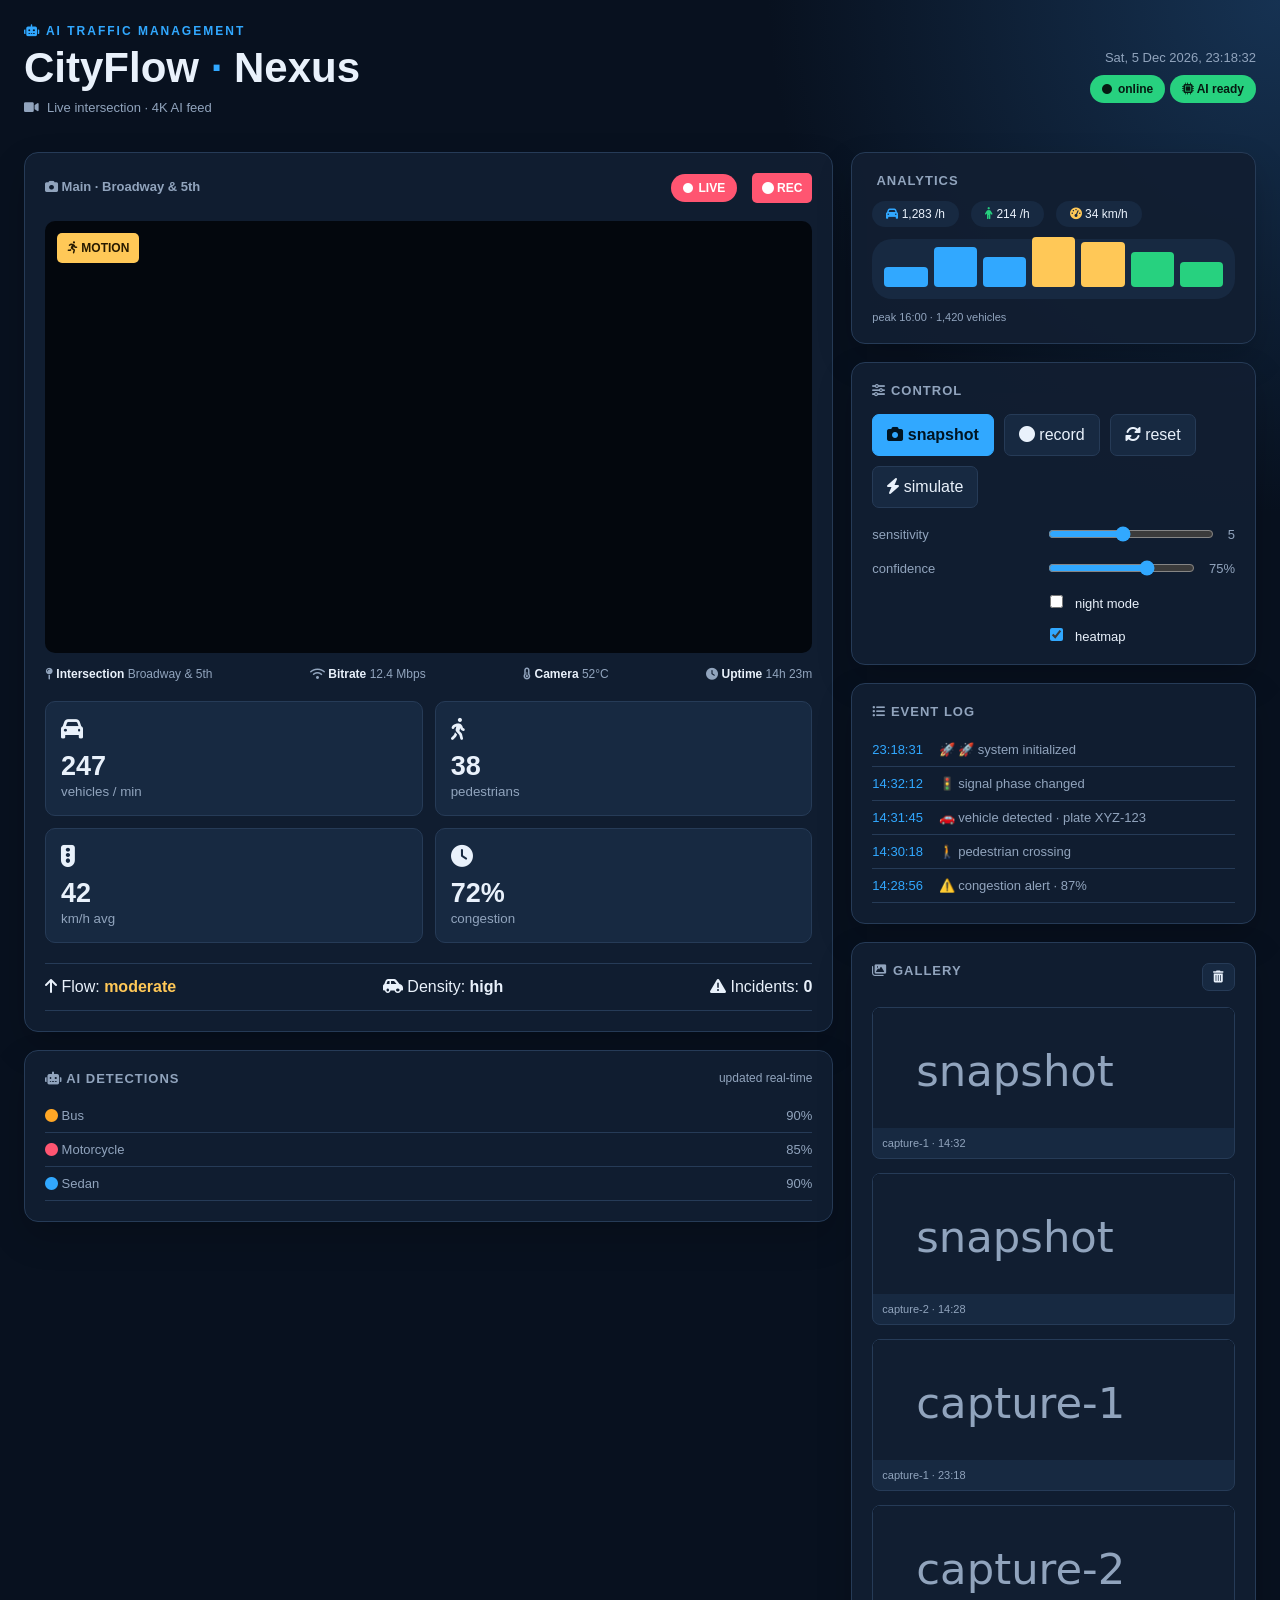
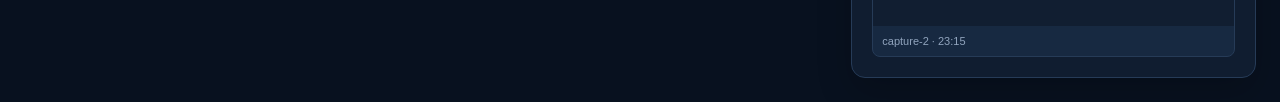
==== commit addebe58: "Update index.html" ====
--- a/index.html
+++ b/index.html
@@ -170,903 +170,4 @@
 </html>
 
 
-<!DOCTYPE html>
-<html lang="en">
-<head>
-  <meta charset="UTF-8" />
-  <meta name="viewport" content="width=device-width, initial-scale=1.0"/>
-  <title>AI Traffic · Smart City</title>
-  <!-- Font Awesome for icons -->
-  <link rel="stylesheet" href="https://cdnjs.cloudflare.com/ajax/libs/font-awesome/6.0.0-beta3/css/all.min.css" />
-  <style>
-    /* ── CSS Variables ── */
-    :root {
-      --bg-primary: #0b1a2e;
-      --bg-secondary: #122433;
-      --bg-card: rgba(255, 255, 255, 0.06);
-      --panel-light: rgba(255, 255, 255, 0.04);
-      --text-primary: #eef5ff;
-      --text-secondary: #b8d3f0;
-      --muted: #7ca2c9;
-      --blue: #3aa8ff;
-      --green: #2ecc71;
-      --yellow: #f1c40f;
-      --red: #e74c3c;
-      --border: rgba(255, 255, 255, 0.05);
-    }
 
-    * {
-      margin: 0;
-      padding: 0;
-      box-sizing: border-box;
-      font-family: 'Segoe UI', system-ui, -apple-system, sans-serif;
-    }
-
-    body {
-      background: var(--bg-primary);
-      min-height: 100vh;
-      padding: 20px;
-    }
-
-    .app {
-      max-width: 1400px;
-      margin: 0 auto;
-      color: var(--text-primary);
-    }
-
-    /* ── HEADER ── */
-    .header {
-      display: flex;
-      justify-content: space-between;
-      align-items: center;
-      flex-wrap: wrap;
-      gap: 16px;
-      padding: 20px 24px;
-      background: var(--bg-card);
-      backdrop-filter: blur(12px);
-      border-radius: 32px;
-      border: 1px solid var(--border);
-      margin-bottom: 24px;
-    }
-    .eyebrow {
-      font-size: 0.7rem;
-      text-transform: uppercase;
-      letter-spacing: 2px;
-      color: var(--muted);
-    }
-    .header h1 {
-      font-weight: 500;
-      font-size: 2rem;
-      color: var(--text-primary);
-    }
-    .subtitle {
-      color: var(--muted);
-      font-size: 0.9rem;
-    }
-    .header-right {
-      display: flex;
-      align-items: center;
-      gap: 16px;
-      flex-wrap: wrap;
-    }
-    .datetime {
-      color: var(--text-secondary);
-      font-size: 0.85rem;
-    }
-    .status {
-      padding: 6px 14px;
-      border-radius: 40px;
-      font-size: 0.75rem;
-      font-weight: 500;
-      background: rgba(46, 204, 113, 0.15);
-      color: var(--green);
-      border: 1px solid rgba(46, 204, 113, 0.2);
-    }
-    .ai-status {
-      padding: 6px 14px;
-      border-radius: 40px;
-      font-size: 0.75rem;
-      font-weight: 500;
-      background: rgba(58, 168, 255, 0.15);
-      color: var(--blue);
-      border: 1px solid rgba(58, 168, 255, 0.2);
-    }
-
-    /* ── DASHBOARD ── */
-    .dashboard {
-      display: grid;
-      grid-template-columns: 1fr 360px;
-      gap: 24px;
-    }
-    @media (max-width: 1024px) {
-      .dashboard {
-        grid-template-columns: 1fr;
-      }
-    }
-
-    /* ── CAMERA CARD ── */
-    .camera-card {
-      background: var(--bg-card);
-      backdrop-filter: blur(12px);
-      border-radius: 32px;
-      padding: 24px;
-      border: 1px solid var(--border);
-      margin-bottom: 18px;
-    }
-    .camera-card h2 {
-      font-weight: 400;
-      font-size: 1.1rem;
-      color: var(--text-secondary);
-    }
-    .live-dot {
-      color: var(--red);
-      font-size: 0.75rem;
-      font-weight: 600;
-      animation: blink 1s infinite;
-    }
-    .recording-badge {
-      background: rgba(231, 76, 60, 0.2);
-      color: var(--red);
-      padding: 4px 12px;
-      border-radius: 40px;
-      font-size: 0.7rem;
-      font-weight: 600;
-      border: 1px solid rgba(231, 76, 60, 0.3);
-    }
-    @keyframes blink {
-      0%, 100% { opacity: 1; }
-      50% { opacity: 0.3; }
-    }
-
-    .video-wrapper {
-      position: relative;
-      width: 100%;
-      aspect-ratio: 16 / 9;
-      background: #000;
-      border-radius: 20px;
-      overflow: hidden;
-      margin: 12px 0;
-      border: 1px solid var(--border);
-    }
-    .video-wrapper video {
-      width: 100%;
-      height: 100%;
-      object-fit: cover;
-      display: block;
-    }
-    .video-wrapper canvas {
-      position: absolute;
-      top: 0;
-      left: 0;
-      width: 100%;
-      height: 100%;
-      pointer-events: none;
-    }
-    .loading {
-      position: absolute;
-      top: 0;
-      left: 0;
-      width: 100%;
-      height: 100%;
-      display: flex;
-      align-items: center;
-      justify-content: center;
-      background: rgba(0, 0, 0, 0.7);
-      color: var(--muted);
-      font-size: 0.9rem;
-      backdrop-filter: blur(4px);
-    }
-    .motion-indicator {
-      position: absolute;
-      top: 16px;
-      left: 16px;
-      background: rgba(231, 76, 60, 0.85);
-      padding: 4px 14px;
-      border-radius: 40px;
-      font-size: 0.7rem;
-      font-weight: 600;
-      color: white;
-      display: none;
-      backdrop-filter: blur(4px);
-    }
-
-    .camera-info {
-      display: flex;
-      flex-wrap: wrap;
-      gap: 16px;
-      font-size: 0.8rem;
-      color: var(--muted);
-      padding: 8px 0 4px;
-    }
-    .camera-info strong {
-      color: var(--text-secondary);
-      font-weight: 500;
-    }
-
-    /* ── METRICS ── */
-    .metric-grid {
-      display: grid;
-      grid-template-columns: repeat(4, 1fr);
-      gap: 12px;
-      margin: 16px 0;
-    }
-    @media (max-width: 600px) {
-      .metric-grid {
-        grid-template-columns: repeat(2, 1fr);
-      }
-    }
-    .metric {
-      background: var(--panel-light);
-      border-radius: 20px;
-      padding: 14px 16px;
-      text-align: center;
-      border: 1px solid var(--border);
-    }
-    .metric .metric-icon {
-      display: inline-block;
-      font-size: 1.2rem;
-      color: var(--blue);
-      margin-bottom: 4px;
-    }
-    .metric strong {
-      display: block;
-      font-size: 1.8rem;
-      font-weight: 600;
-      color: var(--text-primary);
-    }
-    .metric small {
-      font-size: 0.7rem;
-      color: var(--muted);
-    }
-
-    .traffic-summary {
-      display: flex;
-      gap: 20px;
-      flex-wrap: wrap;
-      font-size: 0.85rem;
-      color: var(--muted);
-      padding: 8px 0;
-    }
-    .traffic-summary strong {
-      color: var(--text-secondary);
-      font-weight: 500;
-    }
-
-    /* ── PANELS ── */
-    .panel {
-      background: var(--bg-card);
-      backdrop-filter: blur(12px);
-      border-radius: 32px;
-      padding: 20px 24px;
-      border: 1px solid var(--border);
-      margin-bottom: 18px;
-    }
-    .panel h3 {
-      font-weight: 400;
-      font-size: 0.95rem;
-      color: var(--text-secondary);
-      margin-bottom: 14px;
-    }
-
-    /* ── DETECTION LIST ── */
-    .detection-list {
-      list-style: none;
-      display: flex;
-      flex-direction: column;
-      gap: 6px;
-    }
-    .detection-list li {
-      display: flex;
-      justify-content: space-between;
-      padding: 6px 12px;
-      background: var(--panel-light);
-      border-radius: 12px;
-      font-size: 0.85rem;
-      color: var(--text-secondary);
-      border: 1px solid var(--border);
-    }
-    .detection-list li span:last-child {
-      color: var(--text-primary);
-      font-weight: 500;
-    }
-
-    /* ── ANALYTICS ── */
-    .analytics-card {
-      background: var(--bg-card);
-      backdrop-filter: blur(12px);
-      border-radius: 32px;
-      padding: 20px 24px;
-      border: 1px solid var(--border);
-      margin-bottom: 18px;
-    }
-    .analytics-card h3 {
-      font-weight: 400;
-      font-size: 0.95rem;
-      color: var(--text-secondary);
-      margin-bottom: 14px;
-    }
-
-    /* ── CONTROLS ── */
-    .button-grid {
-      display: grid;
-      grid-template-columns: 1fr 1fr;
-      gap: 10px;
-      margin-bottom: 16px;
-    }
-    .button-grid button {
-      padding: 10px 16px;
-      border: none;
-      border-radius: 60px;
-      font-weight: 600;
-      font-size: 0.85rem;
-      cursor: pointer;
-      transition: 0.2s;
-      display: flex;
-      align-items: center;
-      justify-content: center;
-      gap: 8px;
-      background: var(--panel-light);
-      color: var(--text-secondary);
-      border: 1px solid var(--border);
-    }
-    .button-grid button:hover {
-      transform: translateY(-2px);
-      background: rgba(255, 255, 255, 0.1);
-    }
-    .button-grid .primary {
-      background: var(--blue);
-      color: white;
-      border: none;
-    }
-    .button-grid .primary:hover {
-      background: #2d9cdb;
-    }
-
-    .settings-grid {
-      display: grid;
-      grid-template-columns: 1fr 2fr;
-      gap: 6px 12px;
-      align-items: center;
-      font-size: 0.85rem;
-      color: var(--muted);
-    }
-    .settings-grid label {
-      color: var(--text-secondary);
-    }
-    .range-control {
-      display: flex;
-      align-items: center;
-      gap: 10px;
-    }
-    .range-control input[type="range"] {
-      flex: 1;
-      -webkit-appearance: none;
-      background: var(--panel-light);
-      height: 4px;
-      border-radius: 4px;
-      outline: none;
-    }
-    .range-control input[type="range"]::-webkit-slider-thumb {
-      -webkit-appearance: none;
-      width: 14px;
-      height: 14px;
-      border-radius: 50%;
-      background: var(--blue);
-      cursor: pointer;
-    }
-    .range-control span {
-      min-width: 32px;
-      text-align: center;
-      color: var(--text-secondary);
-      font-weight: 500;
-      font-size: 0.8rem;
-    }
-    .checkbox {
-      display: flex;
-      align-items: center;
-      gap: 8px;
-      cursor: pointer;
-    }
-    .checkbox input[type="checkbox"] {
-      accent-color: var(--blue);
-      width: 16px;
-      height: 16px;
-    }
-
-    /* ── EVENT LOG ── */
-    .event-log {
-      list-style: none;
-      display: flex;
-      flex-direction: column;
-      gap: 4px;
-      max-height: 120px;
-      overflow-y: auto;
-      font-size: 0.8rem;
-      color: var(--muted);
-    }
-    .event-log li {
-      padding: 4px 0;
-      border-bottom: 1px solid var(--border);
-      display: flex;
-      gap: 12px;
-    }
-    .event-log time {
-      color: var(--text-secondary);
-      font-weight: 500;
-      min-width: 70px;
-    }
-    .event-log::-webkit-scrollbar {
-      width: 4px;
-    }
-    .event-log::-webkit-scrollbar-track {
-      background: transparent;
-    }
-    .event-log::-webkit-scrollbar-thumb {
-      background: var(--border);
-      border-radius: 4px;
-    }
-
-    /* ── GALLERY ── */
-    .gallery-grid {
-      display: grid;
-      grid-template-columns: repeat(auto-fill, minmax(100px, 1fr));
-      gap: 10px;
-      margin-top: 8px;
-    }
-    .file-card {
-      background: var(--panel-light);
-      border-radius: 16px;
-      overflow: hidden;
-      border: 1px solid var(--border);
-      text-align: center;
-      padding: 6px;
-    }
-    .file-card img {
-      width: 100%;
-      aspect-ratio: 1;
-      object-fit: cover;
-      border-radius: 10px;
-      background: #0a1520;
-    }
-    .file-card p {
-      font-size: 0.65rem;
-      color: var(--muted);
-      padding: 4px 0 2px;
-    }
-    .small-button {
-      background: var(--panel-light);
-      border: 1px solid var(--border);
-      color: var(--muted);
-      padding: 4px 12px;
-      border-radius: 40px;
-      cursor: pointer;
-      font-size: 0.75rem;
-      transition: 0.2s;
-    }
-    .small-button:hover {
-      background: rgba(231, 76, 60, 0.2);
-      color: var(--red);
-    }
-
-    /* ── RESPONSIVE ── */
-    @media (max-width: 768px) {
-      .header {
-        flex-direction: column;
-        align-items: stretch;
-      }
-      .header-right {
-        justify-content: flex-start;
-      }
-      .dashboard {
-        grid-template-columns: 1fr;
-      }
-      .button-grid {
-        grid-template-columns: 1fr 1fr;
-      }
-      .settings-grid {
-        grid-template-columns: 1fr;
-      }
-    }
-  </style>
-</head>
-<body>
-<div class="app" id="app">
-  <!-- HEADER -->
-  <header class="header">
-    <div>
-      <p class="eyebrow"><i class="fas fa-robot"></i> AI TRAFFIC MANAGEMENT</p>
-      <h1>CityFlow <span style="color:var(--blue);">·</span> Nexus</h1>
-      <p class="subtitle"><i class="fas fa-video" style="margin-right:8px;"></i>Live intersection · 4K AI feed</p>
-    </div>
-    <div class="header-right">
-      <div class="datetime" id="liveDateTime">Loading …</div>
-      <span class="status online" id="globalStatus"><i class="fas fa-circle" style="font-size:10px;margin-right:6px;"></i>online</span>
-      <span class="ai-status ready" id="aiStatus"><i class="fas fa-microchip"></i> AI ready</span>
-    </div>
-  </header>
-
-  <!-- DASHBOARD GRID -->
-  <div class="dashboard">
-    <!-- LEFT COLUMN: CAMERA + METRICS -->
-    <section>
-      <div class="camera-card">
-        <div style="display:flex;justify-content:space-between;align-items:center;flex-wrap:wrap;gap:8px;">
-          <div>
-            <h2 id="cameraName"><i class="fas fa-camera"></i> Main · Broadway & 5th</h2>
-          </div>
-          <div>
-            <span class="live-dot"><i class="fas fa-circle" style="font-size:10px;margin-right:6px;"></i>LIVE</span>
-            <span class="recording-badge" id="recBadge" style="display:inline-block;position:static;margin-left:10px;animation:blink 1s infinite;"><i class="fas fa-circle"></i> REC</span>
-          </div>
-        </div>
-        
-        <!-- ── VIDEO PLAYER ── -->
-        <div class="video-wrapper" id="videoWrapper">
-          <video id="cctvFeed" controls playsinline>
-            <source src="https://www.image2url.com/r2/default/videos/1786680007670-d609895f-eb5f-4b3f-98e6-176a8727c086.mp4" type="video/mp4">
-            Your browser does not support the video tag.
-          </video>
-          <canvas id="overlayCanvas"></canvas>
-          <div class="loading" id="loadingOverlay"><i class="fas fa-spinner fa-pulse fa-2x"></i> <span style="margin-left:12px;">loading stream …</span></div>
-          <div class="motion-indicator" id="motionIndicator"><i class="fas fa-running"></i> MOTION</div>
-        </div>
-
-        <!-- camera info row -->
-        <div class="camera-info">
-          <span><i class="fas fa-map-pin"></i> <strong>Intersection</strong> Broadway & 5th</span>
-          <span><i class="fas fa-wifi"></i> <strong>Bitrate</strong> 12.4 Mbps</span>
-          <span><i class="fas fa-thermometer-half"></i> <strong>Camera</strong> 52°C</span>
-          <span><i class="fas fa-clock"></i> <strong>Uptime</strong> 14h 23m</span>
-        </div>
-
-        <!-- METRICS GRID -->
-        <div class="metric-grid">
-          <div class="metric"><span class="metric-icon"><i class="fas fa-car"></i></span><strong id="vehicleCount">247</strong><small>vehicles / min</small></div>
-          <div class="metric"><span class="metric-icon"><i class="fas fa-person-walking"></i></span><strong id="pedestrianCount">38</strong><small>pedestrians</small></div>
-          <div class="metric"><span class="metric-icon"><i class="fas fa-traffic-light"></i></span><strong id="avgSpeed">42</strong><small>km/h avg</small></div>
-          <div class="metric"><span class="metric-icon"><i class="fas fa-clock"></i></span><strong id="congestionLevel">72%</strong><small>congestion</small></div>
-        </div>
-
-        <!-- traffic summary -->
-        <div class="traffic-summary">
-          <span><i class="fas fa-arrow-up"></i> Flow: <strong class="medium" id="flowLabel">moderate</strong></span>
-          <span><i class="fas fa-car-side"></i> Density: <strong id="densityLabel">high</strong></span>
-          <span><i class="fas fa-exclamation-triangle"></i> Incidents: <strong id="incidentCount">0</strong></span>
-        </div>
-      </div>
-
-      <!-- detection list -->
-      <div class="panel" style="margin-top:18px;">
-        <div style="display:flex;justify-content:space-between;">
-          <h3><i class="fas fa-robot"></i> AI DETECTIONS</h3>
-          <span style="color:var(--muted);font-size:12px;">updated real-time</span>
-        </div>
-        <ul id="scanResults" class="detection-list">
-          <li><span><i class="fas fa-car" style="color:var(--blue);"></i> Sedan · silver</span><span>95%</span></li>
-          <li><span><i class="fas fa-truck" style="color:var(--yellow);"></i> Delivery van</span><span>87%</span></li>
-          <li><span><i class="fas fa-person-walking" style="color:var(--green);"></i> Pedestrian</span><span>99%</span></li>
-          <li><span><i class="fas fa-motorcycle" style="color:var(--red);"></i> Motorcycle</span><span>78%</span></li>
-        </ul>
-        <div class="empty" id="emptyDetection" style="display:none;">no objects detected</div>
-      </div>
-    </section>
-
-    <!-- RIGHT COLUMN: ANALYTICS + CONTROLS + GALLERY -->
-    <aside>
-      <div class="analytics-card">
-        <h3><i class="fas fa-chart-simple"></i> ANALYTICS</h3>
-        <div style="display:flex;gap:12px;flex-wrap:wrap;margin:12px 0;">
-          <span style="background:var(--panel-light);padding:6px 14px;border-radius:30px;font-size:12px;"><i class="fas fa-car" style="color:var(--blue);"></i> 1,283 /h</span>
-          <span style="background:var(--panel-light);padding:6px 14px;border-radius:30px;font-size:12px;"><i class="fas fa-person" style="color:var(--green);"></i> 214 /h</span>
-          <span style="background:var(--panel-light);padding:6px 14px;border-radius:30px;font-size:12px;"><i class="fas fa-tachometer-alt" style="color:var(--yellow);"></i> 34 km/h</span>
-        </div>
-        <!-- dummy mini chart representation (graphic) -->
-        <div style="background:var(--panel-light);border-radius:20px;padding:12px;margin:12px 0;display:flex;align-items:flex-end;height:60px;gap:6px;">
-          <div style="flex:1;height:20px;background:var(--blue);border-radius:4px;"></div>
-          <div style="flex:1;height:40px;background:var(--blue);border-radius:4px;"></div>
-          <div style="flex:1;height:30px;background:var(--blue);border-radius:4px;"></div>
-          <div style="flex:1;height:50px;background:var(--yellow);border-radius:4px;"></div>
-          <div style="flex:1;height:45px;background:var(--yellow);border-radius:4px;"></div>
-          <div style="flex:1;height:35px;background:var(--green);border-radius:4px;"></div>
-          <div style="flex:1;height:25px;background:var(--green);border-radius:4px;"></div>
-        </div>
-        <div style="color:var(--muted);font-size:11px;">peak 16:00 · 1,420 vehicles</div>
-      </div>
-
-      <!-- control panel -->
-      <div class="panel">
-        <h3><i class="fas fa-sliders-h"></i> CONTROL</h3>
-        <div class="button-grid">
-          <button class="primary" id="snapshotBtn"><i class="fas fa-camera"></i> snapshot</button>
-          <button id="toggleRecBtn"><i class="fas fa-circle"></i> record</button>
-          <button id="resetBtn"><i class="fas fa-sync-alt"></i> reset</button>
-          <button id="simulateBtn"><i class="fas fa-bolt"></i> simulate</button>
-        </div>
-        <div class="settings-grid">
-          <label for="sensitivity">sensitivity</label>
-          <div class="range-control">
-            <input type="range" id="sensitivity" min="1" max="10" value="5">
-            <span id="sensVal">5</span>
-          </div>
-          <label for="detectionThreshold">confidence</label>
-          <div class="range-control">
-            <input type="range" id="detectionThreshold" min="30" max="95" value="75">
-            <span id="thrVal">75%</span>
-          </div>
-          <label class="checkbox"><input type="checkbox" id="nightMode"> night mode</label>
-          <label class="checkbox"><input type="checkbox" id="heatmapToggle" checked> heatmap</label>
-        </div>
-      </div>
-
-      <!-- EVENT LOG -->
-      <div class="panel">
-        <h3><i class="fas fa-list-ul"></i> EVENT LOG</h3>
-        <ul class="event-log" id="eventLog">
-          <li><time>14:32:12</time> 🚦 signal phase changed</li>
-          <li><time>14:31:45</time> 🚗 vehicle detected · plate XYZ-123</li>
-          <li><time>14:30:18</time> 🚶 pedestrian crossing</li>
-          <li><time>14:28:56</time> ⚠️ congestion alert · 87%</li>
-        </ul>
-      </div>
-
-      <!-- GALLERY -->
-      <div class="panel" style="margin-top:18px;">
-        <div style="display:flex;justify-content:space-between;">
-          <h3><i class="fas fa-images"></i> GALLERY</h3>
-          <button class="small-button" id="clearGalleryBtn"><i class="fas fa-trash-alt"></i></button>
-        </div>
-        <div class="gallery-grid" id="galleryGrid">
-          <!-- dynamically filled -->
-          <div class="file-card"><img src="data:image/svg+xml,%3Csvg xmlns='http://www.w3.org/2000/svg' width='100' height='100'%3E%3Crect fill='%23111e31' width='100' height='100'/%3E%3Ctext x='12' y='55' fill='%2391a4bd' font-size='12' font-family='sans'%3Esnapshot%3C/text%3E%3C/svg%3E" alt="placeholder"><p>capture-1 · 14:32</p></div>
-          <div class="file-card"><img src="data:image/svg+xml,%3Csvg xmlns='http://www.w3.org/2000/svg' width='100' height='100'%3E%3Crect fill='%23111e31' width='100' height='100'/%3E%3Ctext x='12' y='55' fill='%2391a4bd' font-size='12' font-family='sans'%3Esnapshot%3C/text%3E%3C/svg%3E" alt="placeholder"><p>capture-2 · 14:28</p></div>
-        </div>
-      </div>
-    </aside>
-  </div>
-</div>
-
-<!-- JavaScript -->
-<script>
-  (function() {
-    'use strict';
-
-    // ─── DOM REFS ───
-    const video = document.getElementById('cctvFeed');
-    const loadingOverlay = document.getElementById('loadingOverlay');
-    const motionIndicator = document.getElementById('motionIndicator');
-    const liveDateTime = document.getElementById('liveDateTime');
-    const snapshotBtn = document.getElementById('snapshotBtn');
-    const toggleRecBtn = document.getElementById('toggleRecBtn');
-    const resetBtn = document.getElementById('resetBtn');
-    const simulateBtn = document.getElementById('simulateBtn');
-    const sensitivity = document.getElementById('sensitivity');
-    const sensVal = document.getElementById('sensVal');
-    const detectionThreshold = document.getElementById('detectionThreshold');
-    const thrVal = document.getElementById('thrVal');
-    const nightMode = document.getElementById('nightMode');
-    const heatmapToggle = document.getElementById('heatmapToggle');
-    const recBadge = document.getElementById('recBadge');
-    const clearGalleryBtn = document.getElementById('clearGalleryBtn');
-    const galleryGrid = document.getElementById('galleryGrid');
-    const eventLog = document.getElementById('eventLog');
-    const scanResults = document.getElementById('scanResults');
-
-    // ─── VIDEO PLAYER LOGIC ───
-    let isRecording = false;
-    let snapshotCount = 0;
-
-    // Hide loading when video can play
-    video.addEventListener('canplay', function() {
-      loadingOverlay.style.display = 'none';
-    });
-
-    video.addEventListener('error', function() {
-      loadingOverlay.innerHTML = '<i class="fas fa-exclamation-triangle" style="font-size:2rem;color:var(--red);"></i><span style="margin-left:12px;">Video unavailable</span>';
-    });
-
-    // ─── LIVE DATE/TIME ───
-    function updateDateTime() {
-      const now = new Date();
-      liveDateTime.textContent = now.toLocaleDateString('en-US', { 
-        weekday: 'short', 
-        month: 'short', 
-        day: 'numeric' 
-      }) + ' · ' + now.toLocaleTimeString('en-US', { 
-        hour12: false, 
-        hour: '2-digit', 
-        minute: '2-digit', 
-        second: '2-digit' 
-      });
-    }
-    updateDateTime();
-    setInterval(updateDateTime, 1000);
-
-    // ─── SNAPSHOT ───
-    snapshotBtn.addEventListener('click', function() {
-      if (!video.videoWidth) {
-        alert('Video not loaded yet.');
-        return;
-      }
-      const canvas = document.createElement('canvas');
-      canvas.width = video.videoWidth;
-      canvas.height = video.videoHeight;
-      const ctx = canvas.getContext('2d');
-      ctx.drawImage(video, 0, 0, canvas.width, canvas.height);
-      
-      snapshotCount++;
-      const timestamp = new Date().toLocaleTimeString('en-US', { hour12: false, hour: '2-digit', minute: '2-digit' });
-      
-      const card = document.createElement('div');
-      card.className = 'file-card';
-      card.innerHTML = `<img src="${canvas.toDataURL('image/png')}" alt="snapshot"><p>capture-${snapshotCount} · ${timestamp}</p>`;
-      galleryGrid.appendChild(card);
-
-      // Add to event log
-      const li = document.createElement('li');
-      li.innerHTML = `<time>${timestamp}</time> 📸 snapshot taken`;
-      eventLog.prepend(li);
-      if (eventLog.children.length > 20) {
-        eventLog.removeChild(eventLog.lastChild);
-      }
-    });
-
-    // ─── RECORD TOGGLE ───
-    toggleRecBtn.addEventListener('click', function() {
-      isRecording = !isRecording;
-      if (isRecording) {
-        recBadge.style.display = 'inline-block';
-        toggleRecBtn.innerHTML = '<i class="fas fa-stop"></i> stop';
-        toggleRecBtn.style.background = 'rgba(231,76,60,0.3)';
-        toggleRecBtn.style.borderColor = 'var(--red)';
-        // Add to event log
-        const li = document.createElement('li');
-        li.innerHTML = `<time>${new Date().toLocaleTimeString('en-US', { hour12: false, hour: '2-digit', minute: '2-digit' })}</time> 🔴 recording started`;
-        eventLog.prepend(li);
-      } else {
-        recBadge.style.display = 'none';
-        toggleRecBtn.innerHTML = '<i class="fas fa-circle"></i> record';
-        toggleRecBtn.style.background = '';
-        toggleRecBtn.style.borderColor = '';
-        const li = document.createElement('li');
-        li.innerHTML = `<time>${new Date().toLocaleTimeString('en-US', { hour12: false, hour: '2-digit', minute: '2-digit' })}</time> ⏹️ recording stopped`;
-        eventLog.prepend(li);
-      }
-    });
-
-    // ─── RESET ───
-    resetBtn.addEventListener('click', function() {
-      if (confirm('Reset all data?')) {
-        galleryGrid.innerHTML = '';
-        snapshotCount = 0;
-        // Reset detection list to default
-        scanResults.innerHTML = `
-          <li><span><i class="fas fa-car" style="color:var(--blue);"></i> Sedan · silver</span><span>95%</span></li>
-          <li><span><i class="fas fa-truck" style="color:var(--yellow);"></i> Delivery van</span><span>87%</span></li>
-          <li><span><i class="fas fa-person-walking" style="color:var(--green);"></i> Pedestrian</span><span>99%</span></li>
-          <li><span><i class="fas fa-motorcycle" style="color:var(--red);"></i> Motorcycle</span><span>78%</span></li>
-        `;
-        const li = document.createElement('li');
-        li.innerHTML = `<time>${new Date().toLocaleTimeString('en-US', { hour12: false, hour: '2-digit', minute: '2-digit' })}</time> 🔄 system reset`;
-        eventLog.prepend(li);
-      }
-    });
-
-    // ─── SIMULATE ───
-    simulateBtn.addEventListener('click', function() {
-      const vehicles = ['Sedan', 'SUV', 'Truck', 'Motorcycle', 'Bus', 'Bicycle'];
-      const colors = ['silver', 'white', 'black', 'red', 'blue', 'green'];
-      const randomVehicle = vehicles[Math.floor(Math.random() * vehicles.length)];
-      const randomColor = colors[Math.floor(Math.random() * colors.length)];
-      const confidence = Math.floor(Math.random() * 30) + 65;
-      
-      // Add to detection list
-      const li = document.createElement('li');
-      const iconMap = {
-        'Sedan': 'car',
-        'SUV': 'car',
-        'Truck': 'truck',
-        'Motorcycle': 'motorcycle',
-        'Bus': 'bus',
-        'Bicycle': 'bicycle'
-      };
-      li.innerHTML = `<span><i class="fas fa-${iconMap[randomVehicle] || 'car'}" style="color:var(--blue);"></i> ${randomVehicle} · ${randomColor}</span><span>${confidence}%</span>`;
-      scanResults.prepend(li);
-      if (scanResults.children.length > 8) {
-        scanResults.removeChild(scanResults.lastChild);
-      }
-
-      // Update metrics
-      const vehicleCount = document.getElementById('vehicleCount');
-      const currentCount = parseInt(vehicleCount.textContent) || 247;
-      vehicleCount.textContent = currentCount + Math.floor(Math.random() * 10) - 3;
-
-      const congestion = document.getElementById('congestionLevel');
-      const currentCong = parseInt(congestion.textContent) || 72;
-      congestion.textContent = Math.min(95, Math.max(30, currentCong + Math.floor(Math.random() * 8) - 4)) + '%';
-
-      // Add to event log
-      const timestamp = new Date().toLocaleTimeString('en-US', { hour12: false, hour: '2-digit', minute: '2-digit' });
-      const li2 = document.createElement('li');
-      li2.innerHTML = `<time>${timestamp}</time> 🚗 ${randomVehicle} detected · ${randomColor}`;
-      eventLog.prepend(li2);
-      if (eventLog.children.length > 20) {
-        eventLog.removeChild(eventLog.lastChild);
-      }
-    });
-
-    // ─── RANGE SLIDERS ───
-    sensitivity.addEventListener('input', function() {
-      sensVal.textContent = this.value;
-    });
-    detectionThreshold.addEventListener('input', function() {
-      thrVal.textContent = this.value + '%';
-    });
-
-    // ─── NIGHT MODE ───
-    nightMode.addEventListener('change', function() {
-      const wrapper = document.getElementById('videoWrapper');
-      if (this.checked) {
-        wrapper.style.filter = 'brightness(0.5) contrast(1.3) saturate(0.5)';
-      } else {
-        wrapper.style.filter = 'none';
-      }
-    });
-
-    // ─── CLEAR GALLERY ───
-    clearGalleryBtn.addEventListener('click', function() {
-      if (confirm('Clear all gallery images?')) {
-        galleryGrid.innerHTML = '';
-        snapshotCount = 0;
-      }
-    });
-
-    // ─── HEATMAP TOGGLE ───
-    heatmapToggle.addEventListener('change', function() {
-      const canvas = document.getElementById('overlayCanvas');
-      if (this.checked) {
-        canvas.style.display = 'block';
-        // Draw a simple heatmap overlay
-        const ctx = canvas.getContext('2d');
-        canvas.width = canvas.parentElement.clientWidth;
-        canvas.height = canvas.parentElement.clientHeight;
-        const gradient = ctx.createRadialGradient(
-          canvas.width * 0.3, canvas.height * 0.4, 10,
-          canvas.width * 0.3, canvas.height * 0.4, canvas.width * 0.4
-        );
-        gradient.addColorStop(0, 'rgba(255, 0, 0, 0.15)');
-        gradient.addColorStop(0.5, 'rgba(255, 200, 0, 0.08)');
-        gradient.addColorStop(1, 'rgba(0, 0, 0, 0)');
-        ctx.fillStyle = gradient;
-        ctx.fillRect(0, 0, canvas.width, canvas.height);
-      } else {
-        canvas.style.display = 'none';
-      }
-    });
-
-    // ─── INIT ───
-    // Trigger initial heatmap render
-    setTimeout(() => {
-      if (heatmapToggle.checked) {
-        const canvas = document.getElementById('overlayCanvas');
-        const ctx = canvas.getContext('2d');
-        const rect = canvas.parentElement.getBoundingClientRect();
-        canvas.width = rect.width || 800;
-        canvas.height = rect.height || 450;
-        const gradient = ctx.createRadialGradient(
-          canvas.width * 0.3, canvas.height * 0.4, 10,
-          canvas.width * 0.3, canvas.height * 0.4, canvas.width * 0.4
-        );
-        gradient.addColorStop(0, 'rgba(255, 0, 0, 0.15)');
-        gradient.addColorStop(0.5, 'rgba(255, 200, 0, 0.08)');
-        gradient.addColorStop(1, 'rgba(0, 0, 0, 0)');
-        ctx.fillStyle = gradient;
-        ctx.fillRect(0, 0, canvas.width, canvas.height);
-      }
-    }, 500);
-
-    console.log('CityFlow · Nexus AI Traffic Management System loaded.');
-  })();
-</script>
-</body>
-</html>
-
